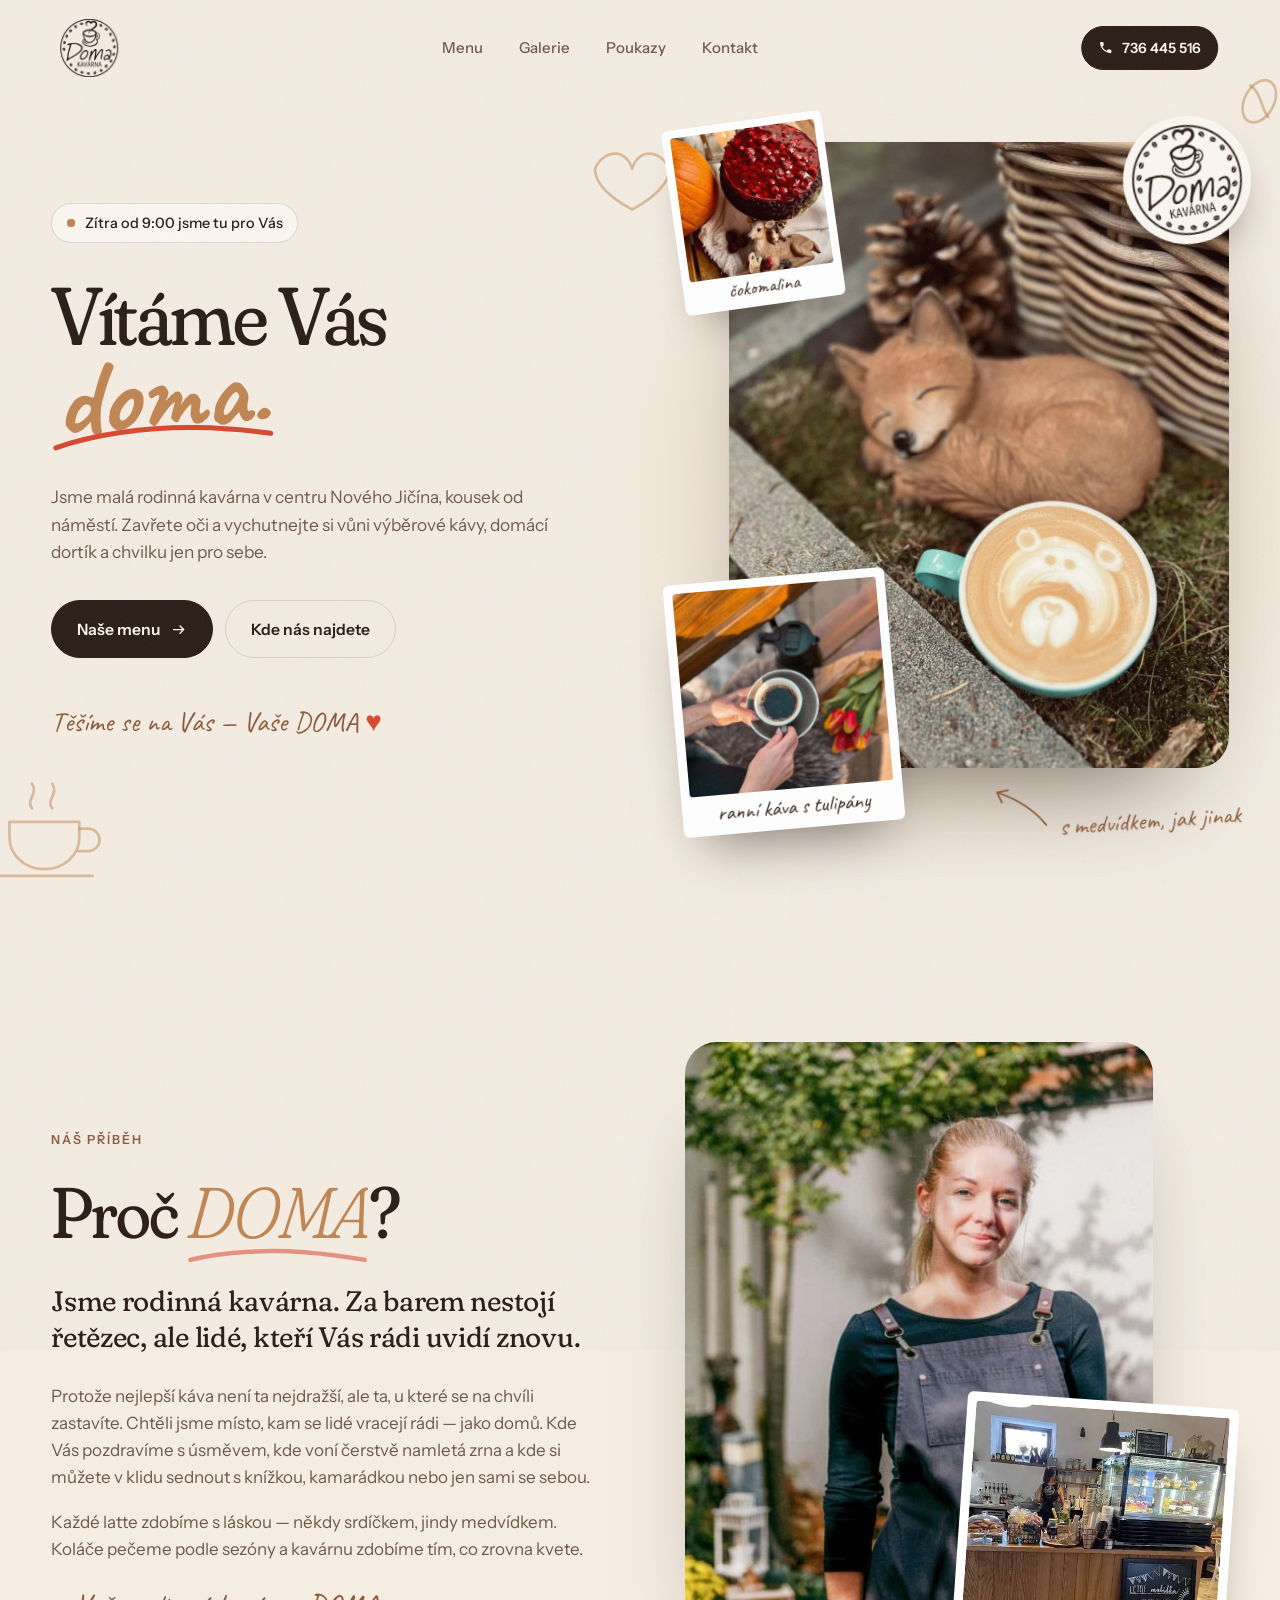
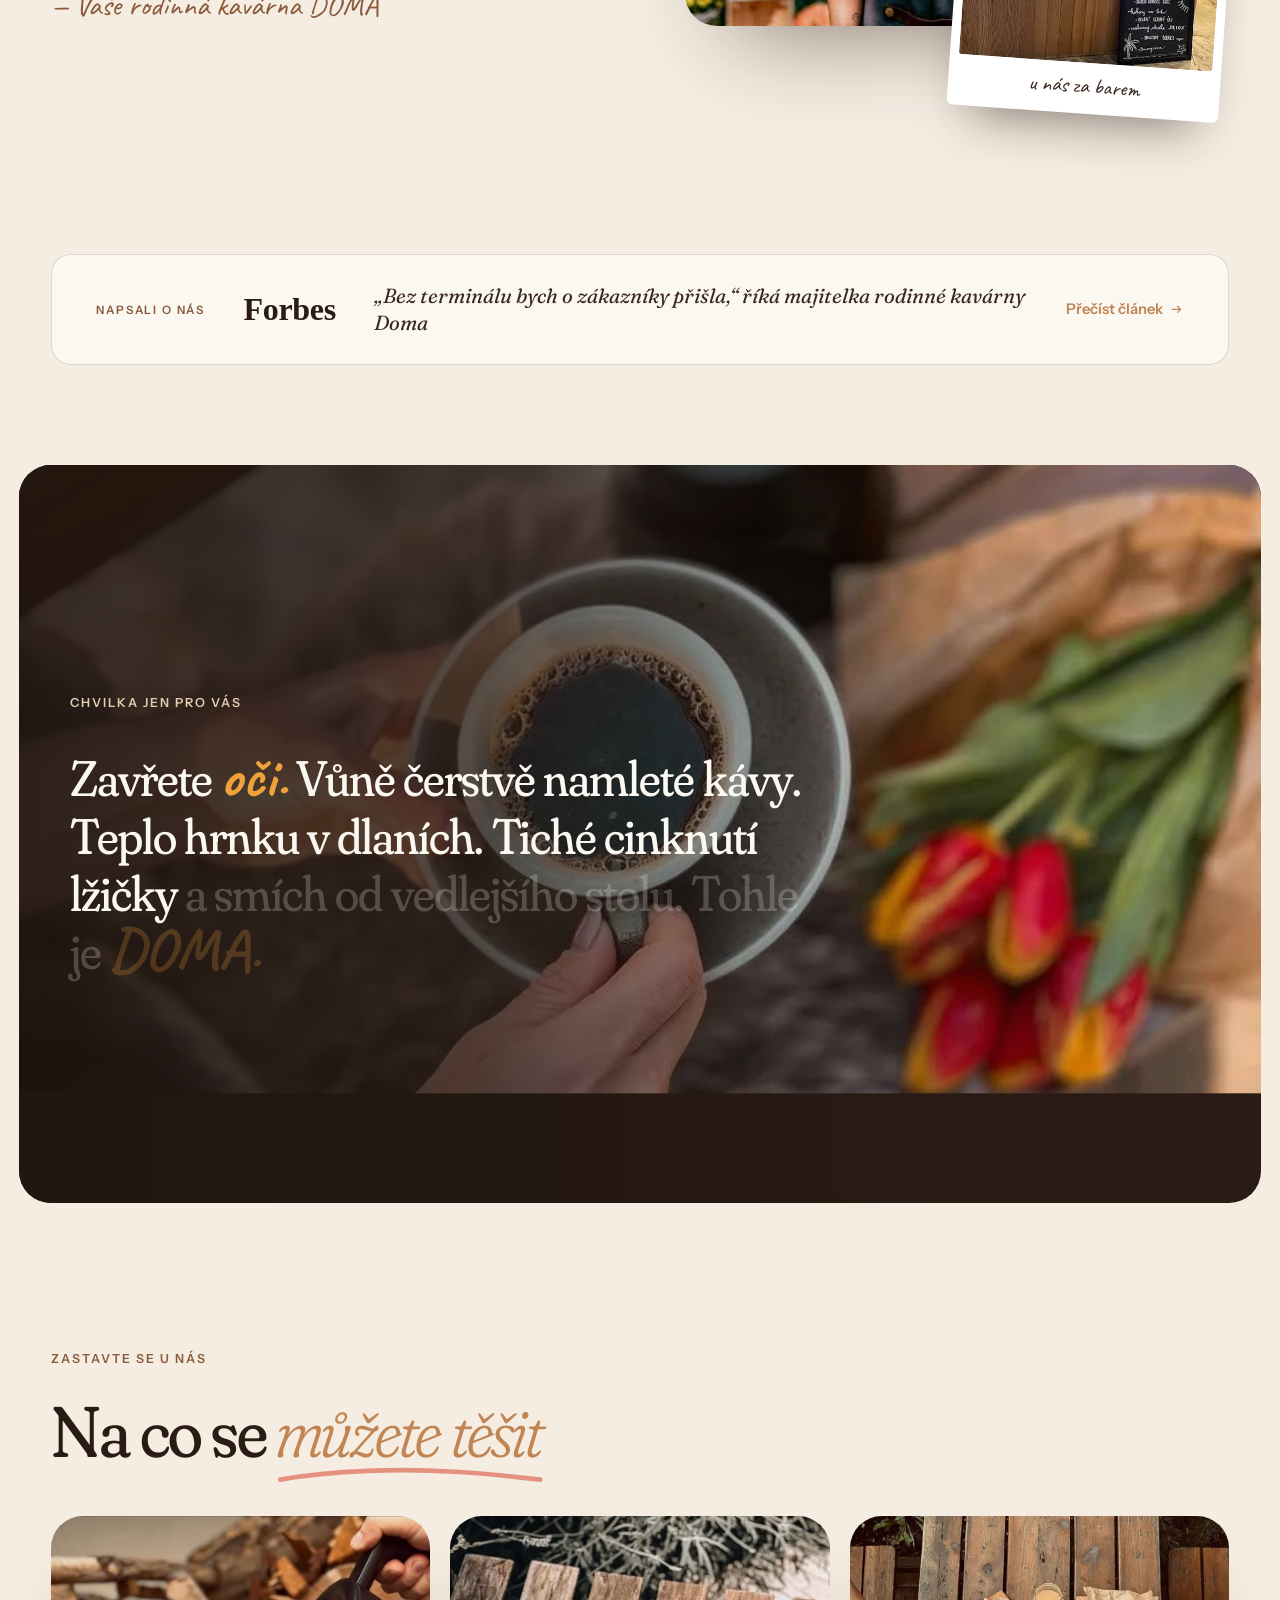
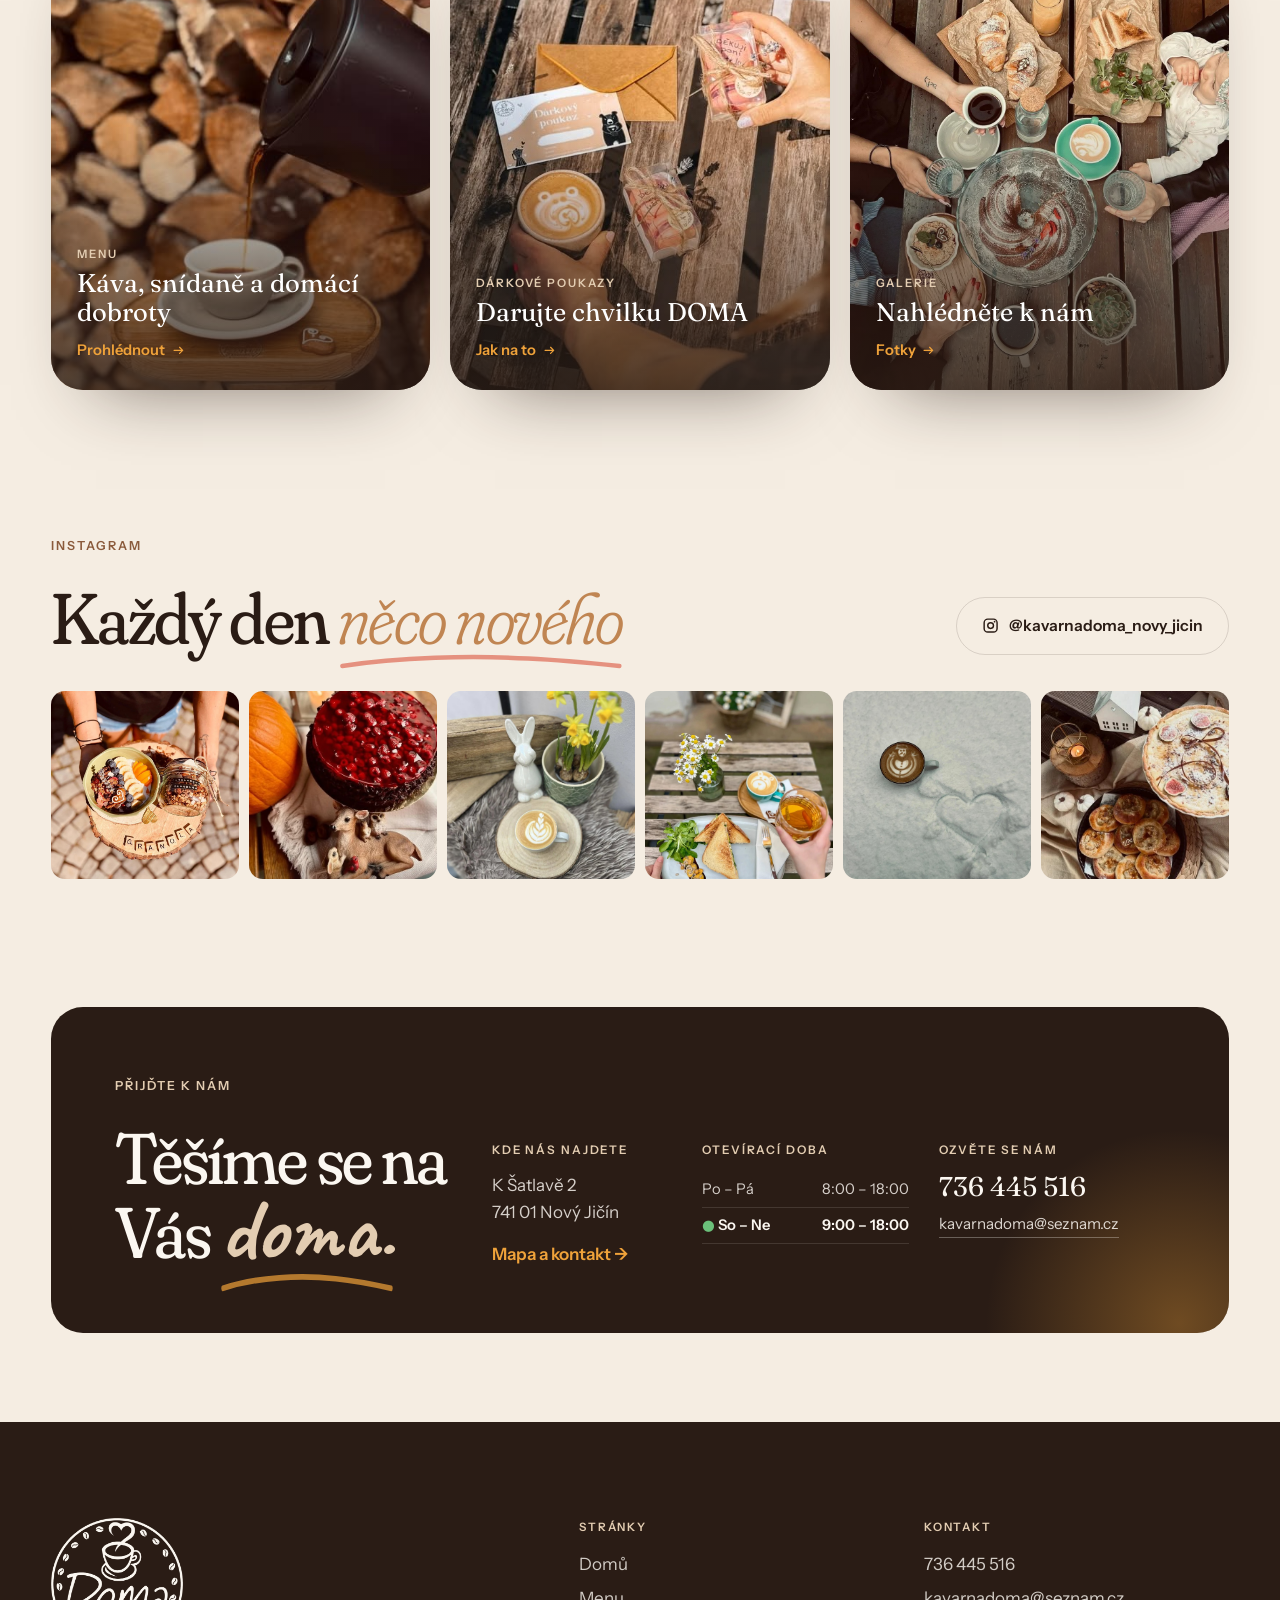
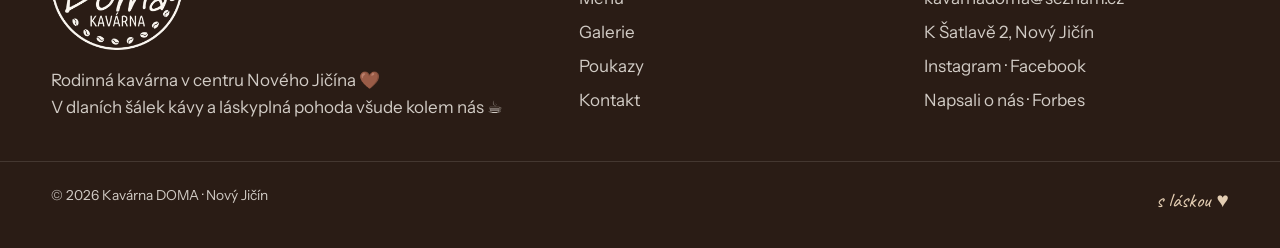
==== index.html @ aceb42da "Revize: výraznější sekce Zavřete oči, ručně psané doma v kontaktu, náhled odkazu a strukturovaná dat" ====
<!doctype html>
<html lang="cs">
<head>
  <meta charset="utf-8">
  <meta name="viewport" content="width=device-width, initial-scale=1">
  <title>Kavárna DOMA · Nový Jičín</title>
  <meta name="description" content="Kavárna DOMA – výběrová káva v centru Nového Jičína. Zavřete oči a vychutnejte si vůni výběrové kávy.">
  <meta name="theme-color" content="#F5EDE2">
  <meta property="og:type" content="website">
  <meta property="og:locale" content="cs_CZ">
  <meta property="og:site_name" content="Kavárna DOMA">
  <meta property="og:title" content="Kavárna DOMA · Nový Jičín">
  <meta property="og:description" content="Kavárna DOMA – výběrová káva v centru Nového Jičína. Zavřete oči a vychutnejte si vůni výběrové kávy.">
  <meta property="og:image" content="https://michalek333s.github.io/Kavarna-DOMA/assets/img/og.jpg">
  <meta property="og:image:width" content="1200">
  <meta property="og:image:height" content="630">
  <meta name="twitter:card" content="summary_large_image">
  <link rel="icon" type="image/png" href="assets/img/logo-fav.png">
  <link rel="apple-touch-icon" href="assets/img/logo-fav.png">
  <link rel="preconnect" href="https://fonts.googleapis.com">
  <link rel="preconnect" href="https://fonts.gstatic.com" crossorigin>
  <link href="https://fonts.googleapis.com/css2?family=Fraunces:ital,opsz,wght,SOFT@0,9..144,300..700,100;1,9..144,300..700,100&family=Instrument+Sans:wght@400;500;600&family=Caveat:wght@500;700&display=swap" rel="stylesheet">
  <link rel="stylesheet" href="assets/styles.css">
</head>
<body>
<div class="grain" aria-hidden="true"></div>

<header class="nav" id="nav">
  <a href="index.html" class="brand" aria-label="Kavárna DOMA – domů">
    <img class="brand__logo" src="assets/img/logo.png" alt="Kavárna Doma" width="480" height="480">
  </a>
  <nav class="nav__links" aria-label="Hlavní menu">
    <a href="menu.html">Menu</a>
    <a href="galerie.html">Galerie</a>
    <a href="poukazy.html">Poukazy</a>
    <a href="kontakt.html">Kontakt</a>
  </nav>
  <a class="btn btn--small btn--dark nav__cta" href="tel:+420736445516"><svg viewBox="0 0 24 24" aria-hidden="true"><path d="M6.6 10.8a15.1 15.1 0 0 0 6.6 6.6l2.2-2.2a1 1 0 0 1 1-.25 11.4 11.4 0 0 0 3.6.57 1 1 0 0 1 1 1V20a1 1 0 0 1-1 1A17 17 0 0 1 3 4a1 1 0 0 1 1-1h3.5a1 1 0 0 1 1 1c0 1.25.2 2.45.57 3.57a1 1 0 0 1-.25 1z" fill="currentColor"/></svg> 736 445 516</a>
  <button class="nav__burger" aria-label="Otevřít menu" aria-expanded="false"><span></span><span></span></button>
</header>

<div class="drawer" id="drawer" aria-hidden="true">
  <a href="index.html" aria-current="page">Domů</a>
  <a href="menu.html">Menu</a>
  <a href="galerie.html">Galerie</a>
  <a href="poukazy.html">Poukazy</a>
  <a href="kontakt.html">Kontakt</a>
  <a class="btn btn--dark" href="tel:+420736445516">Zavolat · 736 445 516</a>
  <div class="drawer__info">
    <p><b>K Šatlavě 2</b>, Nový Jičín</p>
    <p>Po – Pá 8–18 · So – Ne 9–18</p>
    <p><a href="mailto:kavarnadoma@seznam.cz">kavarnadoma@seznam.cz</a> · <a href="https://www.instagram.com/kavarnadoma_novy_jicin/" target="_blank" rel="noopener">Instagram</a></p>
  </div>
</div>

<main>

<section class="hero">
  <svg class="hero__doodles" viewBox="0 0 1200 800" aria-hidden="true" preserveAspectRatio="xMidYMid slice">
    <g class="doodle" style="--d:1.4s"><path d="M560 150c8-18 28-18 33 0 5-18 25-18 33 0 0 20-33 36-33 36s-33-16-33-36z"/></g>
    <g class="doodle" style="--d:1.6s"><ellipse cx="1150" cy="90" rx="13" ry="20" transform="rotate(28 1150 90)"/><path d="M1142 76c10 6 10 22 16 28"/></g>
    <g class="doodle" style="--d:1.8s"><path d="M40 730h62v14a31 28 0 0 1-62 0z"/><path d="M102 736h8a10 10 0 0 1 0 20h-9"/><path d="M28 778h86"/><path d="M60 718c-6-8 6-12 0-22m18 22c-6-8 6-12 0-22"/></g>
  </svg>

  <div class="hero__text">
    <p class="open-badge hero-in" style="--d:.05s"><span class="pulse"></span><span data-open-state>Dnes pro Vás otevřeno</span></p>
    <h1 class="hero__title hero-in" style="--d:.12s">Vítáme Vás <span class="hero__doma">doma.<svg viewBox="0 0 300 40" preserveAspectRatio="none" aria-hidden="true"><path d="M6 26c50-14 120-20 186-16 34 2 66 6 100 12"/></svg></span></h1>
    <p class="hero__lead hero-in" style="--d:.2s">Jsme malá rodinná kavárna v&nbsp;centru Nového Jičína, kousek od náměstí. Zavřete oči a&nbsp;vychutnejte si vůni výběrové kávy, domácí dortík a&nbsp;chvilku jen pro sebe.</p>
    <div class="hero__actions hero-in" style="--d:.28s">
      <a href="menu.html" class="btn btn--dark">Naše menu <svg viewBox="0 0 24 24" aria-hidden="true"><path d="M5 12h14m-5-5 5 5-5 5" fill="none" stroke="currentColor" stroke-width="2" stroke-linecap="round" stroke-linejoin="round"/></svg></a>
      <a href="kontakt.html" class="btn btn--ghost">Kde nás najdete</a>
    </div>
    <p class="hero__sign hero-in" style="--d:.36s">Těšíme se na Vás&nbsp;— Vaše DOMA&nbsp;<span class="beat">♥</span></p>
  </div>

  <div class="hero__photos" id="heroPhotos">
    <figure class="hero__back hero-photo" style="--d:.5s" data-depth="18">
      <img src="assets/img/dort-cokomalina.jpg" alt="Čokomalina – čokoládový dort s malinami" width="504" height="553">
      <figcaption>čokomalina</figcaption>
    </figure>
    <figure class="hero__main hero-photo" data-depth="8">
      <img src="assets/img/liska.jpg" alt="Latte s medvídkem v pěně vedle spící lištičky u proutěného koše" width="1050" height="1400" fetchpriority="high">
      <span class="hearts" id="hearts" aria-hidden="true"></span>
    </figure>
    <figure class="hero__pol hero-photo" style="--d:.35s" data-depth="-14">
      <img src="assets/img/kava-tulipany.jpg" alt="Černá káva v dlaních a kytice tulipánů" width="909" height="960">
      <figcaption>ranní káva s&nbsp;tulipány</figcaption>
    </figure>
    <span class="hero__stamp hero-photo" style="--d:.55s" data-depth="22" aria-hidden="true"><img src="assets/img/logo.png" alt="" width="480" height="480"></span>
    <p class="hero__note hero-in" style="--d:1.1s" aria-hidden="true">
      <svg viewBox="0 0 90 70"><path class="draw" d="M80 64C66 44 46 26 12 12m0 0 16-2M12 12l6 15"/></svg>
      <span>s&nbsp;medvídkem, jak jinak</span>
    </p>
  </div>
</section>

<section class="story" id="pribeh">
  <div class="story__text">
    <p class="eyebrow reveal">Náš příběh</p>
    <h2 class="h2 reveal">Proč <em>DOMA</em>?</h2>
    <p class="big reveal">Jsme rodinná kavárna. Za barem nestojí řetězec, ale lidé, kteří Vás rádi uvidí znovu.</p>
    <p class="reveal">Protože nejlepší káva není ta nejdražší, ale ta, u&nbsp;které se na chvíli zastavíte. Chtěli jsme místo, kam se lidé vracejí rádi&nbsp;— jako domů. Kde Vás pozdravíme s&nbsp;úsměvem, kde voní čerstvě namletá zrna a&nbsp;kde si můžete v&nbsp;klidu sednout s&nbsp;knížkou, kamarádkou nebo jen sami se sebou.</p>
    <p class="reveal">Každé latte zdobíme s&nbsp;láskou&nbsp;— někdy srdíčkem, jindy medvídkem. Koláče pečeme podle sezóny a&nbsp;kavárnu zdobíme tím, co zrovna kvete.</p>
    <p class="sign reveal">— Vaše rodinná kavárna DOMA</p>
  </div>
  <div class="collage reveal" style="--d:.1s">
    <figure class="collage__main collage__main--owner"><img src="assets/img/majitelka.jpg" alt="Majitelka Kavárny DOMA v zástěře s šálkem kávy" loading="lazy"></figure>
    <figure class="collage__side"><img src="assets/img/interier.jpg" alt="Bar Kavárny DOMA s vitrínou dortů a tabulí s letní nabídkou" loading="lazy"><figcaption>u nás za barem</figcaption></figure>
  </div>
</section>

<section class="press reveal" aria-label="Napsali o nás">
  <a class="press__card" href="https://forbes.cz/bez-terminalu-bych-o-zakazniky-prisla-rika-majitelka-rodinne-kavarny-doma/" target="_blank" rel="noopener">
    <span class="press__label">Napsali o nás</span>
    <span class="press__logo">Forbes</span>
    <span class="press__quote">„Bez terminálu bych o&nbsp;zákazníky přišla,“ říká majitelka rodinné kavárny Doma</span>
    <span class="press__go">Přečíst článek <svg viewBox="0 0 24 24" aria-hidden="true"><path d="M5 12h14m-5-5 5 5-5 5" fill="none" stroke="currentColor" stroke-width="2" stroke-linecap="round" stroke-linejoin="round"/></svg></span>
  </a>
</section>

<section class="senses" aria-label="Zavřete oči">
  <div class="senses__bg" data-parallax="-0.08" style="background-image:url(assets/img/kava-tulipany.jpg)"></div>
  <div class="senses__inner">
    <p class="eyebrow eyebrow--light reveal">Chvilka jen pro Vás</p>
    <p class="senses__text" id="sensesText">Zavřete oči. Vůně čerstvě namleté kávy. Teplo hrnku v dlaních. Tiché cinknutí lžičky a smích od vedlejšího stolu. Tohle je DOMA.</p>
  </div>
</section>

<section class="explore">
  <div class="explore__head">
    <p class="eyebrow reveal">Zastavte se u nás</p>
    <h2 class="h2 reveal">Na co se <em>můžete těšit</em></h2>
  </div>
  <div class="explore__grid">
    <a class="ecard reveal" href="menu.html">
      <img src="assets/img/prelevani.jpg" alt="" loading="lazy">
      <span class="ecard__body"><span class="ecard__kicker">Menu</span><span class="ecard__title">Káva, snídaně a&nbsp;domácí dobroty</span><span class="ecard__go">Prohlédnout <svg viewBox="0 0 24 24" aria-hidden="true"><path d="M5 12h14m-5-5 5 5-5 5" fill="none" stroke="currentColor" stroke-width="2" stroke-linecap="round" stroke-linejoin="round"/></svg></span></span>
    </a>
    <a class="ecard reveal" style="--d:.1s" href="poukazy.html">
      <img src="assets/img/poukaz.jpg" alt="" loading="lazy">
      <span class="ecard__body"><span class="ecard__kicker">Dárkové poukazy</span><span class="ecard__title">Darujte chvilku DOMA</span><span class="ecard__go">Jak na to <svg viewBox="0 0 24 24" aria-hidden="true"><path d="M5 12h14m-5-5 5 5-5 5" fill="none" stroke="currentColor" stroke-width="2" stroke-linecap="round" stroke-linejoin="round"/></svg></span></span>
    </a>
    <a class="ecard reveal" style="--d:.2s" href="galerie.html">
      <img src="assets/img/stul-rodina.jpg" alt="" loading="lazy">
      <span class="ecard__body"><span class="ecard__kicker">Galerie</span><span class="ecard__title">Nahlédněte k&nbsp;nám</span><span class="ecard__go">Fotky <svg viewBox="0 0 24 24" aria-hidden="true"><path d="M5 12h14m-5-5 5 5-5 5" fill="none" stroke="currentColor" stroke-width="2" stroke-linecap="round" stroke-linejoin="round"/></svg></span></span>
    </a>
  </div>
</section>

<section class="ig">
  <div class="ig__head">
    <div>
      <p class="eyebrow reveal">Instagram</p>
      <h2 class="h2 reveal">Každý den <em>něco nového</em></h2>
    </div>
    <a class="btn btn--ghost reveal" href="https://www.instagram.com/kavarnadoma_novy_jicin/" target="_blank" rel="noopener"><svg viewBox="0 0 24 24" aria-hidden="true"><rect x="3" y="3" width="18" height="18" rx="5" fill="none" stroke="currentColor" stroke-width="2"/><circle cx="12" cy="12" r="4" fill="none" stroke="currentColor" stroke-width="2"/><circle cx="17.5" cy="6.5" r="1.2" fill="currentColor"/></svg> @kavarnadoma_novy_jicin</a>
  </div>
  <div class="ig__grid">
    <a class="ig__tile reveal" style="--d:0.00s" href="https://www.instagram.com/kavarnadoma_novy_jicin/" target="_blank" rel="noopener" tabindex="-1" aria-hidden="true"><img src="assets/img/granola.jpg" alt="" loading="lazy"></a>
    <a class="ig__tile reveal" style="--d:0.06s" href="https://www.instagram.com/kavarnadoma_novy_jicin/" target="_blank" rel="noopener" tabindex="-1" aria-hidden="true"><img src="assets/img/dort-cokomalina.jpg" alt="" loading="lazy"></a>
    <a class="ig__tile reveal" style="--d:0.12s" href="https://www.instagram.com/kavarnadoma_novy_jicin/" target="_blank" rel="noopener" tabindex="-1" aria-hidden="true"><img src="assets/img/zajic.jpg" alt="" loading="lazy"></a>
    <a class="ig__tile reveal" style="--d:0.18s" href="https://www.instagram.com/kavarnadoma_novy_jicin/" target="_blank" rel="noopener" tabindex="-1" aria-hidden="true"><img src="assets/img/toast.jpg" alt="" loading="lazy"></a>
    <a class="ig__tile reveal" style="--d:0.24s" href="https://www.instagram.com/kavarnadoma_novy_jicin/" target="_blank" rel="noopener" tabindex="-1" aria-hidden="true"><img src="assets/img/snehulak.jpg" alt="" loading="lazy"></a>
    <a class="ig__tile reveal" style="--d:0.30s" href="https://www.instagram.com/kavarnadoma_novy_jicin/" target="_blank" rel="noopener" tabindex="-1" aria-hidden="true"><img src="assets/img/kolace.jpg" alt="" loading="lazy"></a>
  </div>
</section>

<section class="band">
  <div class="visit__card band__card reveal">
    <div class="band__intro">
      <p class="eyebrow eyebrow--light">Přijďte k nám</p>
      <h2 class="h2 h2--light">Těšíme se na Vás <em>doma.</em></h2>
    </div>
    <div class="visit__grid">
      <div>
        <h4>Kde nás najdete</h4>
        <p>K Šatlavě 2<br>741 01 Nový Jičín</p>
        <a class="link" href="kontakt.html">Mapa a kontakt →</a>
      </div>
      <div>
        <h4>Otevírací doba</h4>
        <ul class="hours" id="hours">
          <li data-day="wk"><span>Po – Pá</span><span>8:00 – 18:00</span></li>
          <li data-day="we"><span>So – Ne</span><span>9:00 – 18:00</span></li>
        </ul>
      </div>
      <div>
        <h4>Ozvěte se nám</h4>
        <a class="phone" href="tel:+420736445516">736 445 516</a>
        <a class="mail" href="mailto:kavarnadoma@seznam.cz">kavarnadoma@seznam.cz</a>
      </div>
    </div>
  </div>
</section>

</main>

<footer class="footer">
  <div class="footer__grid">
    <div class="footer__brand">
      <img class="footer__logo" src="assets/img/logo-light.png" alt="Kavárna Doma" width="480" height="480" loading="lazy">
      <p class="footer__bio">Rodinná kavárna v centru Nového Jičína&nbsp;🤎<br>V dlaních šálek kávy a láskyplná pohoda všude kolem nás&nbsp;☕</p>
    </div>
    <div>
      <h4>Stránky</h4>
      <ul>
        <li><a href="index.html">Domů</a></li>
        <li><a href="menu.html">Menu</a></li>
        <li><a href="galerie.html">Galerie</a></li>
        <li><a href="poukazy.html">Poukazy</a></li>
        <li><a href="kontakt.html">Kontakt</a></li>
      </ul>
    </div>
    <div>
      <h4>Kontakt</h4>
      <ul>
        <li><a href="tel:+420736445516">736 445 516</a></li>
        <li><a href="mailto:kavarnadoma@seznam.cz">kavarnadoma@seznam.cz</a></li>
        <li>K Šatlavě 2, Nový Jičín</li>
        <li><a href="https://www.instagram.com/kavarnadoma_novy_jicin/" target="_blank" rel="noopener">Instagram</a> · <a href="https://www.facebook.com/kavarnadoma/" target="_blank" rel="noopener">Facebook</a></li>
        <li><a href="https://forbes.cz/bez-terminalu-bych-o-zakazniky-prisla-rika-majitelka-rodinne-kavarny-doma/" target="_blank" rel="noopener">Napsali o nás · Forbes</a></li>
      </ul>
    </div>
  </div>
  <div class="footer__row">
    <span>© <span id="year">2026</span> Kavárna DOMA · Nový Jičín</span>
    <span class="footer__hand">s láskou ♥</span>
  </div>
</footer>

<script type="application/ld+json">
{"@context":"https://schema.org","@type":"CafeOrCoffeeShop","name":"Kavárna DOMA","image":"https://michalek333s.github.io/Kavarna-DOMA/assets/img/og.jpg","telephone":"+420736445516","email":"kavarnadoma@seznam.cz","servesCuisine":["Káva","Dorty","Snídaně"],"address":{"@type":"PostalAddress","streetAddress":"K Šatlavě 2","postalCode":"741 01","addressLocality":"Nový Jičín","addressCountry":"CZ"},"openingHoursSpecification":[{"@type":"OpeningHoursSpecification","dayOfWeek":["Monday","Tuesday","Wednesday","Thursday","Friday"],"opens":"08:00","closes":"18:00"},{"@type":"OpeningHoursSpecification","dayOfWeek":["Saturday","Sunday"],"opens":"09:00","closes":"18:00"}],"sameAs":["https://www.facebook.com/kavarnadoma/","https://www.instagram.com/kavarnadoma_novy_jicin/"]}
</script>
<script src="assets/main.js" defer></script>
</body>
</html>
---- assets/styles.css ----
/* ==========================================================
   Kavárna DOMA — design návrh
   Paleta vychází z FB brandu: dřevo, latte, krémová, tulipány
   ========================================================== */
:root{
  --paper:#F5EDE2;
  --paper-2:#EDE1D1;
  --cream:#FBF7F1;
  --latte:#E3CDB2;
  --caramel:#C08552;
  --wood:#8A5A3B;
  --espresso:#2A1C15;
  --espresso-2:#3A281F;
  --ink:#2A1C15;
  --muted:#6E5A4C;
  --tulip:#D9472F;
  --tulip-2:#EFA23A;
  --sage:#7E9470;
  --line:rgba(42,28,21,.14);

  --serif:"Fraunces", Georgia, serif;
  --sans:"Instrument Sans", system-ui, -apple-system, Segoe UI, sans-serif;
  --hand:"Caveat", cursive;

  --r-lg:32px;
  --r-md:20px;
  --ease:cubic-bezier(.22,1,.36,1);
  --gutter:clamp(16px,4vw,56px);
  --max:1280px;
}

*,*::before,*::after{box-sizing:border-box}
html{scroll-behavior:smooth;-webkit-text-size-adjust:100%;overflow-x:clip}
body{
  margin:0;background:var(--paper);color:var(--ink);
  font-family:var(--sans);font-size:17px;line-height:1.6;
  -webkit-font-smoothing:antialiased;overflow-x:hidden;
}
img{max-width:100%;display:block}
a{color:inherit;text-decoration:none}
h1,h2,h3,h4{margin:0;font-weight:400}
p{margin:0}
ul{margin:0;padding:0;list-style:none}
em{font-style:italic}
::selection{background:var(--caramel);color:var(--cream)}

/* grain overlay – adds analog warmth */
.grain{
  position:fixed;inset:-50%;z-index:100;pointer-events:none;opacity:.07;
  background-image:url("data:image/svg+xml,%3Csvg xmlns='http://www.w3.org/2000/svg' width='200' height='200'%3E%3Cfilter id='n'%3E%3CfeTurbulence type='fractalNoise' baseFrequency='.85' numOctaves='3' stitchTiles='stitch'/%3E%3C/filter%3E%3Crect width='100%25' height='100%25' filter='url(%23n)'/%3E%3C/svg%3E");
  animation:grain 1.2s steps(6) infinite;
}
@keyframes grain{
  0%{transform:translate(0,0)}20%{transform:translate(-3%,2%)}40%{transform:translate(2%,-3%)}
  60%{transform:translate(-2%,-1%)}80%{transform:translate(3%,3%)}100%{transform:translate(0,0)}
}

/* ---------- type ---------- */
.eyebrow{
  display:inline-flex;align-items:center;gap:.6em;
  font-size:.78rem;font-weight:600;letter-spacing:.16em;text-transform:uppercase;color:var(--wood);
}
.eyebrow--light{color:var(--latte)}
.eyebrow .dot{width:8px;height:8px;border-radius:50%;background:var(--tulip)}
.h2{
  font-family:var(--serif);font-variation-settings:"SOFT" 100,"opsz" 144;
  font-size:clamp(2.4rem,5.6vw,4.6rem);line-height:1;letter-spacing:-.025em;margin-top:.35em;
}
.h2 em,.hero__title em,.footer__big em{color:var(--caramel);font-weight:300}
.h2--light{color:var(--cream)}
.h2--light em{color:var(--latte)}

/* ---------- buttons ---------- */
.btn{
  --bg:var(--espresso);--fg:var(--cream);
  position:relative;display:inline-flex;align-items:center;gap:.6em;
  padding:1em 1.6em;border-radius:999px;font-weight:600;font-size:.98rem;
  background:var(--bg);color:var(--fg);border:1.5px solid var(--bg);
  transition:transform .5s var(--ease),background .3s,color .3s,box-shadow .5s var(--ease);
  overflow:hidden;isolation:isolate;
}
.btn svg{width:1.1em;height:1.1em;transition:transform .5s var(--ease)}
.btn::before{
  content:"";position:absolute;inset:0;z-index:-1;border-radius:inherit;
  background:var(--caramel);transform:translateY(101%);transition:transform .55s var(--ease);
}
.btn:hover{box-shadow:0 14px 30px -12px rgba(42,28,21,.45)}
.btn:hover::before{transform:translateY(0)}
.btn:hover svg{transform:translateX(3px)}
.btn--ghost{--bg:transparent;--fg:var(--ink);border-color:var(--line)}
.btn--ghost::before{background:var(--espresso)}
.btn--ghost:hover{color:var(--cream)}
.btn--small{padding:.7em 1.15em;font-size:.88rem}

/* ---------- nav ---------- */
.nav{
  position:fixed;top:12px;left:50%;transform:translateX(-50%);z-index:50;
  width:min(calc(100% - 2*var(--gutter)),var(--max));
  display:flex;align-items:center;justify-content:space-between;gap:24px;
  padding:6px 10px 6px 8px;border-radius:999px;
  background:rgba(251,247,241,.0);border:1px solid transparent;
  transition:background .4s,border-color .4s,box-shadow .4s,top .4s var(--ease);
}
.nav.is-scrolled{
  background:rgba(251,247,241,.78);backdrop-filter:blur(16px) saturate(1.4);-webkit-backdrop-filter:blur(16px) saturate(1.4);
  border-color:rgba(42,28,21,.08);box-shadow:0 10px 40px -20px rgba(42,28,21,.35);
}
.brand{display:flex;align-items:center;gap:10px}
.brand__logo{width:58px;height:58px;transition:transform .8s var(--ease)}
.brand:hover .brand__logo{transform:rotate(-8deg)}
.brand__mark{
  width:40px;height:40px;border-radius:50%;display:grid;place-items:center;
  background:var(--espresso);color:var(--latte);transition:transform .6s var(--ease);
}
.brand:hover .brand__mark{transform:rotate(-12deg) scale(1.05)}
.brand__mark svg{width:24px;height:24px}
.brand__name{display:flex;flex-direction:column;line-height:1}
.brand__script{font-family:var(--hand);font-weight:700;font-size:1.85rem;line-height:.8;color:var(--espresso)}
.brand__sub{font-size:.58rem;font-weight:600;letter-spacing:.32em;text-transform:uppercase;color:var(--wood);margin-top:3px;padding-left:2px}
.nav__links{display:flex;gap:6px}
.nav__links a{
  position:relative;padding:.5em 1em;border-radius:999px;font-size:.94rem;font-weight:500;color:var(--muted);
  transition:color .3s,background .3s;
}
.nav__links a:hover{color:var(--ink);background:rgba(42,28,21,.06)}
.nav__links a[aria-current="page"]{color:var(--ink);background:rgba(42,28,21,.08)}
.drawer a[aria-current="page"]{color:var(--caramel)}
.nav__cta svg{width:15px;height:15px}
.nav__burger{display:none}

.drawer{display:none}

/* ---------- hero ---------- */
.hero{
  position:relative;max-width:var(--max);margin:0 auto;min-height:min(100svh,960px);
  display:grid;grid-template-columns:1fr 1.02fr;align-items:center;gap:clamp(36px,6vw,96px);
  padding:120px var(--gutter) 72px;
}
.hero::before{ /* warm latte glow behind the collage */
  content:"";position:absolute;z-index:-1;right:-6%;top:12%;width:min(62vw,820px);aspect-ratio:1;border-radius:50%;
  background:radial-gradient(circle at 50% 50%,rgba(227,205,178,.75),rgba(227,205,178,0) 66%);pointer-events:none;
}
.hero__doodles{position:absolute;inset:0;width:100%;height:100%;z-index:-1;pointer-events:none;overflow:visible}
.doodle path,.doodle ellipse{fill:none;stroke:var(--caramel);stroke-width:2.4;stroke-linecap:round;stroke-linejoin:round;opacity:.5;
  stroke-dasharray:400;stroke-dashoffset:400;transition:stroke-dashoffset 2.2s var(--ease) var(--d,1.4s)}
.is-loaded .doodle path,.is-loaded .doodle ellipse{stroke-dashoffset:0}

.h1,.hero__title{
  font-family:var(--serif);font-variation-settings:"SOFT" 100,"opsz" 144;font-weight:400;
  font-size:clamp(2.9rem,6.4vw,5.6rem);line-height:.98;letter-spacing:-.03em;margin:.4em 0 .45em;
}
.h1 em{color:var(--caramel);font-weight:300}
.hero__doma{position:relative;display:inline-block;font-family:var(--hand);font-weight:700;font-size:1.32em;line-height:.8;letter-spacing:0;color:var(--caramel);padding:0 .06em;transform:rotate(-3deg);transform-origin:left bottom}
.hero__doma svg{position:absolute;left:0;right:0;bottom:-.16em;width:100%;height:.3em;overflow:visible}
.hero__doma path{fill:none;stroke:var(--tulip);stroke-width:5;stroke-linecap:round;stroke-dasharray:320;stroke-dashoffset:320;transition:stroke-dashoffset 1.1s var(--ease) .95s;vector-effect:non-scaling-stroke}
.is-loaded .hero__doma path{stroke-dashoffset:0}
.hero__lead{font-size:clamp(1.05rem,1.35vw,1.2rem);color:var(--muted);max-width:29em}
.hero__actions{display:flex;flex-wrap:wrap;gap:12px;margin-top:2em}
.hero__sign{font-family:var(--hand);font-size:1.75rem;color:var(--wood);margin-top:1.5em}
.beat{display:inline-block;color:var(--tulip);animation:beat 2.6s var(--ease) infinite 2s}
@keyframes beat{0%,55%,100%{transform:scale(1)}15%{transform:scale(1.25)}30%{transform:scale(.95)}}
.open-badge{display:inline-flex;align-items:center;gap:10px;padding:.5em 1em;border-radius:999px;background:var(--cream);border:1px solid var(--line);font-size:.9rem}
.open-badge span:last-child{color:var(--ink);font-weight:500}
.pulse{position:relative;width:8px;height:8px;border-radius:50%;background:#4E9A5B}
.pulse::after{content:"";position:absolute;inset:0;border-radius:50%;background:inherit;animation:pulse 2.4s infinite}
.open-badge.is-closed .pulse{background:var(--caramel)}
@keyframes pulse{to{transform:scale(2.8);opacity:0}}
@keyframes spin{to{transform:rotate(360deg)}}
@keyframes sway{0%,100%{rotate:-4deg}50%{rotate:4deg}}

/* collage */
.hero__photos{position:relative;padding:4% 0 11% 10%;--px:0;--py:0}
.hero__photos [data-depth]{translate:calc(var(--px) * var(--dp) * 1px) calc(var(--py) * var(--dp) * 1px);transition:translate 1.2s var(--ease),opacity 1.3s var(--ease) var(--d,.1s),transform 1.6s var(--ease) var(--d,.1s)}
.hero__main{position:relative;z-index:2;margin:0;aspect-ratio:4/5;border-radius:var(--r-lg);overflow:hidden;box-shadow:0 60px 100px -60px rgba(42,28,21,.7)}
.hero__main img{width:100%;height:100%;object-fit:cover;object-position:center 62%;transition:transform 8s ease-out}
.is-loaded .hero__main img{transform:scale(1.04)}
.hero__back{position:absolute;z-index:3;left:0;top:0;width:29%;margin:0;padding:8px 8px 0;background:#fff;border-radius:6px;box-shadow:0 24px 40px -22px rgba(42,28,21,.5)}
.hero__back img{aspect-ratio:1;width:100%;height:auto;object-fit:cover;object-position:72% 28%;border-radius:3px}
.hero__back figcaption{font-family:var(--hand);font-size:1.2rem;text-align:center;padding:4px 0 8px;color:var(--espresso-2);line-height:1.1}
.hero__pol{
  position:absolute;z-index:3;left:0;bottom:0;width:40%;margin:0;padding:9px 9px 0;background:#fff;border-radius:6px;
  box-shadow:0 30px 50px -24px rgba(42,28,21,.55);
}
.hero__pol img{aspect-ratio:1;width:100%;height:auto;object-fit:cover;border-radius:3px}
.hero__pol figcaption{font-family:var(--hand);font-size:1.35rem;text-align:center;padding:6px 0 10px;color:var(--espresso-2);line-height:1.1}
.hero__stamp{position:absolute;z-index:4;right:-22px;top:-4px;width:clamp(96px,10vw,132px);aspect-ratio:1;border-radius:50%;background:var(--cream);padding:9px;box-shadow:0 20px 40px -18px rgba(42,28,21,.5)}
.hero__stamp img{width:100%;height:100%}
.hero__note{position:absolute;z-index:4;right:-2%;bottom:-1%;display:flex;align-items:flex-end;gap:6px;font-family:var(--hand);font-size:1.55rem;line-height:1;color:var(--wood);transform:rotate(-4deg)}
.hero__note svg{width:62px;order:-1;margin-bottom:12px;overflow:visible}
.hero__note .draw{fill:none;stroke:currentColor;stroke-width:2.6;stroke-linecap:round;stroke-linejoin:round;stroke-dasharray:140;stroke-dashoffset:140;transition:stroke-dashoffset 1s var(--ease) 1.5s}
.is-loaded .hero__note .draw{stroke-dashoffset:0}

/* little hearts rising from the latte */
.hearts{position:absolute;left:66%;top:66%;width:0;height:0;pointer-events:none}
.heartlet{position:absolute;left:0;top:0;width:18px;height:16px;color:#fff;opacity:0;animation:rise 3.4s ease-out forwards;filter:drop-shadow(0 2px 6px rgba(42,28,21,.25))}
@keyframes rise{
  0%{opacity:0;transform:translate(0,0) scale(.5) rotate(0)}
  15%{opacity:.95}
  100%{opacity:0;transform:translate(var(--dx,10px),-150px) scale(1.15) rotate(var(--rot,10deg))}
}

/* intro states */
.hero-in{opacity:0;transform:translateY(18px);transition:opacity 1s var(--ease) var(--d,0s),transform 1s var(--ease) var(--d,0s)}
.hero__note.hero-in{transform:rotate(-4deg) translateY(10px)}
.hero-photo{opacity:0}
.hero__main.hero-photo{transform:scale(1.03)}
.hero__pol.hero-photo{transform:rotate(-12deg) translateY(30px)}
.hero__back.hero-photo{transform:rotate(-2deg) translate(20px,20px)}
.hero__stamp.hero-photo{transform:rotate(-60deg) scale(.6)}
.is-loaded .hero-in{opacity:1;transform:none}
.is-loaded .hero__note.hero-in{transform:rotate(-4deg)}
.is-loaded .hero-photo{opacity:1}
.is-loaded .hero__main.hero-photo{transform:none}
.is-loaded .hero__pol.hero-photo{transform:rotate(-5deg)}
.is-loaded .hero__back.hero-photo{transform:rotate(-8deg)}
.is-loaded .hero__stamp.hero-photo{transform:rotate(-10deg)}
.hero__pol:hover{transform:rotate(-2deg) translateY(-6px)!important}
.hero__back:hover{transform:rotate(-4deg) translateY(-6px)!important}

/* hand-drawn underline under accent words in section headings */
.h2 em,.h1 em{background:url("data:image/svg+xml,%3Csvg xmlns='http://www.w3.org/2000/svg' viewBox='0 0 200 12' preserveAspectRatio='none'%3E%3Cpath d='M3 8c40-6 90-7 130-5 22 1 44 3 64 5' fill='none' stroke='%23D9472F' stroke-width='3' stroke-linecap='round' opacity='.55'/%3E%3C/svg%3E") no-repeat 0 100%/0% .26em;transition:background-size 1.1s var(--ease) .45s;padding-bottom:.14em}
.h2.in em,.h1.in em,.reveal.in .h2 em,.reveal.in .h1 em{background-size:100% .26em}
.visit__card em{font-family:var(--hand);font-style:normal;font-weight:700;font-size:1.22em;line-height:.8;color:var(--latte);letter-spacing:0}
.h2--light em{background-image:url("data:image/svg+xml,%3Csvg xmlns='http://www.w3.org/2000/svg' viewBox='0 0 200 12' preserveAspectRatio='none'%3E%3Cpath d='M3 8c40-6 90-7 130-5 22 1 44 3 64 5' fill='none' stroke='%23EFA23A' stroke-width='3' stroke-linecap='round' opacity='.7'/%3E%3C/svg%3E")}

/* ---------- story ---------- */
section{position:relative}
.story,.menu,.services-wrap,.visit,.explore,.gallery,.steps,.band{max-width:var(--max);margin:0 auto;padding:clamp(80px,11vw,150px) var(--gutter)}
.page-first{padding-top:clamp(120px,14vw,170px)!important}
.story{display:grid;grid-template-columns:1fr 1fr;gap:clamp(40px,7vw,110px);align-items:center}
.story__text .big{
  font-family:var(--serif);font-variation-settings:"SOFT" 100;font-size:clamp(1.45rem,2.2vw,1.9rem);
  line-height:1.28;letter-spacing:-.01em;margin:1.2em 0 1em;
}
.story__text p:not(.big):not(.sign):not(.eyebrow){color:var(--muted);margin-bottom:1em;max-width:34em}
.sign{font-family:var(--hand);font-size:1.9rem;color:var(--wood)!important;margin-top:.6em}
.collage{position:relative;padding:0 14% 16% 0}
.collage figure{margin:0}
.collage__main{aspect-ratio:4/5;border-radius:var(--r-lg);overflow:hidden;box-shadow:0 50px 90px -50px rgba(42,28,21,.6)}
.collage__main img{width:100%;height:100%;object-fit:cover}
.collage__main--owner img{object-position:63% 30%}

/* press */
.press{max-width:var(--max);margin:0 auto;padding:0 var(--gutter) clamp(60px,8vw,100px)}
.press__card{display:grid;grid-template-columns:auto auto 1fr auto;align-items:center;gap:clamp(16px,3vw,40px);padding:28px clamp(22px,3.5vw,44px);border-radius:var(--r-md);background:var(--cream);border:1px solid var(--line);transition:transform .6s var(--ease),box-shadow .6s var(--ease)}
.press__card:hover{transform:translateY(-3px);box-shadow:0 30px 60px -36px rgba(42,28,21,.45)}
.press__label{font-size:.72rem;font-weight:600;letter-spacing:.16em;text-transform:uppercase;color:var(--wood)}
.press__logo{font-family:Georgia,"Times New Roman",serif;font-weight:700;font-size:2rem;letter-spacing:-.01em;color:var(--espresso)}
.press__quote{font-family:var(--serif);font-style:italic;font-size:clamp(1.1rem,1.6vw,1.35rem);line-height:1.3;color:var(--espresso-2)}
.press__go{display:inline-flex;align-items:center;gap:.4em;font-weight:600;font-size:.92rem;color:var(--caramel);white-space:nowrap}
.press__go svg{width:1em;height:1em;transition:transform .5s var(--ease)}
.press__card:hover .press__go svg{transform:translateX(4px)}
@media (max-width:860px){
  .press__card{grid-template-columns:1fr;gap:8px;padding:24px}
  .press__go{margin-top:6px}
}
.collage__side{position:absolute;right:0;bottom:0;width:50%;padding:9px 9px 0;background:#fff;border-radius:6px;transform:rotate(4deg);box-shadow:0 30px 50px -24px rgba(42,28,21,.55)}
.collage__side img{aspect-ratio:1;width:100%;object-fit:cover;border-radius:3px}
.collage__side figcaption{font-family:var(--hand);font-size:1.35rem;text-align:center;padding:6px 0 10px;color:var(--espresso-2)}

/* ---------- senses ---------- */
.senses{min-height:min(82vh,760px);display:flex;align-items:center;overflow:hidden;background:var(--espresso);color:var(--cream);margin:0 clamp(0px,1.5vw,20px);border-radius:clamp(0px,3vw,var(--r-lg))}
.senses__bg{position:absolute;inset:-8% 0;background-size:cover;background-position:62% 50%;filter:saturate(1.02) brightness(.92)}
.senses::after{content:"";position:absolute;inset:0;background:linear-gradient(90deg,rgba(32,21,15,.9) 0%,rgba(32,21,15,.72) 38%,rgba(32,21,15,.15) 70%,rgba(32,21,15,0) 100%)}
.senses__inner{position:relative;z-index:1;width:100%;max-width:var(--max);margin:0 auto;padding:110px var(--gutter)}
.senses__text{
  font-family:var(--serif);font-variation-settings:"SOFT" 100,"opsz" 144;max-width:15em;
  font-size:clamp(1.9rem,3.9vw,3.4rem);line-height:1.16;letter-spacing:-.02em;margin-top:.7em;
}
.senses__text .w{opacity:.22;transition:opacity .6s}
.senses__text .w.on{opacity:1}
.senses__text .w.accent{font-family:var(--hand);font-weight:700;font-size:1.2em;line-height:.8;color:var(--tulip-2);letter-spacing:0}

/* ---------- menu ---------- */
.menu__head{display:flex;justify-content:space-between;align-items:flex-end;gap:30px;flex-wrap:wrap}
.tabs{position:relative;display:inline-flex;padding:6px;border-radius:999px;background:var(--cream);border:1px solid var(--line)}
.tabs button{
  position:relative;z-index:1;border:0;background:none;cursor:pointer;
  padding:.75em 1.4em;border-radius:999px;font:600 .94rem var(--sans);color:var(--muted);transition:color .4s;
}
.tabs button[aria-selected="true"]{color:var(--cream)}
.tabs__pill{position:absolute;top:6px;bottom:6px;left:0;border-radius:999px;background:var(--espresso);transition:transform .6s var(--ease),width .6s var(--ease)}
.menu__body{display:grid;grid-template-columns:1.5fr 1fr;gap:clamp(30px,5vw,80px);margin-top:56px;align-items:start}
.menu__panel{grid-column:1;grid-row:1;animation:fadeUp .7s var(--ease)}
@keyframes fadeUp{from{opacity:0;transform:translateY(18px)}to{opacity:1;transform:none}}
.items li{padding:20px 0;border-bottom:1px solid var(--line);transition:padding .5s var(--ease)}
.items li:hover{padding-left:12px}
.items h4{font-family:var(--serif);font-size:1.45rem;font-weight:500;line-height:1.2;display:flex;align-items:center;gap:10px;flex-wrap:wrap}
.items p{color:var(--muted);font-size:.95rem;margin-top:2px}
.items .lead{flex:1;border-bottom:1.5px dotted rgba(42,28,21,.25);transform:translateY(-6px);min-width:20px}
.items b{font-family:var(--serif);font-weight:500;font-size:1.25rem;white-space:nowrap}
.tag{font-family:var(--sans);font-size:.68rem;font-weight:600;letter-spacing:.1em;text-transform:uppercase;padding:.3em .7em;border-radius:999px;background:var(--tulip);color:#fff}
.menu__card{
  grid-column:2;grid-row:1;position:sticky;top:110px;
  border-radius:var(--r-lg);background:var(--latte);overflow:hidden;
  box-shadow:0 40px 80px -45px rgba(42,28,21,.55);
}
.menu__card-photo{position:relative;aspect-ratio:5/4;overflow:hidden}
.menu__card-photo img{width:100%;height:100%;object-fit:cover;transition:opacity .45s,transform 1.4s var(--ease)}
.menu__card:hover .menu__card-photo img{transform:scale(1.05)}
.menu__card-photo img.swap{opacity:0;transform:scale(1.08)}
.menu__card-label{position:absolute;left:18px;top:18px;padding:.5em 1em;border-radius:999px;background:rgba(251,247,241,.9);backdrop-filter:blur(6px);font-size:.7rem;font-weight:600;letter-spacing:.16em;text-transform:uppercase;color:var(--wood)}
.menu__card-body{padding:28px 30px 32px;transition:opacity .4s}
.menu__card-body.swap{opacity:0}
.menu__card h3{font-family:var(--serif);font-size:1.7rem;line-height:1.1;font-weight:500;margin-bottom:.45em}
.menu__card p{color:var(--espresso-2)}
.menu__card .hand{font-family:var(--hand);font-size:1.6rem;color:var(--wood);margin-top:.5em}
.menu__note{margin-top:28px;font-size:.84rem;color:var(--muted)}

/* ---------- explore cards ---------- */
.explore__head{margin-bottom:48px}
.explore__grid{display:grid;grid-template-columns:repeat(3,1fr);gap:20px}
.ecard{position:relative;display:block;aspect-ratio:4/5;border-radius:var(--r-lg);overflow:hidden;color:#fff;isolation:isolate;box-shadow:0 40px 70px -45px rgba(42,28,21,.6)}
.ecard img{position:absolute;inset:0;width:100%;height:100%;object-fit:cover;z-index:-2;transition:transform 1.4s var(--ease)}
.ecard::after{content:"";position:absolute;inset:0;z-index:-1;background:linear-gradient(180deg,rgba(42,28,21,0) 40%,rgba(42,28,21,.82))}
.ecard:hover img{transform:scale(1.06)}
.ecard__body{position:absolute;left:0;right:0;bottom:0;padding:26px 26px 28px;display:flex;flex-direction:column;gap:6px}
.ecard__kicker{font-size:.72rem;font-weight:600;letter-spacing:.16em;text-transform:uppercase;color:var(--latte)}
.ecard__title{font-family:var(--serif);font-size:clamp(1.4rem,2vw,1.75rem);line-height:1.12}
.ecard__go{display:inline-flex;align-items:center;gap:.4em;font-weight:600;font-size:.92rem;margin-top:6px;color:var(--tulip-2)}
.ecard__go svg{width:1em;height:1em;transition:transform .5s var(--ease)}
.ecard:hover .ecard__go svg{transform:translateX(4px)}

/* ---------- instagram ---------- */
.ig{max-width:var(--max);margin:0 auto;padding:0 var(--gutter) clamp(80px,10vw,130px)}
.ig__head{display:flex;justify-content:space-between;align-items:flex-end;gap:24px;flex-wrap:wrap;margin-bottom:36px}
.ig__grid{display:grid;grid-template-columns:repeat(6,1fr);gap:10px}
.ig__tile{display:block;aspect-ratio:1;border-radius:14px;overflow:hidden;background:var(--paper-2)}
.ig__tile img{width:100%;height:100%;object-fit:cover;transition:transform 1.2s var(--ease),filter .5s}
.ig__tile:hover img{transform:scale(1.07);filter:brightness(.92)}
@media (max-width:860px){.ig__grid{grid-template-columns:repeat(3,1fr)}}
@media (max-width:640px){.ig{padding-bottom:72px}.ig__head{margin-bottom:22px}.ig__grid{gap:6px}.ig__tile{border-radius:10px}.ig__head .btn{width:100%;justify-content:center}}

/* ---------- home contact band ---------- */
.band{padding-top:0;padding-bottom:clamp(60px,7vw,90px)}
.band__card .visit__grid{grid-template-columns:1fr 1.15fr 1.25fr}
.band__card{display:grid;grid-template-columns:.8fr 1.6fr;gap:40px;align-items:end}
.band__card .visit__grid{margin-top:0}

/* ---------- page head ---------- */
.page-head{max-width:var(--max);margin:0 auto;padding:clamp(120px,14vw,170px) var(--gutter) 0}
.page-head .h1{margin-bottom:.3em}
.page-head__lead{color:var(--muted);font-size:1.1rem;max-width:36em}

/* ---------- gallery ---------- */
.gallery{padding-top:56px}
.masonry{columns:3;column-gap:18px}
.gfig{break-inside:avoid;margin:0 0 18px;position:relative}
.gfig__btn{display:block;width:100%;padding:0;border:0;background:var(--paper-2);border-radius:18px;overflow:hidden;cursor:zoom-in}
.gfig__btn img{width:100%;height:auto;transition:transform 1.2s var(--ease),filter .6s}
.gfig__btn:hover img{transform:scale(1.04)}
.gfig figcaption{position:absolute;left:14px;bottom:12px;padding:.15em .7em;border-radius:8px;background:rgba(251,247,241,.92);font-family:var(--hand);font-size:1.3rem;color:var(--espresso-2);pointer-events:none;opacity:0;transform:translateY(6px);transition:opacity .4s,transform .5s var(--ease)}
.gfig:hover figcaption,.gfig:focus-within figcaption{opacity:1;transform:none}
.gallery__cta{display:flex;justify-content:center;flex-wrap:wrap;gap:12px;margin-top:40px}
.lightbox{border:0;padding:0;background:transparent;max-width:100vw;max-height:100vh;width:100vw;height:100vh;color:#fff}
.lightbox[open]{display:grid;grid-template-columns:auto 1fr auto;align-items:center}
.lightbox::backdrop{background:rgba(26,17,12,.92)}
.lightbox figure{margin:0;display:flex;flex-direction:column;align-items:center;gap:10px;min-width:0}
.lightbox img{max-width:min(92vw,1000px);max-height:82vh;border-radius:12px;object-fit:contain}
.lightbox figcaption{font-family:var(--hand);font-size:1.6rem}
.lightbox__nav,.lightbox__close{border:0;background:rgba(251,247,241,.12);color:#fff;width:52px;height:52px;border-radius:50%;font-size:1.9rem;line-height:1;cursor:pointer;margin:0 16px;transition:background .3s}
.lightbox__nav:hover,.lightbox__close:hover{background:rgba(251,247,241,.25)}
.lightbox__close{position:fixed;top:16px;right:0}

/* ---------- steps ---------- */
.steps{padding-top:0}
.steps__list{list-style:none;margin:40px 0 0;padding:0;display:grid;grid-template-columns:repeat(3,1fr);gap:20px}
.steps__list li{padding:30px;border-radius:var(--r-md);background:var(--cream);border:1px solid rgba(42,28,21,.06)}
.steps__n{display:grid;place-items:center;width:44px;height:44px;border-radius:50%;background:var(--espresso);color:var(--latte);font-family:var(--serif);font-size:1.3rem}
.steps h3{font-family:var(--serif);font-size:1.45rem;font-weight:500;margin:.8em 0 .3em}
.steps p{color:var(--muted)}
.steps a,.u{text-decoration:underline;text-underline-offset:3px}

/* ---------- cakes ---------- */
.cakes{max-width:var(--max);margin:0 auto;padding:0 var(--gutter) clamp(70px,9vw,120px)}
.cakes__head{display:flex;justify-content:space-between;align-items:flex-end;gap:30px;flex-wrap:wrap}
.cakes__lead{color:var(--muted);max-width:30em}
.cakes__row{display:grid;grid-template-columns:repeat(5,1fr);gap:16px;margin-top:40px}
.cake{margin:0}
.cake__img{aspect-ratio:4/5;border-radius:var(--r-md);overflow:hidden;box-shadow:0 30px 50px -34px rgba(42,28,21,.6)}
.cake__img img{width:100%;height:100%;object-fit:cover;transition:transform 1.2s var(--ease)}
.cake:hover .cake__img img{transform:scale(1.06)}
.cake figcaption{display:flex;align-items:center;flex-wrap:wrap;gap:8px;margin-top:12px;font-family:var(--serif);font-size:1.2rem;font-weight:500}
.tag--vegan{background:var(--sage)}
.tag--season{background:var(--tulip-2);color:var(--espresso)}
.cakes__order{margin-top:28px;color:var(--muted)}
@media (max-width:1060px){.cakes__row{grid-template-columns:repeat(3,1fr)}}
@media (max-width:640px){
  .cakes__row{display:flex;overflow-x:auto;scroll-snap-type:x mandatory;scroll-padding-inline:var(--gutter);gap:12px;margin:24px calc(-1 * var(--gutter)) 0;padding:0 var(--gutter) 8px;scrollbar-width:none}
  .cakes__row::-webkit-scrollbar{display:none}
  .cake{flex:0 0 62%;scroll-snap-align:start}
  .cake.reveal{opacity:1;transform:none}
}

/* ---------- cta band ---------- */
.cta-band{max-width:var(--max);margin:0 auto;padding:0 var(--gutter) clamp(60px,9vw,120px);text-align:center}
.cta-band__hand{font-family:var(--hand);font-size:clamp(1.5rem,3vw,2rem);line-height:1.2;color:var(--wood);max-width:22em;margin:0 auto}
.cta-band .h2{margin-top:.1em}
.cta-band .hero__actions{justify-content:center}

/* gift voucher */.gift{max-width:var(--max);margin:0 auto;padding:clamp(60px,9vw,120px) var(--gutter);display:grid;grid-template-columns:.9fr 1.1fr;gap:clamp(40px,7vw,100px);align-items:center}
.gift__photo{position:relative;max-width:480px;justify-self:center;width:100%}
.gift__photo::before{content:"";position:absolute;inset:0;border-radius:var(--r-lg);background:var(--latte);transform:rotate(-5deg) translate(-4%,3%)}
.gift__img{position:relative;aspect-ratio:3/4;border-radius:var(--r-lg);overflow:hidden;box-shadow:0 50px 90px -50px rgba(42,28,21,.65)}
.gift__img img{width:100%;height:100%;object-fit:cover;transition:transform 1.4s var(--ease)}
.gift__photo:hover .gift__img img{transform:scale(1.05)}
.gift__tag{position:absolute;right:-18px;top:30px;padding:.35em .9em;background:var(--cream);border-radius:8px;font-family:var(--hand);font-size:1.7rem;color:var(--tulip);transform:rotate(8deg);box-shadow:0 14px 30px -14px rgba(42,28,21,.5)}
.gift__lead{color:var(--muted);font-size:1.08rem;margin-top:1.4em;max-width:34em}
.gift__list{margin-top:1.6em;display:grid;gap:12px}
.gift__list li{display:flex;align-items:center;gap:14px;font-weight:500}
.gift__list span{width:38px;height:38px;flex:none;border-radius:50%;display:grid;place-items:center;background:var(--cream);border:1px solid var(--line);color:var(--wood)}

/* ---------- services ---------- */
.services-wrap{padding-top:0}
.services{display:grid;grid-template-columns:repeat(4,1fr);gap:0;margin-top:40px}
.service{padding:36px 30px 40px;border-top:1px solid var(--ink);transition:background .5s}
.service+.service{border-left:1px solid var(--line)}
.service:hover{background:var(--cream)}
.service__num{font-family:var(--serif);font-style:italic;color:var(--caramel);font-size:1.1rem}
.service h3{font-family:var(--serif);font-size:1.5rem;font-weight:500;margin:.9em 0 .4em;line-height:1.15}
.service p{color:var(--muted);font-size:.95rem}

/* ---------- visit ---------- */
.visit{display:grid;grid-template-columns:1.5fr 1fr;gap:20px;padding-top:0}
.visit__card{
  position:relative;overflow:hidden;
  background:var(--espresso);color:var(--cream);border-radius:var(--r-lg);padding:clamp(32px,5vw,64px);
}
.visit__card::after{
  content:"";position:absolute;width:420px;height:420px;border-radius:50%;right:-160px;bottom:-200px;
  background:radial-gradient(circle,rgba(239,162,58,.35),transparent 65%);
}
.visit__grid{position:relative;z-index:1;display:grid;grid-template-columns:1fr 1.15fr 1.1fr;gap:30px;margin-top:48px}
.visit__grid p{white-space:nowrap}
.visit h4,.band h4{font-size:.74rem;font-weight:600;letter-spacing:.16em;text-transform:uppercase;color:var(--latte);margin-bottom:1em}
.visit__grid p{color:rgba(251,247,241,.82)}
.link{display:inline-block;margin-top:.9em;font-weight:600;color:var(--tulip-2);transition:transform .4s var(--ease)}
.link:hover{transform:translateX(4px)}
.mail{display:inline-block;margin-top:.7em;color:rgba(251,247,241,.85);border-bottom:1px solid rgba(251,247,241,.3);transition:color .3s,border-color .3s;white-space:nowrap;font-size:.95rem}
.mail:hover{color:var(--tulip-2);border-color:var(--tulip-2)}
.phone{display:block;font-family:var(--serif);font-size:1.7rem;line-height:1.1;white-space:nowrap}
.hours li{white-space:nowrap;display:flex;justify-content:space-between;gap:12px;padding:.4em 0;border-bottom:1px solid rgba(251,247,241,.12);font-size:.92rem;color:rgba(251,247,241,.82)}
.hours li.today{color:var(--cream);font-weight:600}
.hours li.today span:first-child::before{content:"● ";color:#6BC07A}
.visit__side{display:grid;grid-template-rows:1.1fr 1fr;gap:20px}
.visit__photo{position:relative;margin:0;border-radius:var(--r-lg);overflow:hidden;min-height:260px}
.visit__photo img{position:absolute;inset:0;width:100%;height:100%;object-fit:cover;object-position:center 60%;transition:transform 1.4s var(--ease)}
.visit__photo:hover img{transform:scale(1.05)}
.visit__photo figcaption{position:absolute;right:16px;bottom:14px;font-family:var(--hand);font-size:1.6rem;color:#fff;text-shadow:0 2px 12px rgba(0,0,0,.45)}
.visit__map{position:relative;border-radius:var(--r-lg);overflow:hidden;min-height:260px;background:var(--paper-2)}
.visit__map iframe{position:absolute;inset:0;width:100%;height:100%;border:0;filter:sepia(.35) saturate(.85) contrast(.95)}
.map-pin{position:absolute;left:16px;bottom:16px;padding:.6em 1.1em;border-radius:999px;background:var(--cream);font-family:var(--serif);font-weight:600;letter-spacing:.06em;box-shadow:0 10px 30px -10px rgba(42,28,21,.4)}
.map-pin span::before{content:"";display:inline-block;width:8px;height:8px;border-radius:50%;background:var(--tulip);margin-right:8px;vertical-align:middle}

/* ---------- footer ---------- */
.footer{background:var(--espresso);color:rgba(251,247,241,.8)}
.footer__grid{max-width:var(--max);margin:0 auto;padding:clamp(56px,8vw,96px) var(--gutter) 40px;display:grid;grid-template-columns:1.6fr 1fr 1fr;gap:40px}
.footer__logo{width:132px;height:132px}
.footer__bio{margin-top:1em;max-width:28em}
.footer h4{font-size:.72rem;font-weight:600;letter-spacing:.16em;text-transform:uppercase;color:var(--latte);margin-bottom:1em}
.footer ul li{padding:.2em 0}
.footer a:hover{color:var(--cream)}
.footer__row{max-width:var(--max);margin:0 auto;padding:22px var(--gutter) 30px;border-top:1px solid rgba(251,247,241,.12);display:flex;justify-content:space-between;gap:14px;flex-wrap:wrap;font-size:.86rem}
.footer__hand{font-family:var(--hand);font-size:1.3rem;color:var(--latte)}

/* ---------- reveal animations ---------- */
.reveal{opacity:0;transform:translateY(28px);transition:opacity 1s var(--ease) var(--d,0s),transform 1s var(--ease) var(--d,0s)}
.reveal.in{opacity:1;transform:none}

/* ---------- responsive ---------- */
@media (max-width:1060px){
  .nav__links{display:none}
  .nav__burger{
    display:grid;place-content:center;gap:6px;width:44px;height:44px;border-radius:50%;border:0;cursor:pointer;
    background:var(--espresso);
  }
  .nav__burger span{display:block;width:18px;height:2px;border-radius:2px;background:var(--cream);transition:transform .4s var(--ease)}
  .nav__burger[aria-expanded="true"] span:first-child{transform:translateY(4px) rotate(45deg)}
  .nav__burger[aria-expanded="true"] span:last-child{transform:translateY(-4px) rotate(-45deg)}
  .drawer{
    display:flex;flex-direction:column;align-items:flex-start;gap:6px;
    position:fixed;inset:0;z-index:40;padding:110px var(--gutter) 40px;background:var(--paper);
    clip-path:circle(0 at calc(100% - 40px) 40px);transition:clip-path .8s var(--ease);
  }
  .drawer.open{clip-path:circle(150% at calc(100% - 40px) 40px)}
  .drawer a:not(.btn){font-family:var(--serif);font-size:2.6rem;line-height:1.25}
  .drawer .btn{margin-top:24px}
  .drawer__info{margin-top:auto;padding-top:24px;border-top:1px solid var(--line);width:100%;color:var(--muted);font-size:.95rem;display:grid;gap:4px}
  .drawer__info b{color:var(--ink);font-weight:600}
  .drawer__info a{font-family:var(--sans)!important;font-size:inherit!important;line-height:inherit!important;color:var(--wood)}

  .hero{grid-template-columns:1fr;min-height:auto;padding-top:110px;gap:48px}
  .hero__photos{max-width:560px;width:100%;justify-self:center}
  .story,.menu__body,.visit,.gift,.band__card{grid-template-columns:1fr}
  .collage{max-width:560px;width:100%;justify-self:center}
  .menu__card{grid-column:1;grid-row:auto;position:relative;top:0}
  .services{grid-template-columns:1fr 1fr}
  .service:nth-child(3){border-left:0}
  .visit__grid{grid-template-columns:1fr 1fr}
  .explore__grid{grid-template-columns:1fr 1fr}
  .explore__grid .ecard:last-child{grid-column:span 2;aspect-ratio:16/9}
  .masonry{columns:2}
  .steps__list{grid-template-columns:1fr}
  .footer__grid{grid-template-columns:1fr 1fr}
  .footer__brand{grid-column:span 2}
}
@media (max-width:640px){
  body{font-size:16px}
  .nav{padding:8px 8px 8px 14px;top:10px}
  .nav__cta{display:none}
  .brand__logo{width:50px;height:50px}
  .hero__stamp{right:-6px;top:0;width:84px;padding:6px}
  .hero{padding-top:96px}
  .hero__photos{padding:6% 0 16% 6%}
  .hero__pol{width:44%}
  .hero__back{width:30%;padding:5px 5px 0}
  .hero__note{font-size:1.2rem;right:0;bottom:1%}
  .hero__doodles{display:none}
  .hero__back figcaption{font-size:.95rem;padding:2px 0 5px}
  .hero__note svg{width:42px}
  .hero::before{width:120vw;right:-40%;top:40%}
  .hero__pol figcaption,.collage__side figcaption{font-size:1.05rem}
  .tabs{width:100%}
  .tabs button{flex:1;padding:.75em .3em;font-size:.84rem}
  .items h4{font-size:1.25rem}
  .services{grid-template-columns:1fr}
  .service+.service{border-left:0}
  .visit__grid{grid-template-columns:1fr}
  .visit__map{min-height:320px}
  .explore__grid{grid-template-columns:1fr}
  .explore__grid .ecard{aspect-ratio:4/3}
  .explore__grid .ecard:last-child{grid-column:auto;aspect-ratio:4/3}
  .masonry{column-gap:10px}
  .gfig{margin-bottom:10px}
  .gfig figcaption{display:none}
  .lightbox[open]{grid-template-columns:1fr}
  .lightbox__nav{position:fixed;bottom:20px}
  .lightbox__prev{left:20px}.lightbox__next{right:20px}
  .gift__tag{right:-6px;font-size:1.4rem}
  .footer__grid{grid-template-columns:1fr}
  .footer__brand{grid-column:auto}
}


/* ---------- mobile polish ---------- */
@media (max-width:640px){
  .story,.menu,.services-wrap,.visit,.explore,.gallery,.steps,.band{padding-top:72px;padding-bottom:72px}
  .page-first{padding-top:104px!important}
  .page-head{padding-top:104px}
  .band,.steps,.services-wrap{padding-top:0}
  .h2{font-size:clamp(2.1rem,9vw,2.6rem)}
  .h1,.hero__title{font-size:clamp(2.5rem,11vw,3rem);margin:.45em 0 .4em}

  .hero{gap:32px;padding-bottom:24px}
  .hero__lead{font-size:1rem}
  .hero__actions{display:grid;grid-template-columns:1fr 1fr;gap:10px;margin-top:1.5em}
  .hero__actions .btn{justify-content:center;padding:.95em .8em;font-size:.92rem}
  .hero__sign{display:none}
  .hero__main{aspect-ratio:1/1.05}

  .story{gap:36px}
  .collage{padding:0 10% 18% 0}

  .senses{min-height:620px;align-items:flex-end;margin:0 10px;border-radius:24px}
  .senses__bg{background-position:58% 30%}
  .senses::after{background:linear-gradient(0deg,rgba(32,21,15,.94) 0%,rgba(32,21,15,.75) 45%,rgba(32,21,15,.1) 80%)}
  .senses__inner{padding:200px 22px 44px}
  .senses__text{font-size:1.75rem}

  .explore__head{margin-bottom:24px}
  .explore__grid{display:flex;overflow-x:auto;scroll-snap-type:x mandatory;scroll-padding-inline:var(--gutter);gap:12px;margin:0 calc(-1 * var(--gutter));padding:4px var(--gutter) 34px;scrollbar-width:none}
  .explore__grid::-webkit-scrollbar{display:none}
  .explore__grid .ecard,.explore__grid .ecard:last-child{flex:0 0 78%;aspect-ratio:4/5;scroll-snap-align:center}
  .explore__grid .ecard.reveal{opacity:1;transform:none}
  .explore__grid .ecard{box-shadow:0 18px 26px -18px rgba(42,28,21,.55)}

  .band__card{gap:28px;padding:30px 24px}
  .visit__card{padding:30px 24px}
  .visit__grid{gap:26px}

  .menu__body{margin-top:28px}
  .services{margin-top:24px}
  .service{padding:22px 4px 24px}
  .service h3{margin:.4em 0 .25em;font-size:1.35rem}

  .steps__list{margin-top:24px;gap:12px}
  .steps__list li{padding:22px}

  .footer__grid{grid-template-columns:.8fr 1.2fr;gap:28px 16px;padding-top:48px}
  .footer__brand{grid-column:span 2}
  .footer__logo{width:112px;height:112px}
  .footer__row{justify-content:space-between}
}

@media (prefers-reduced-motion:reduce){
  *,*::before,*::after{animation:none!important;transition:none!important}
  .reveal,.hero-in,.hero-photo{opacity:1!important}
  .reveal,.hero-in:not(.hero__note){transform:none!important}
  .doodle path,.doodle ellipse,.hero__doma path,.hero__note .draw{stroke-dashoffset:0!important}
  .h2 em,.h1 em{background-size:100% .26em!important}
  .hero__pol{transform:rotate(-5deg)!important}
  .senses__text .w{opacity:1}
}
.steps,.services-wrap{padding-bottom:clamp(60px,8vw,110px)}
@media (max-width:1060px){.band__card .visit__grid{grid-template-columns:1fr 1fr}}
@media (max-width:640px){.band__card .visit__grid{grid-template-columns:1fr}}
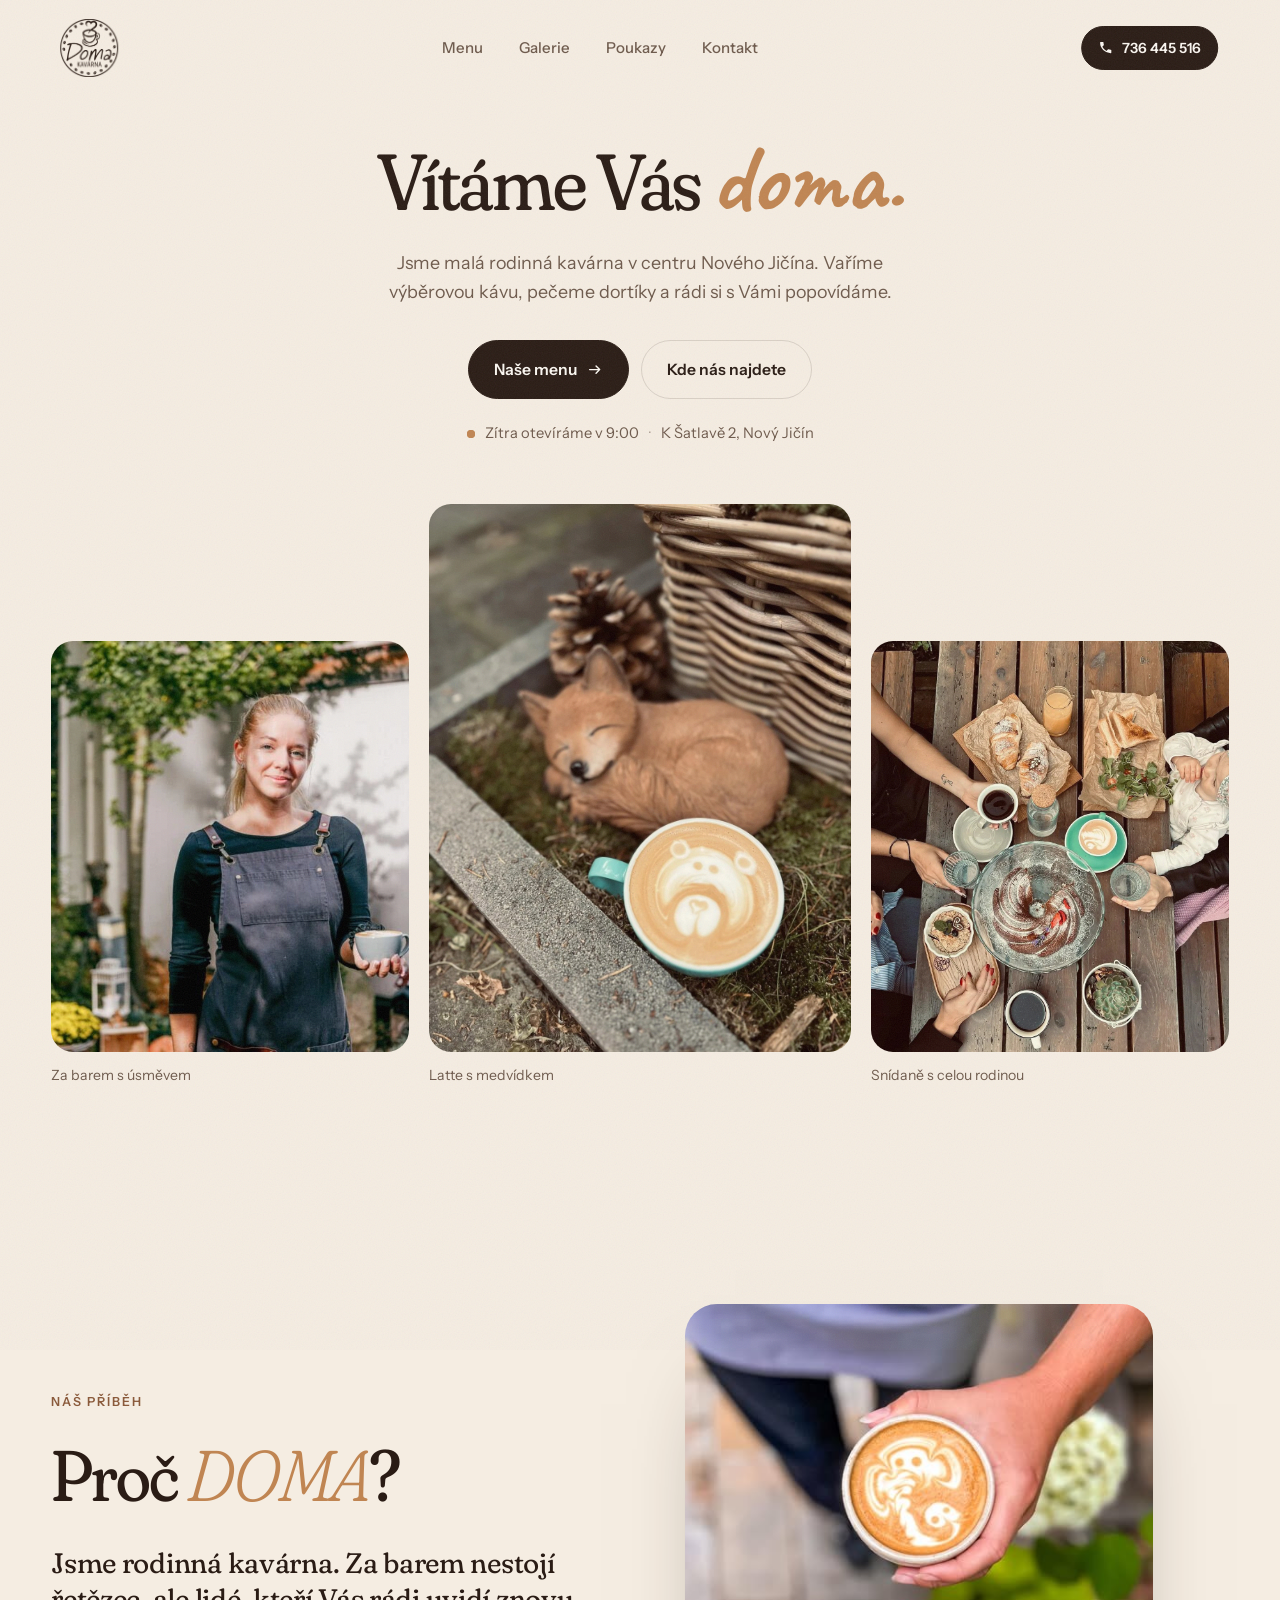
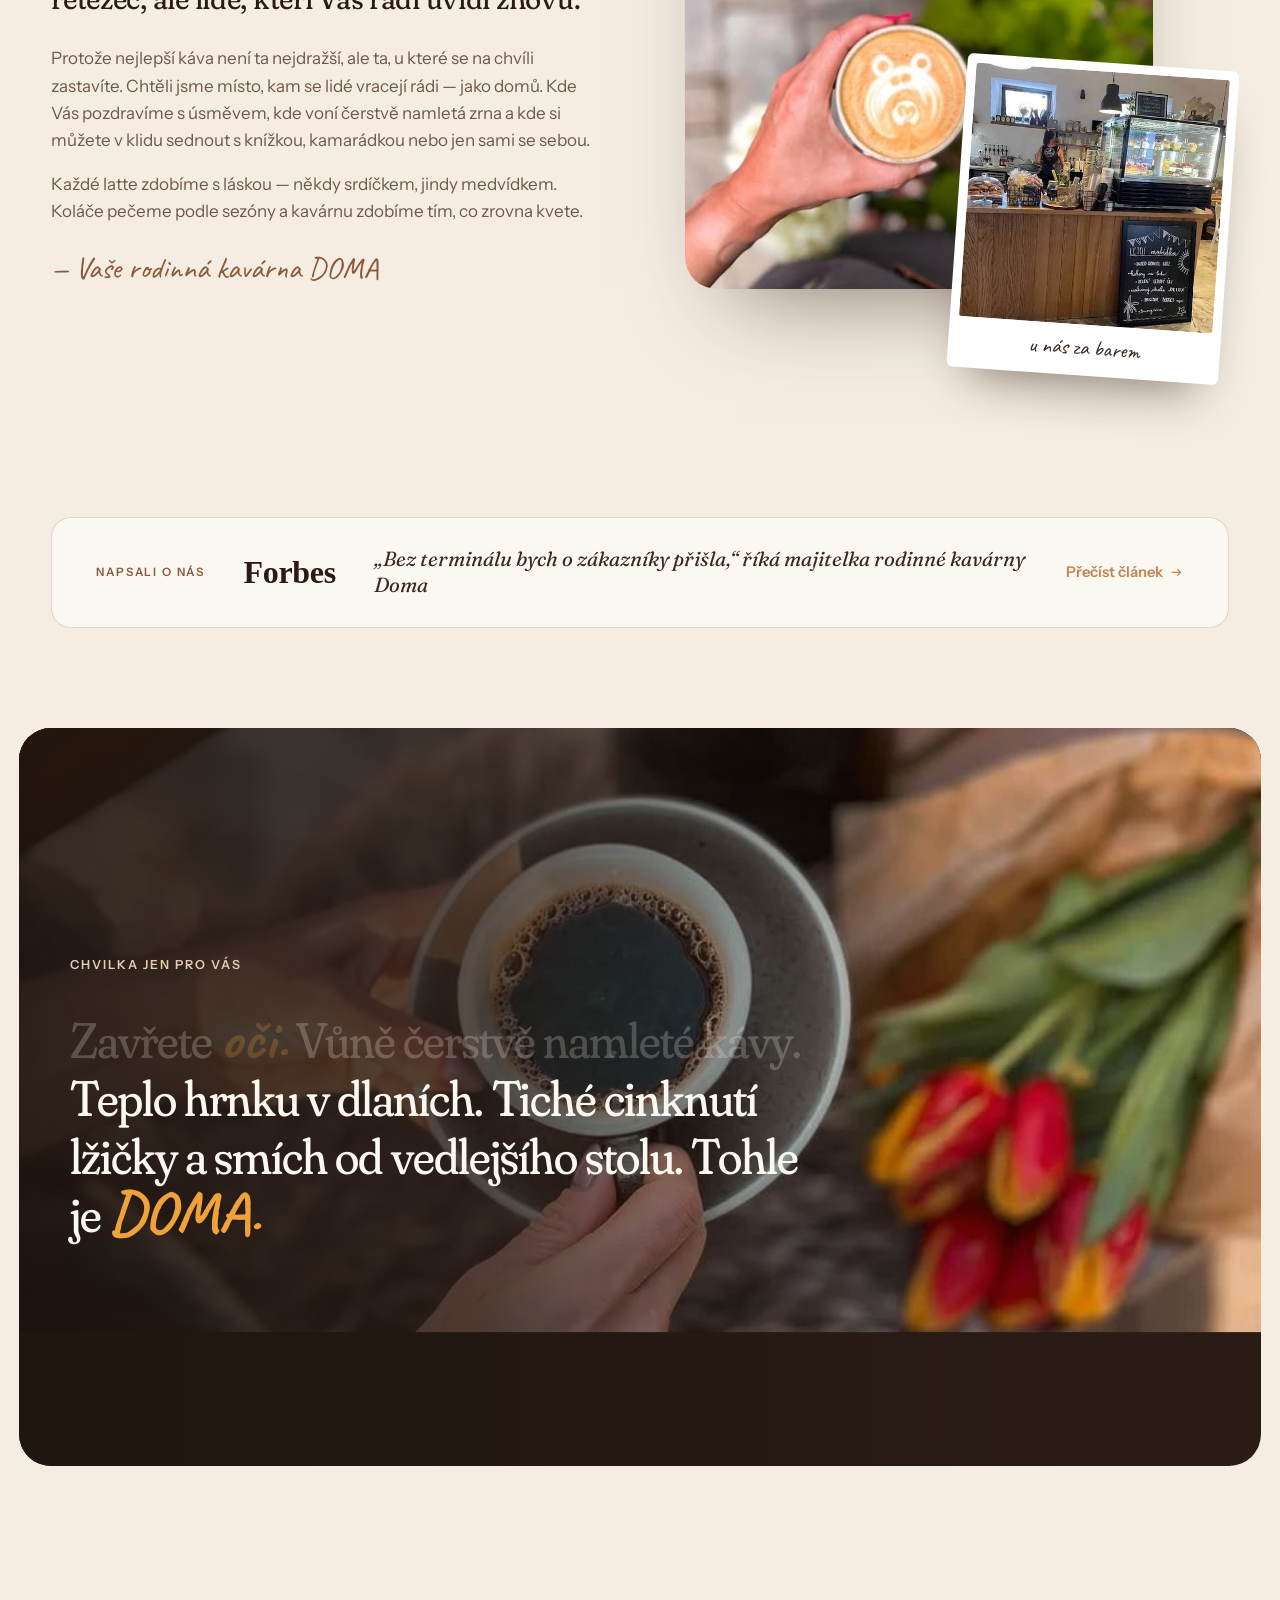
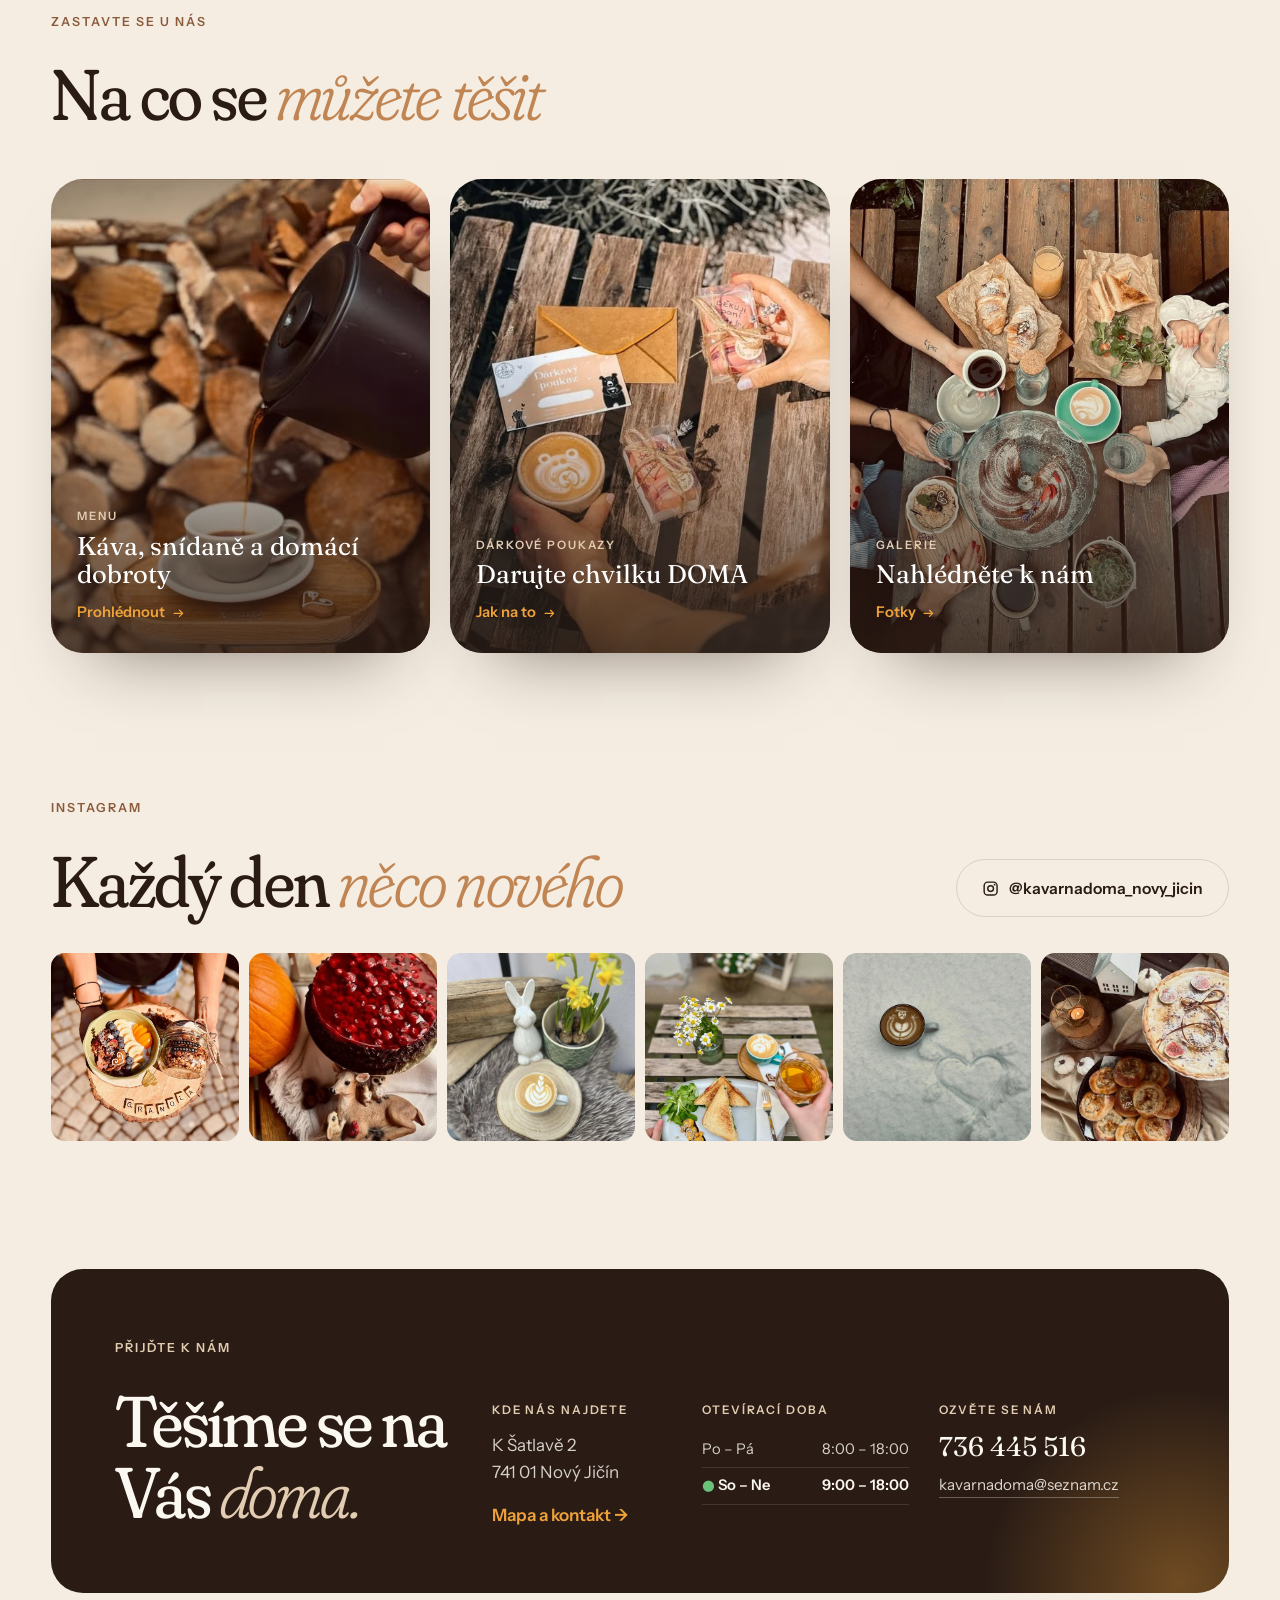
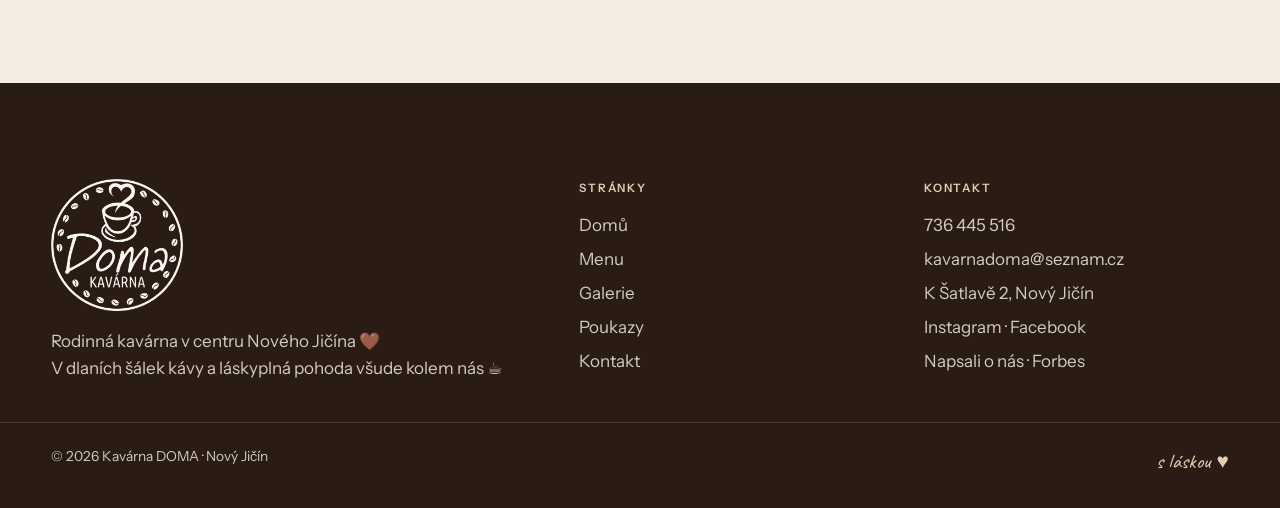
==== commit e29a03e1: "Lidštější úvod: skutečné fotky místo dekorací, klidná typografie Co-Authored-By: Claude Opus 5.5 <no" ====
--- a/index.html
+++ b/index.html
@@ -56,41 +56,28 @@
 <main>
 
 <section class="hero">
-  <svg class="hero__doodles" viewBox="0 0 1200 800" aria-hidden="true" preserveAspectRatio="xMidYMid slice">
-    <g class="doodle" style="--d:1.4s"><path d="M560 150c8-18 28-18 33 0 5-18 25-18 33 0 0 20-33 36-33 36s-33-16-33-36z"/></g>
-    <g class="doodle" style="--d:1.6s"><ellipse cx="1150" cy="90" rx="13" ry="20" transform="rotate(28 1150 90)"/><path d="M1142 76c10 6 10 22 16 28"/></g>
-    <g class="doodle" style="--d:1.8s"><path d="M40 730h62v14a31 28 0 0 1-62 0z"/><path d="M102 736h8a10 10 0 0 1 0 20h-9"/><path d="M28 778h86"/><path d="M60 718c-6-8 6-12 0-22m18 22c-6-8 6-12 0-22"/></g>
-  </svg>
-
   <div class="hero__text">
-    <p class="open-badge hero-in" style="--d:.05s"><span class="pulse"></span><span data-open-state>Dnes pro Vás otevřeno</span></p>
-    <h1 class="hero__title hero-in" style="--d:.12s">Vítáme Vás <span class="hero__doma">doma.<svg viewBox="0 0 300 40" preserveAspectRatio="none" aria-hidden="true"><path d="M6 26c50-14 120-20 186-16 34 2 66 6 100 12"/></svg></span></h1>
-    <p class="hero__lead hero-in" style="--d:.2s">Jsme malá rodinná kavárna v&nbsp;centru Nového Jičína, kousek od náměstí. Zavřete oči a&nbsp;vychutnejte si vůni výběrové kávy, domácí dortík a&nbsp;chvilku jen pro sebe.</p>
-    <div class="hero__actions hero-in" style="--d:.28s">
+    <h1 class="hero__title hero-in">Vítáme Vás <span class="hero__doma">doma.</span></h1>
+    <p class="hero__lead hero-in" style="--d:.08s">Jsme malá rodinná kavárna v&nbsp;centru Nového Jičína. Vaříme výběrovou kávu, pečeme dortíky a&nbsp;rádi si s&nbsp;Vámi popovídáme.</p>
+    <div class="hero__actions hero-in" style="--d:.16s">
       <a href="menu.html" class="btn btn--dark">Naše menu <svg viewBox="0 0 24 24" aria-hidden="true"><path d="M5 12h14m-5-5 5 5-5 5" fill="none" stroke="currentColor" stroke-width="2" stroke-linecap="round" stroke-linejoin="round"/></svg></a>
       <a href="kontakt.html" class="btn btn--ghost">Kde nás najdete</a>
     </div>
-    <p class="hero__sign hero-in" style="--d:.36s">Těšíme se na Vás&nbsp;— Vaše DOMA&nbsp;<span class="beat">♥</span></p>
-  </div>
-
-  <div class="hero__photos" id="heroPhotos">
-    <figure class="hero__back hero-photo" style="--d:.5s" data-depth="18">
-      <img src="assets/img/dort-cokomalina.jpg" alt="Čokomalina – čokoládový dort s malinami" width="504" height="553">
-      <figcaption>čokomalina</figcaption>
+    <p class="hero__info hero-in" style="--d:.24s"><span class="pulse"></span><span data-open-state>Dnes pro Vás otevřeno</span><span class="hero__dot">·</span><span>K&nbsp;Šatlavě&nbsp;2, Nový Jičín</span></p>
+  </div>
+  <div class="hero__row">
+    <figure class="hero__ph hero-photo" style="--d:.2s">
+      <img src="assets/img/majitelka.jpg" alt="Majitelka kavárny v zástěře s šálkem kávy" width="768" height="576" fetchpriority="high">
+      <figcaption>Za barem s&nbsp;úsměvem</figcaption>
     </figure>
-    <figure class="hero__main hero-photo" data-depth="8">
-      <img src="assets/img/liska.jpg" alt="Latte s medvídkem v pěně vedle spící lištičky u proutěného koše" width="1050" height="1400" fetchpriority="high">
-      <span class="hearts" id="hearts" aria-hidden="true"></span>
+    <figure class="hero__ph hero__ph--main hero-photo" style="--d:.3s">
+      <img src="assets/img/liska.jpg" alt="Latte s medvídkem v pěně vedle spící keramické lištičky" width="1050" height="1400">
+      <figcaption>Latte s&nbsp;medvídkem</figcaption>
     </figure>
-    <figure class="hero__pol hero-photo" style="--d:.35s" data-depth="-14">
-      <img src="assets/img/kava-tulipany.jpg" alt="Černá káva v dlaních a kytice tulipánů" width="909" height="960">
-      <figcaption>ranní káva s&nbsp;tulipány</figcaption>
+    <figure class="hero__ph hero-photo" style="--d:.4s">
+      <img src="assets/img/stul-rodina.jpg" alt="Rodinná snídaně u dřevěného stolu s bábovkou, croissanty a kávou" width="1120" height="1400">
+      <figcaption>Snídaně s&nbsp;celou rodinou</figcaption>
     </figure>
-    <span class="hero__stamp hero-photo" style="--d:.55s" data-depth="22" aria-hidden="true"><img src="assets/img/logo.png" alt="" width="480" height="480"></span>
-    <p class="hero__note hero-in" style="--d:1.1s" aria-hidden="true">
-      <svg viewBox="0 0 90 70"><path class="draw" d="M80 64C66 44 46 26 12 12m0 0 16-2M12 12l6 15"/></svg>
-      <span>s&nbsp;medvídkem, jak jinak</span>
-    </p>
   </div>
 </section>
 
@@ -104,7 +91,7 @@
     <p class="sign reveal">— Vaše rodinná kavárna DOMA</p>
   </div>
   <div class="collage reveal" style="--d:.1s">
-    <figure class="collage__main collage__main--owner"><img src="assets/img/majitelka.jpg" alt="Majitelka Kavárny DOMA v zástěře s šálkem kávy" loading="lazy"></figure>
+    <figure class="collage__main"><img src="assets/img/dve-latte.jpg" alt="Dvě latte s medvídkem a opičkou v dlaních nad kvetoucí hortenzií" loading="lazy"></figure>
     <figure class="collage__side"><img src="assets/img/interier.jpg" alt="Bar Kavárny DOMA s vitrínou dortů a tabulí s letní nabídkou" loading="lazy"><figcaption>u nás za barem</figcaption></figure>
   </div>
 </section>
--- a/assets/styles.css
+++ b/assets/styles.css
@@ -131,97 +131,36 @@
 .drawer{display:none}
 
 /* ---------- hero ---------- */
-.hero{
-  position:relative;max-width:var(--max);margin:0 auto;min-height:min(100svh,960px);
-  display:grid;grid-template-columns:1fr 1.02fr;align-items:center;gap:clamp(36px,6vw,96px);
-  padding:120px var(--gutter) 72px;
-}
-.hero::before{ /* warm latte glow behind the collage */
-  content:"";position:absolute;z-index:-1;right:-6%;top:12%;width:min(62vw,820px);aspect-ratio:1;border-radius:50%;
-  background:radial-gradient(circle at 50% 50%,rgba(227,205,178,.75),rgba(227,205,178,0) 66%);pointer-events:none;
-}
-.hero__doodles{position:absolute;inset:0;width:100%;height:100%;z-index:-1;pointer-events:none;overflow:visible}
-.doodle path,.doodle ellipse{fill:none;stroke:var(--caramel);stroke-width:2.4;stroke-linecap:round;stroke-linejoin:round;opacity:.5;
-  stroke-dasharray:400;stroke-dashoffset:400;transition:stroke-dashoffset 2.2s var(--ease) var(--d,1.4s)}
-.is-loaded .doodle path,.is-loaded .doodle ellipse{stroke-dashoffset:0}
-
+.hero{max-width:var(--max);margin:0 auto;padding:clamp(120px,11vw,140px) var(--gutter) clamp(40px,6vw,80px)}
+.hero__text{max-width:760px;margin:0 auto;text-align:center}
 .h1,.hero__title{
   font-family:var(--serif);font-variation-settings:"SOFT" 100,"opsz" 144;font-weight:400;
-  font-size:clamp(2.9rem,6.4vw,5.6rem);line-height:.98;letter-spacing:-.03em;margin:.4em 0 .45em;
+  font-size:clamp(2.8rem,6.2vw,5.4rem);line-height:1;letter-spacing:-.03em;margin:0 0 .35em;
 }
 .h1 em{color:var(--caramel);font-weight:300}
-.hero__doma{position:relative;display:inline-block;font-family:var(--hand);font-weight:700;font-size:1.32em;line-height:.8;letter-spacing:0;color:var(--caramel);padding:0 .06em;transform:rotate(-3deg);transform-origin:left bottom}
-.hero__doma svg{position:absolute;left:0;right:0;bottom:-.16em;width:100%;height:.3em;overflow:visible}
-.hero__doma path{fill:none;stroke:var(--tulip);stroke-width:5;stroke-linecap:round;stroke-dasharray:320;stroke-dashoffset:320;transition:stroke-dashoffset 1.1s var(--ease) .95s;vector-effect:non-scaling-stroke}
-.is-loaded .hero__doma path{stroke-dashoffset:0}
-.hero__lead{font-size:clamp(1.05rem,1.35vw,1.2rem);color:var(--muted);max-width:29em}
+.hero__doma{font-family:var(--hand);font-weight:700;font-size:1.22em;line-height:.8;letter-spacing:0;color:var(--caramel)}
+.hero__lead{font-size:clamp(1.05rem,1.4vw,1.22rem);color:var(--muted);max-width:32em;margin:0 auto}
 .hero__actions{display:flex;flex-wrap:wrap;gap:12px;margin-top:2em}
-.hero__sign{font-family:var(--hand);font-size:1.75rem;color:var(--wood);margin-top:1.5em}
-.beat{display:inline-block;color:var(--tulip);animation:beat 2.6s var(--ease) infinite 2s}
-@keyframes beat{0%,55%,100%{transform:scale(1)}15%{transform:scale(1.25)}30%{transform:scale(.95)}}
-.open-badge{display:inline-flex;align-items:center;gap:10px;padding:.5em 1em;border-radius:999px;background:var(--cream);border:1px solid var(--line);font-size:.9rem}
-.open-badge span:last-child{color:var(--ink);font-weight:500}
+.hero__text .hero__actions{justify-content:center}
+.hero__info{display:flex;justify-content:center;align-items:center;flex-wrap:wrap;gap:6px 10px;margin-top:1.6em;font-size:.92rem;color:var(--muted)}
+.hero__dot{opacity:.5}
 .pulse{position:relative;width:8px;height:8px;border-radius:50%;background:#4E9A5B}
 .pulse::after{content:"";position:absolute;inset:0;border-radius:50%;background:inherit;animation:pulse 2.4s infinite}
-.open-badge.is-closed .pulse{background:var(--caramel)}
+.is-closed .pulse{background:var(--caramel)}
+.is-closed .pulse::after{animation:none}
 @keyframes pulse{to{transform:scale(2.8);opacity:0}}
 @keyframes spin{to{transform:rotate(360deg)}}
-@keyframes sway{0%,100%{rotate:-4deg}50%{rotate:4deg}}
-
-/* collage */
-.hero__photos{position:relative;padding:4% 0 11% 10%;--px:0;--py:0}
-.hero__photos [data-depth]{translate:calc(var(--px) * var(--dp) * 1px) calc(var(--py) * var(--dp) * 1px);transition:translate 1.2s var(--ease),opacity 1.3s var(--ease) var(--d,.1s),transform 1.6s var(--ease) var(--d,.1s)}
-.hero__main{position:relative;z-index:2;margin:0;aspect-ratio:4/5;border-radius:var(--r-lg);overflow:hidden;box-shadow:0 60px 100px -60px rgba(42,28,21,.7)}
-.hero__main img{width:100%;height:100%;object-fit:cover;object-position:center 62%;transition:transform 8s ease-out}
-.is-loaded .hero__main img{transform:scale(1.04)}
-.hero__back{position:absolute;z-index:3;left:0;top:0;width:29%;margin:0;padding:8px 8px 0;background:#fff;border-radius:6px;box-shadow:0 24px 40px -22px rgba(42,28,21,.5)}
-.hero__back img{aspect-ratio:1;width:100%;height:auto;object-fit:cover;object-position:72% 28%;border-radius:3px}
-.hero__back figcaption{font-family:var(--hand);font-size:1.2rem;text-align:center;padding:4px 0 8px;color:var(--espresso-2);line-height:1.1}
-.hero__pol{
-  position:absolute;z-index:3;left:0;bottom:0;width:40%;margin:0;padding:9px 9px 0;background:#fff;border-radius:6px;
-  box-shadow:0 30px 50px -24px rgba(42,28,21,.55);
-}
-.hero__pol img{aspect-ratio:1;width:100%;height:auto;object-fit:cover;border-radius:3px}
-.hero__pol figcaption{font-family:var(--hand);font-size:1.35rem;text-align:center;padding:6px 0 10px;color:var(--espresso-2);line-height:1.1}
-.hero__stamp{position:absolute;z-index:4;right:-22px;top:-4px;width:clamp(96px,10vw,132px);aspect-ratio:1;border-radius:50%;background:var(--cream);padding:9px;box-shadow:0 20px 40px -18px rgba(42,28,21,.5)}
-.hero__stamp img{width:100%;height:100%}
-.hero__note{position:absolute;z-index:4;right:-2%;bottom:-1%;display:flex;align-items:flex-end;gap:6px;font-family:var(--hand);font-size:1.55rem;line-height:1;color:var(--wood);transform:rotate(-4deg)}
-.hero__note svg{width:62px;order:-1;margin-bottom:12px;overflow:visible}
-.hero__note .draw{fill:none;stroke:currentColor;stroke-width:2.6;stroke-linecap:round;stroke-linejoin:round;stroke-dasharray:140;stroke-dashoffset:140;transition:stroke-dashoffset 1s var(--ease) 1.5s}
-.is-loaded .hero__note .draw{stroke-dashoffset:0}
-
-/* little hearts rising from the latte */
-.hearts{position:absolute;left:66%;top:66%;width:0;height:0;pointer-events:none}
-.heartlet{position:absolute;left:0;top:0;width:18px;height:16px;color:#fff;opacity:0;animation:rise 3.4s ease-out forwards;filter:drop-shadow(0 2px 6px rgba(42,28,21,.25))}
-@keyframes rise{
-  0%{opacity:0;transform:translate(0,0) scale(.5) rotate(0)}
-  15%{opacity:.95}
-  100%{opacity:0;transform:translate(var(--dx,10px),-150px) scale(1.15) rotate(var(--rot,10deg))}
-}
-
-/* intro states */
-.hero-in{opacity:0;transform:translateY(18px);transition:opacity 1s var(--ease) var(--d,0s),transform 1s var(--ease) var(--d,0s)}
-.hero__note.hero-in{transform:rotate(-4deg) translateY(10px)}
-.hero-photo{opacity:0}
-.hero__main.hero-photo{transform:scale(1.03)}
-.hero__pol.hero-photo{transform:rotate(-12deg) translateY(30px)}
-.hero__back.hero-photo{transform:rotate(-2deg) translate(20px,20px)}
-.hero__stamp.hero-photo{transform:rotate(-60deg) scale(.6)}
-.is-loaded .hero-in{opacity:1;transform:none}
-.is-loaded .hero__note.hero-in{transform:rotate(-4deg)}
-.is-loaded .hero-photo{opacity:1}
-.is-loaded .hero__main.hero-photo{transform:none}
-.is-loaded .hero__pol.hero-photo{transform:rotate(-5deg)}
-.is-loaded .hero__back.hero-photo{transform:rotate(-8deg)}
-.is-loaded .hero__stamp.hero-photo{transform:rotate(-10deg)}
-.hero__pol:hover{transform:rotate(-2deg) translateY(-6px)!important}
-.hero__back:hover{transform:rotate(-4deg) translateY(-6px)!important}
-
-/* hand-drawn underline under accent words in section headings */
-.h2 em,.h1 em{background:url("data:image/svg+xml,%3Csvg xmlns='http://www.w3.org/2000/svg' viewBox='0 0 200 12' preserveAspectRatio='none'%3E%3Cpath d='M3 8c40-6 90-7 130-5 22 1 44 3 64 5' fill='none' stroke='%23D9472F' stroke-width='3' stroke-linecap='round' opacity='.55'/%3E%3C/svg%3E") no-repeat 0 100%/0% .26em;transition:background-size 1.1s var(--ease) .45s;padding-bottom:.14em}
-.h2.in em,.h1.in em,.reveal.in .h2 em,.reveal.in .h1 em{background-size:100% .26em}
-.visit__card em{font-family:var(--hand);font-style:normal;font-weight:700;font-size:1.22em;line-height:.8;color:var(--latte);letter-spacing:0}
-.h2--light em{background-image:url("data:image/svg+xml,%3Csvg xmlns='http://www.w3.org/2000/svg' viewBox='0 0 200 12' preserveAspectRatio='none'%3E%3Cpath d='M3 8c40-6 90-7 130-5 22 1 44 3 64 5' fill='none' stroke='%23EFA23A' stroke-width='3' stroke-linecap='round' opacity='.7'/%3E%3C/svg%3E")}
+
+.hero__row{display:grid;grid-template-columns:1fr 1.18fr 1fr;align-items:end;gap:clamp(12px,1.6vw,22px);margin-top:clamp(40px,4.5vw,60px)}
+.hero__ph{margin:0}
+.hero__ph img{width:100%;aspect-ratio:4/4.6;height:auto;object-fit:cover;border-radius:22px;display:block}
+.hero__ph:first-child img{object-position:62% 30%}
+.hero__ph--main img{aspect-ratio:4/5.2;object-position:center 62%}
+.hero__ph figcaption{margin-top:12px;font-size:.88rem;color:var(--muted)}
+
+.hero-in{opacity:0;transform:translateY(14px);transition:opacity .9s var(--ease) var(--d,0s),transform .9s var(--ease) var(--d,0s)}
+.hero-photo{opacity:0;transform:translateY(24px);transition:opacity 1.1s var(--ease) var(--d,.1s),transform 1.1s var(--ease) var(--d,.1s)}
+.is-loaded .hero-in,.is-loaded .hero-photo{opacity:1;transform:none}
 
 /* ---------- story ---------- */
 section{position:relative}
@@ -283,8 +222,6 @@
 .menu__body{display:grid;grid-template-columns:1.5fr 1fr;gap:clamp(30px,5vw,80px);margin-top:56px;align-items:start}
 .menu__panel{grid-column:1;grid-row:1;animation:fadeUp .7s var(--ease)}
 @keyframes fadeUp{from{opacity:0;transform:translateY(18px)}to{opacity:1;transform:none}}
-.items li{padding:20px 0;border-bottom:1px solid var(--line);transition:padding .5s var(--ease)}
-.items li:hover{padding-left:12px}
 .items h4{font-family:var(--serif);font-size:1.45rem;font-weight:500;line-height:1.2;display:flex;align-items:center;gap:10px;flex-wrap:wrap}
 .items p{color:var(--muted);font-size:.95rem;margin-top:2px}
 .items .lead{flex:1;border-bottom:1.5px dotted rgba(42,28,21,.25);transform:translateY(-6px);min-width:20px}
@@ -298,9 +235,9 @@
 .menu__card-photo{position:relative;aspect-ratio:5/4;overflow:hidden}
 .menu__card-photo img{width:100%;height:100%;object-fit:cover;transition:opacity .45s,transform 1.4s var(--ease)}
 .menu__card:hover .menu__card-photo img{transform:scale(1.05)}
-.menu__card-photo img.swap{opacity:0;transform:scale(1.08)}
+.menu__card-photo img.swap{opacity:0;transform:scale(1.04)}
 .menu__card-label{position:absolute;left:18px;top:18px;padding:.5em 1em;border-radius:999px;background:rgba(251,247,241,.9);backdrop-filter:blur(6px);font-size:.7rem;font-weight:600;letter-spacing:.16em;text-transform:uppercase;color:var(--wood)}
-.menu__card-body{padding:28px 30px 32px;transition:opacity .4s}
+.menu__card-body{padding:28px 30px 32px;transition:opacity .3s}
 .menu__card-body.swap{opacity:0}
 .menu__card h3{font-family:var(--serif);font-size:1.7rem;line-height:1.1;font-weight:500;margin-bottom:.45em}
 .menu__card p{color:var(--espresso-2)}
@@ -342,16 +279,83 @@
 .page-head .h1{margin-bottom:.3em}
 .page-head__lead{color:var(--muted);font-size:1.1rem;max-width:36em}
 
+
+/* ---------- menu items with photos ---------- */
+.items{counter-reset:none}
+.item{border-bottom:1px solid var(--line)}
+.item__btn{all:unset;box-sizing:border-box;display:grid;grid-template-columns:64px 1fr 28px;align-items:center;gap:18px;width:100%;padding:14px 12px 14px 0;cursor:pointer;border-radius:16px;transition:background .4s,padding .5s var(--ease)}
+.item--nophoto .item__btn{cursor:default;grid-template-columns:64px 1fr}
+.item__btn:focus-visible{outline:2px solid var(--caramel);outline-offset:2px}
+.item__thumb{width:64px;height:64px;border-radius:50%;overflow:hidden;background:var(--paper-2);box-shadow:0 8px 18px -10px rgba(42,28,21,.5);transition:transform .6s var(--ease),box-shadow .6s var(--ease)}
+.item__thumb img{width:100%;height:100%;object-fit:cover}
+.item__thumb--icon{display:grid;place-items:center;color:var(--wood);box-shadow:none;border:1px dashed rgba(138,90,59,.35);background:transparent}
+.item__thumb--icon svg{width:28px;height:28px}
+.item__txt{display:flex;flex-direction:column;gap:3px;min-width:0}
+.item__name{font-family:var(--serif);font-size:1.4rem;font-weight:500;line-height:1.2;display:flex;align-items:center;gap:10px;flex-wrap:wrap;color:var(--ink)}
+.item__desc{color:var(--muted);font-size:.95rem;line-height:1.45}
+.item__plus{position:relative;width:28px;height:28px;border-radius:50%;border:1px solid var(--line);transition:background .4s,border-color .4s,transform .6s var(--ease)}
+.item__plus::before,.item__plus::after{content:"";position:absolute;left:50%;top:50%;width:10px;height:1.5px;background:var(--wood);transform:translate(-50%,-50%)}
+.item__plus::after{transform:translate(-50%,-50%) rotate(90deg);transition:transform .5s var(--ease)}
+@media (hover:hover){
+  .item:not(.item--nophoto) .item__btn:hover{background:rgba(251,247,241,.85);padding-left:12px}
+  .item__btn:hover .item__thumb{transform:scale(1.12) rotate(-4deg);box-shadow:0 14px 24px -12px rgba(42,28,21,.6)}
+}
+.item.is-active .item__btn{background:var(--cream);padding-left:12px}
+.item.is-active .item__thumb{transform:scale(1.12) rotate(-4deg);box-shadow:0 0 0 3px var(--cream),0 0 0 5px var(--caramel)}
+.item.is-active .item__plus{background:var(--espresso);border-color:var(--espresso);transform:rotate(180deg)}
+.item.is-active .item__plus::before,.item.is-active .item__plus::after{background:var(--cream)}
+.item__photo{display:none}
+.menu__card-photo img{transition:opacity .35s,transform 1.4s var(--ease)}
+
+/* ---------- gallery bento ---------- */
+.chips{display:flex;flex-wrap:wrap;gap:8px;margin-bottom:28px}
+.chip{display:inline-flex;align-items:center;gap:8px;padding:.6em 1.1em;border-radius:999px;border:1px solid var(--line);background:var(--cream);font:600 .9rem var(--sans);color:var(--muted);cursor:pointer;transition:background .4s,color .4s,border-color .4s,transform .4s var(--ease)}
+.chip:hover{transform:translateY(-2px);color:var(--ink)}
+.chip.is-on{background:var(--espresso);border-color:var(--espresso);color:var(--cream)}
+.chip__n{font-size:.72rem;font-weight:600;padding:.1em .55em;border-radius:999px;background:rgba(42,28,21,.08)}
+.chip.is-on .chip__n{background:rgba(251,247,241,.18)}
+.bento{display:grid;grid-template-columns:repeat(4,1fr);grid-auto-rows:clamp(150px,19vw,250px);grid-auto-flow:dense;gap:14px}
+.gfig{position:relative;margin:0;border-radius:20px;overflow:hidden;background:var(--paper-2);animation:gfIn .7s var(--ease) both;animation-delay:var(--gd,0s)}
+@keyframes gfIn{from{opacity:0;transform:translateY(18px) scale(.98)}to{opacity:1;transform:none}}
+.gfig--xl{grid-column:span 2;grid-row:span 2}
+.gfig--tall{grid-row:span 2}
+.gfig--wide{grid-column:span 2}
+.gfig[hidden]{display:none}
+.gfig__btn{all:unset;display:block;width:100%;height:100%;cursor:zoom-in}
+.gfig__btn img{width:100%;height:100%;object-fit:cover;transition:transform 1.4s var(--ease),filter .6s}
+.gfig::after{content:"";position:absolute;inset:0;pointer-events:none;background:linear-gradient(180deg,transparent 55%,rgba(32,21,15,.6));opacity:0;transition:opacity .5s}
+.gfig figcaption{position:absolute;left:18px;right:18px;bottom:14px;z-index:1;font-family:var(--hand);font-size:1.5rem;line-height:1.1;color:#fff;pointer-events:none;opacity:0;transform:translateY(8px);transition:opacity .45s,transform .6s var(--ease)}
+.gfig:hover .gfig__btn img,.gfig:focus-within .gfig__btn img{transform:scale(1.05)}
+.gfig:hover::after,.gfig:focus-within::after,.gfig:hover figcaption,.gfig:focus-within figcaption{opacity:1}
+.gfig:hover figcaption,.gfig:focus-within figcaption{transform:none}
+.gfig--wide .gfig__btn img{object-position:60% 30%}
+.gallery__cta{display:flex;flex-direction:column;align-items:center;gap:18px;margin-top:56px;text-align:center}
+.gallery__hand{font-family:var(--hand);font-size:clamp(1.4rem,2.6vw,1.9rem);color:var(--wood);max-width:24em;line-height:1.2}
+.gallery__btns{display:flex;flex-wrap:wrap;justify-content:center;gap:12px}
+
+@media (max-width:1060px){.bento{grid-template-columns:repeat(3,1fr)}}
+@media (max-width:640px){
+  .item__btn{grid-template-columns:52px 1fr 26px;gap:14px;padding:12px 6px 12px 0}
+  .item--nophoto .item__btn{grid-template-columns:52px 1fr}
+  .item__thumb{width:52px;height:52px}
+  .item__name{font-size:1.2rem}
+  .item__desc{font-size:.9rem}
+  .item.is-active .item__btn{padding-left:6px}
+  .item__photo{display:block;overflow:hidden;max-height:0;transition:max-height .6s var(--ease)}
+  .item__photo img{width:100%;aspect-ratio:4/3;object-fit:cover;border-radius:18px;margin:4px 0 16px}
+  .item.is-open .item__photo{max-height:420px}
+  .menu__card{display:none}
+  .chips{flex-wrap:nowrap;overflow-x:auto;margin:0 calc(-1 * var(--gutter)) 20px;padding:0 var(--gutter);scrollbar-width:none}
+  .chips::-webkit-scrollbar{display:none}
+  .chip{flex:none}
+  .bento{grid-template-columns:repeat(2,1fr);grid-auto-rows:150px;gap:8px}
+  .gfig{border-radius:14px}
+  .gfig figcaption{opacity:1;transform:none;font-size:1.1rem;left:10px;bottom:8px}
+  .gfig::after{opacity:1}
+}
+
 /* ---------- gallery ---------- */
 .gallery{padding-top:56px}
-.masonry{columns:3;column-gap:18px}
-.gfig{break-inside:avoid;margin:0 0 18px;position:relative}
-.gfig__btn{display:block;width:100%;padding:0;border:0;background:var(--paper-2);border-radius:18px;overflow:hidden;cursor:zoom-in}
-.gfig__btn img{width:100%;height:auto;transition:transform 1.2s var(--ease),filter .6s}
-.gfig__btn:hover img{transform:scale(1.04)}
-.gfig figcaption{position:absolute;left:14px;bottom:12px;padding:.15em .7em;border-radius:8px;background:rgba(251,247,241,.92);font-family:var(--hand);font-size:1.3rem;color:var(--espresso-2);pointer-events:none;opacity:0;transform:translateY(6px);transition:opacity .4s,transform .5s var(--ease)}
-.gfig:hover figcaption,.gfig:focus-within figcaption{opacity:1;transform:none}
-.gallery__cta{display:flex;justify-content:center;flex-wrap:wrap;gap:12px;margin-top:40px}
 .lightbox{border:0;padding:0;background:transparent;max-width:100vw;max-height:100vh;width:100vw;height:100vh;color:#fff}
 .lightbox[open]{display:grid;grid-template-columns:auto 1fr auto;align-items:center}
 .lightbox::backdrop{background:rgba(26,17,12,.92)}
@@ -490,7 +494,6 @@
   .drawer__info a{font-family:var(--sans)!important;font-size:inherit!important;line-height:inherit!important;color:var(--wood)}
 
   .hero{grid-template-columns:1fr;min-height:auto;padding-top:110px;gap:48px}
-  .hero__photos{max-width:560px;width:100%;justify-self:center}
   .story,.menu__body,.visit,.gift,.band__card{grid-template-columns:1fr}
   .collage{max-width:560px;width:100%;justify-self:center}
   .menu__card{grid-column:1;grid-row:auto;position:relative;top:0}
@@ -499,7 +502,6 @@
   .visit__grid{grid-template-columns:1fr 1fr}
   .explore__grid{grid-template-columns:1fr 1fr}
   .explore__grid .ecard:last-child{grid-column:span 2;aspect-ratio:16/9}
-  .masonry{columns:2}
   .steps__list{grid-template-columns:1fr}
   .footer__grid{grid-template-columns:1fr 1fr}
   .footer__brand{grid-column:span 2}
@@ -509,17 +511,7 @@
   .nav{padding:8px 8px 8px 14px;top:10px}
   .nav__cta{display:none}
   .brand__logo{width:50px;height:50px}
-  .hero__stamp{right:-6px;top:0;width:84px;padding:6px}
   .hero{padding-top:96px}
-  .hero__photos{padding:6% 0 16% 6%}
-  .hero__pol{width:44%}
-  .hero__back{width:30%;padding:5px 5px 0}
-  .hero__note{font-size:1.2rem;right:0;bottom:1%}
-  .hero__doodles{display:none}
-  .hero__back figcaption{font-size:.95rem;padding:2px 0 5px}
-  .hero__note svg{width:42px}
-  .hero::before{width:120vw;right:-40%;top:40%}
-  .hero__pol figcaption,.collage__side figcaption{font-size:1.05rem}
   .tabs{width:100%}
   .tabs button{flex:1;padding:.75em .3em;font-size:.84rem}
   .items h4{font-size:1.25rem}
@@ -530,9 +522,6 @@
   .explore__grid{grid-template-columns:1fr}
   .explore__grid .ecard{aspect-ratio:4/3}
   .explore__grid .ecard:last-child{grid-column:auto;aspect-ratio:4/3}
-  .masonry{column-gap:10px}
-  .gfig{margin-bottom:10px}
-  .gfig figcaption{display:none}
   .lightbox[open]{grid-template-columns:1fr}
   .lightbox__nav{position:fixed;bottom:20px}
   .lightbox__prev{left:20px}.lightbox__next{right:20px}
@@ -551,11 +540,17 @@
   .h2{font-size:clamp(2.1rem,9vw,2.6rem)}
   .h1,.hero__title{font-size:clamp(2.5rem,11vw,3rem);margin:.45em 0 .4em}
 
-  .hero{gap:32px;padding-bottom:24px}
+  .hero{padding-bottom:24px}
+  .hero__text{text-align:left}
+  .hero__text .hero__actions,.hero__info{justify-content:flex-start}
+  .hero__row{grid-template-columns:1fr 1fr;margin-top:36px;gap:10px}
+  .hero__ph--main{grid-column:span 2;order:-1}
+  .hero__ph--main img{aspect-ratio:4/4.4}
+  .hero__ph img{border-radius:16px}
+  .hero__ph figcaption{font-size:.8rem;margin-top:8px}
   .hero__lead{font-size:1rem}
   .hero__actions{display:grid;grid-template-columns:1fr 1fr;gap:10px;margin-top:1.5em}
   .hero__actions .btn{justify-content:center;padding:.95em .8em;font-size:.92rem}
-  .hero__sign{display:none}
   .hero__main{aspect-ratio:1/1.05}
 
   .story{gap:36px}
@@ -595,12 +590,10 @@
 @media (prefers-reduced-motion:reduce){
   *,*::before,*::after{animation:none!important;transition:none!important}
   .reveal,.hero-in,.hero-photo{opacity:1!important}
-  .reveal,.hero-in:not(.hero__note){transform:none!important}
-  .doodle path,.doodle ellipse,.hero__doma path,.hero__note .draw{stroke-dashoffset:0!important}
-  .h2 em,.h1 em{background-size:100% .26em!important}
-  .hero__pol{transform:rotate(-5deg)!important}
+  .reveal,.hero-in,.hero-photo{transform:none!important}
   .senses__text .w{opacity:1}
 }
 .steps,.services-wrap{padding-bottom:clamp(60px,8vw,110px)}
 @media (max-width:1060px){.band__card .visit__grid{grid-template-columns:1fr 1fr}}
 @media (max-width:640px){.band__card .visit__grid{grid-template-columns:1fr}}
+.item.is-active .item__plus::after{transform:translate(-50%,-50%) rotate(0)}
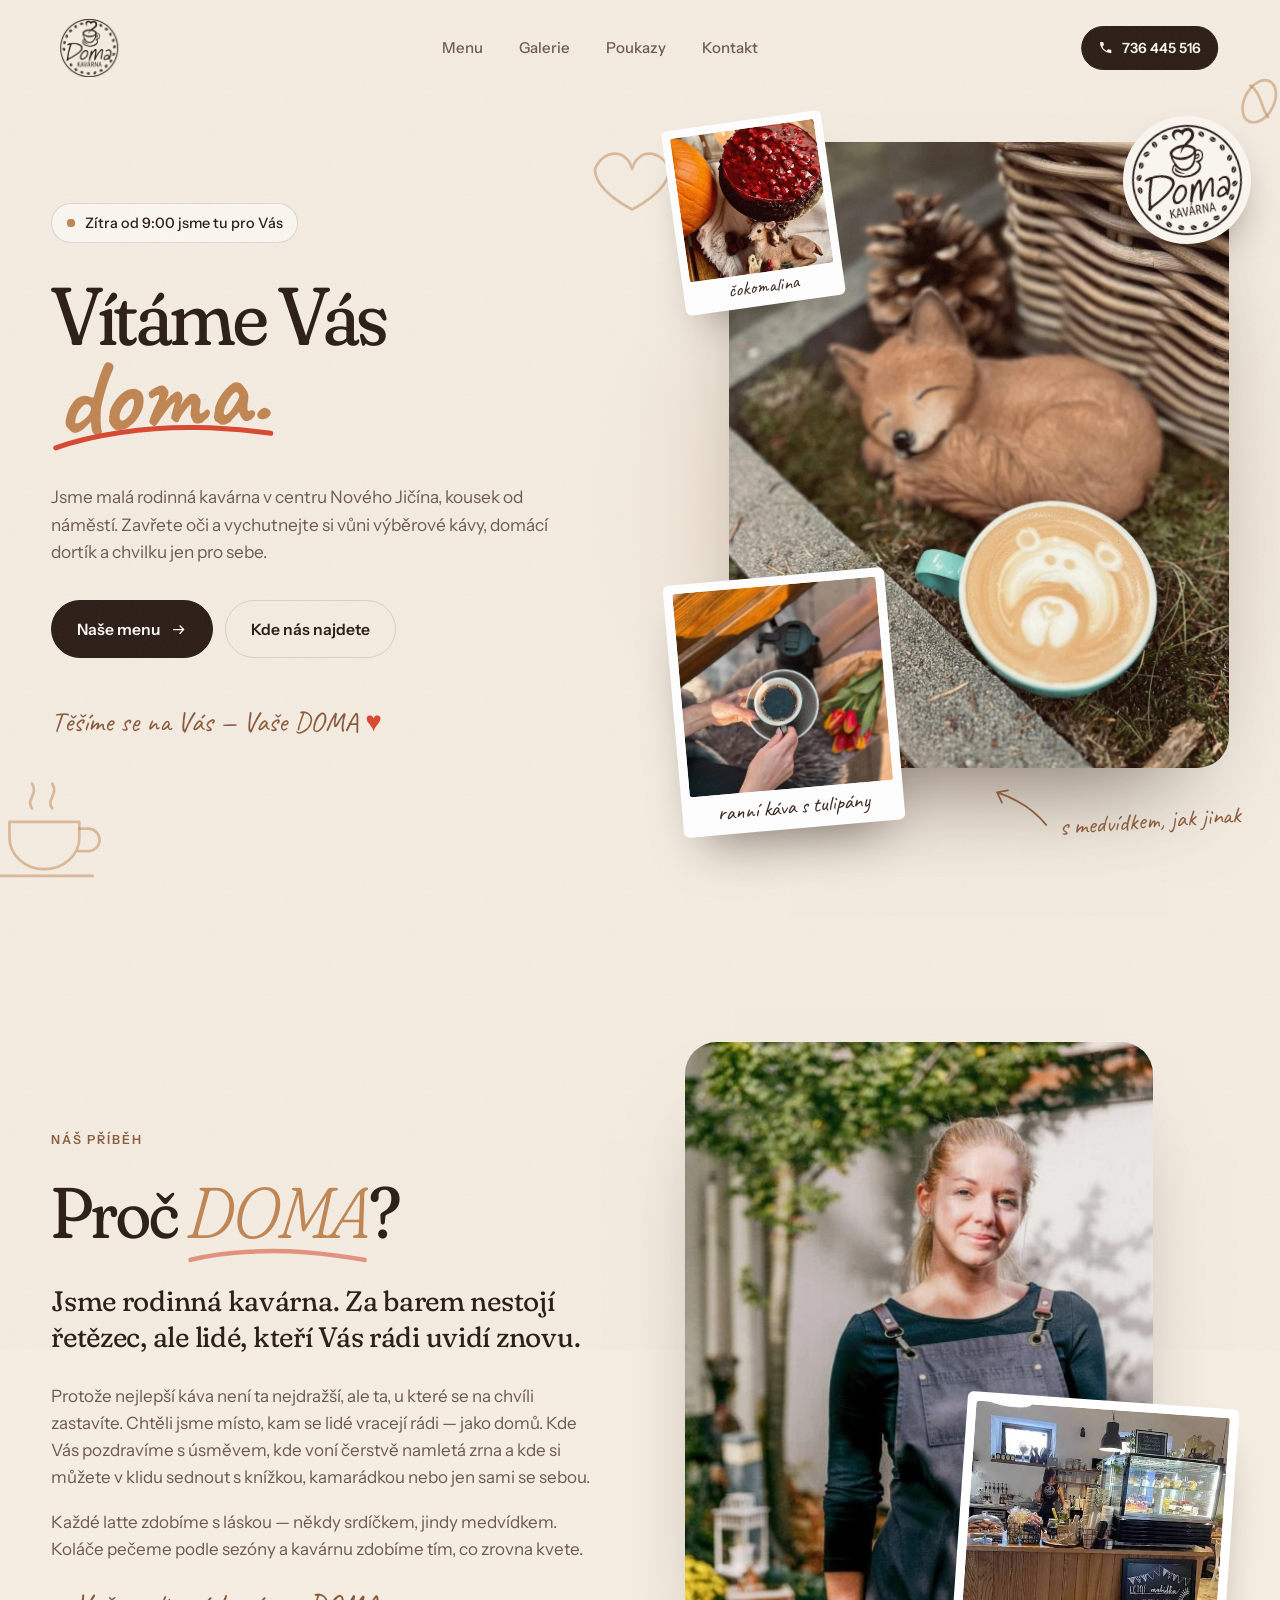
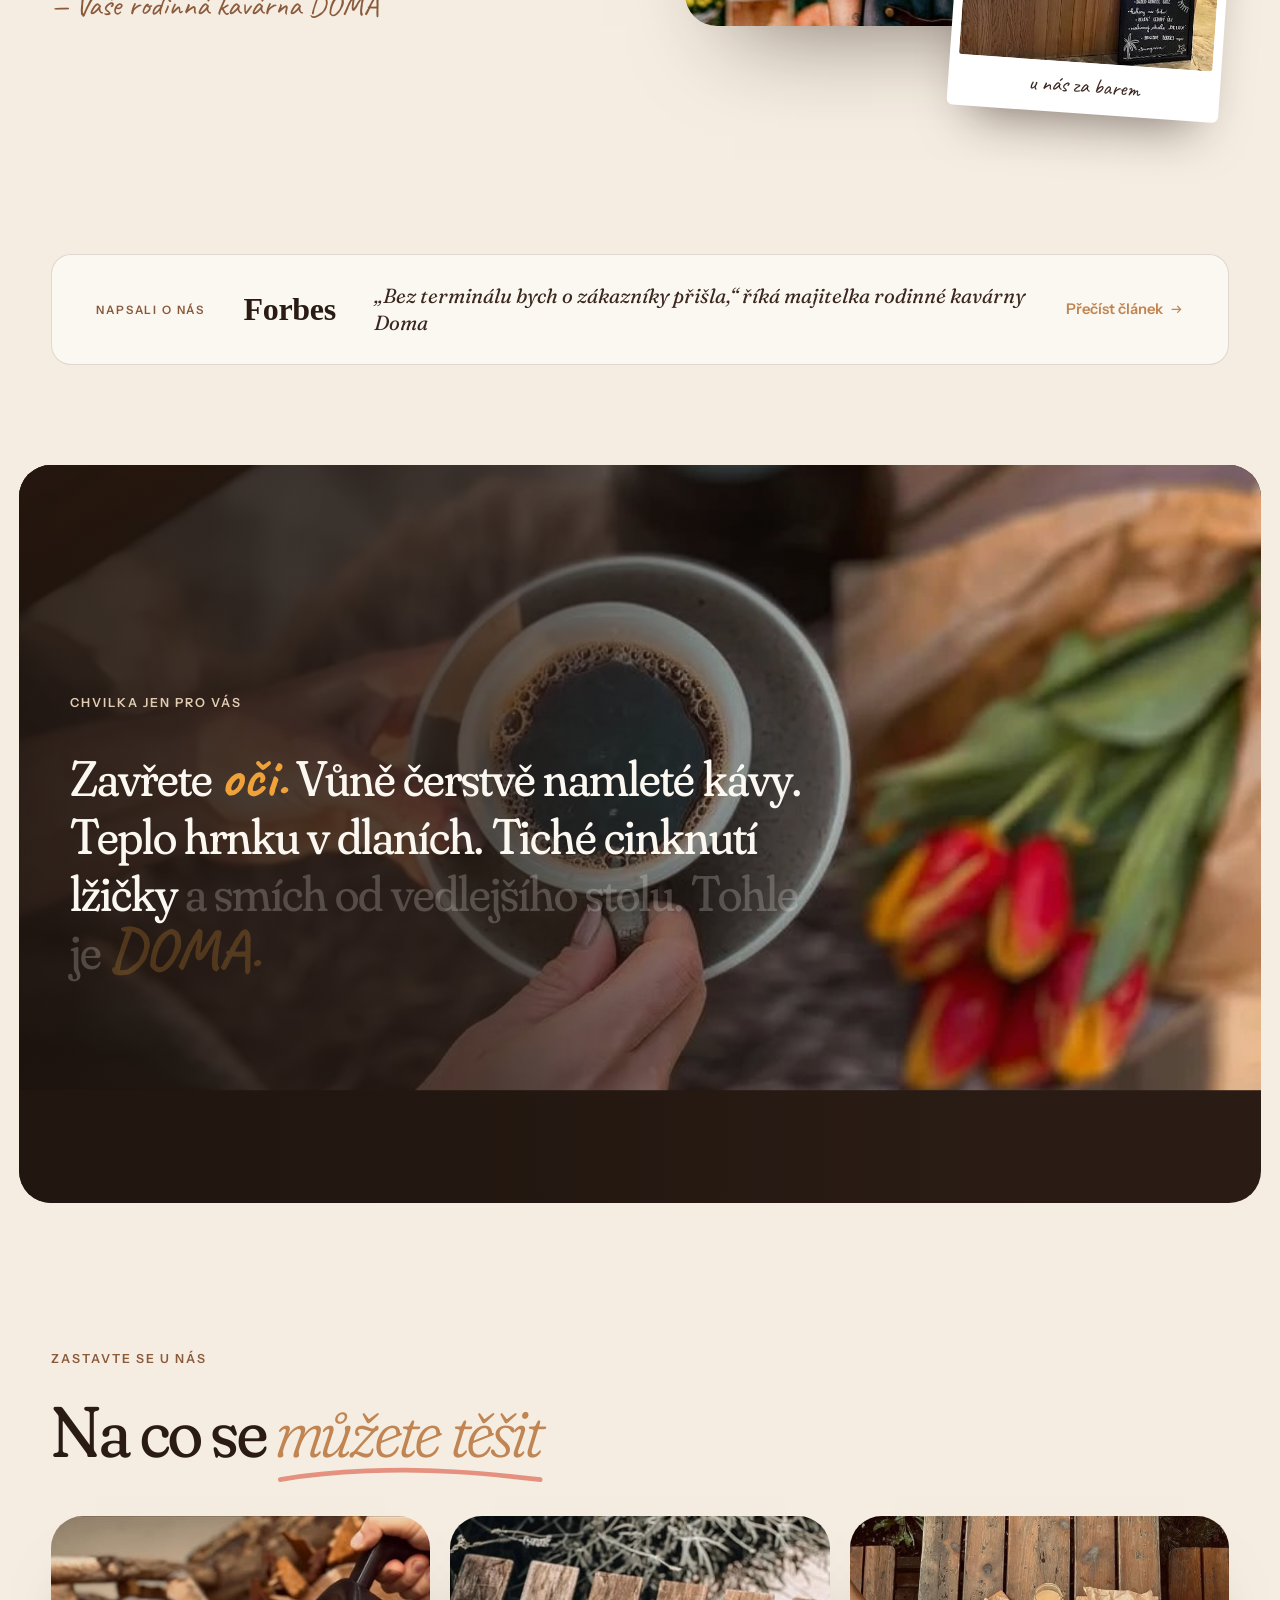
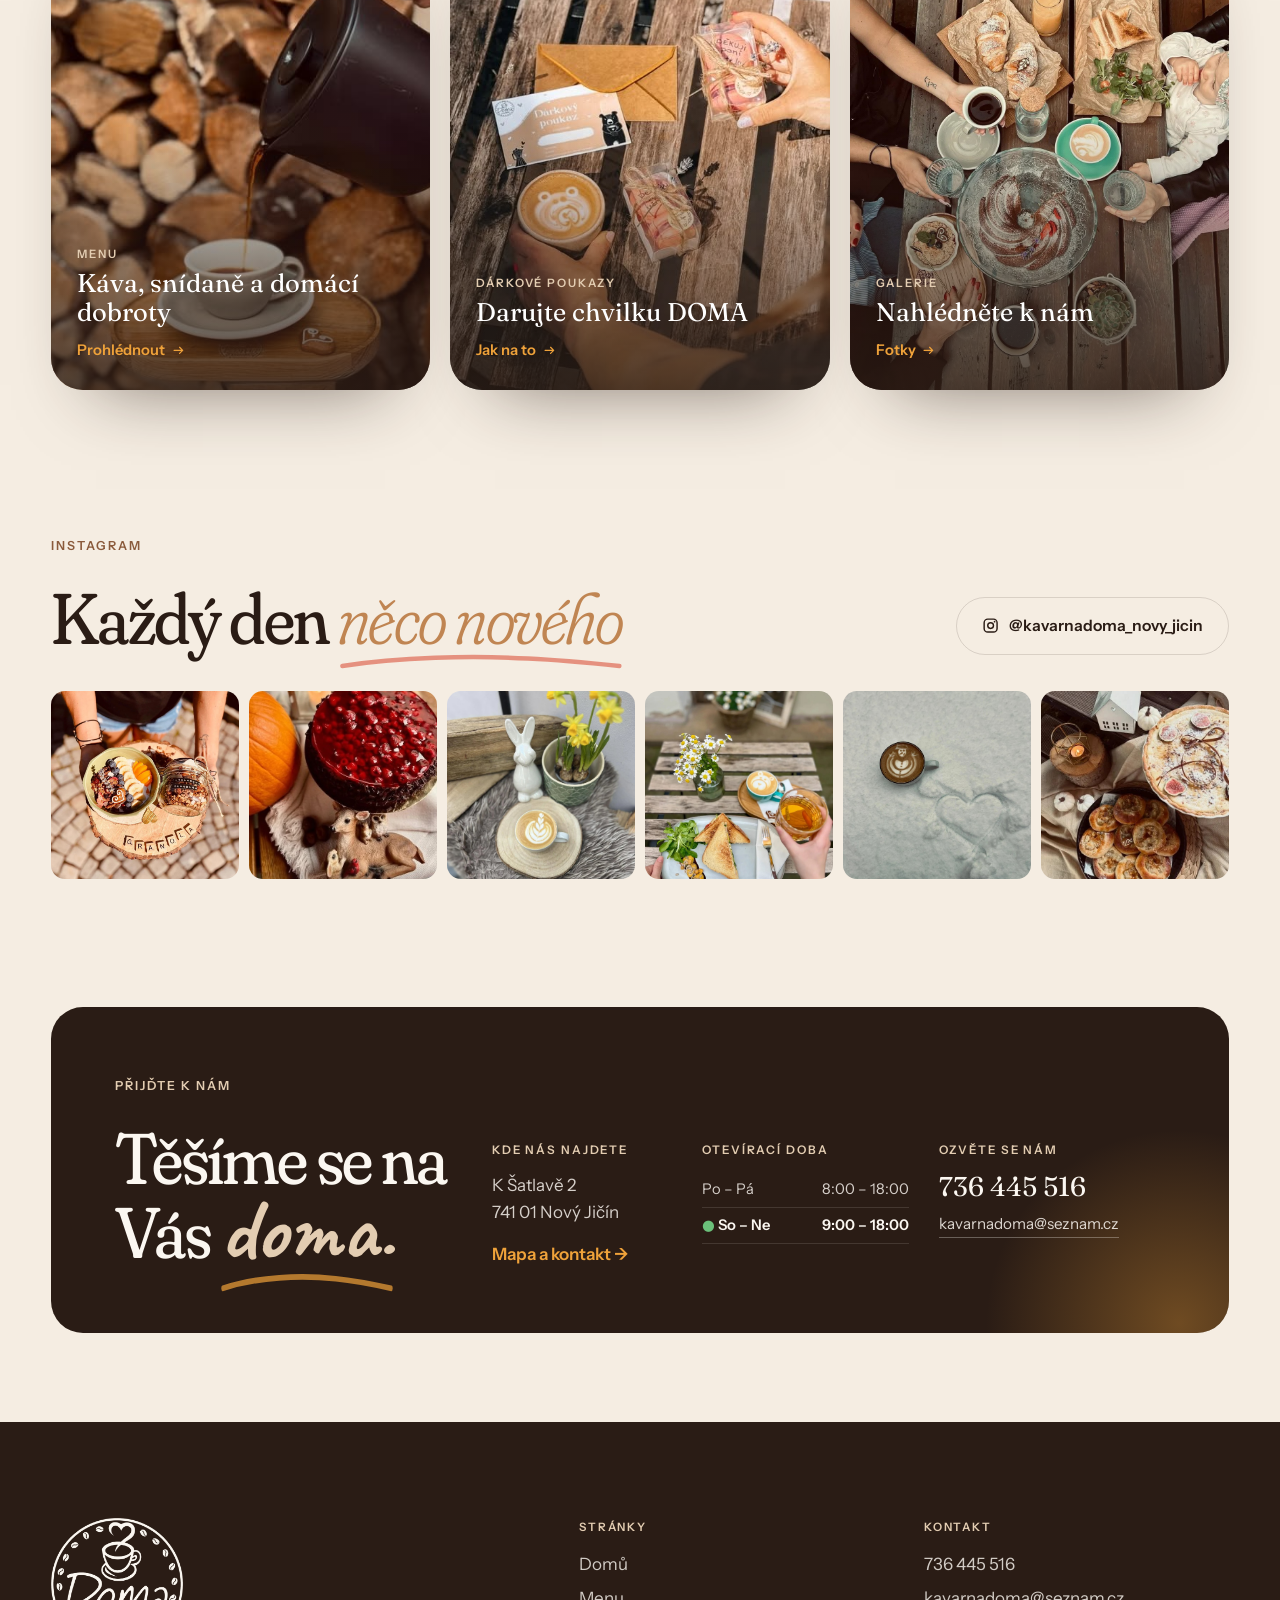
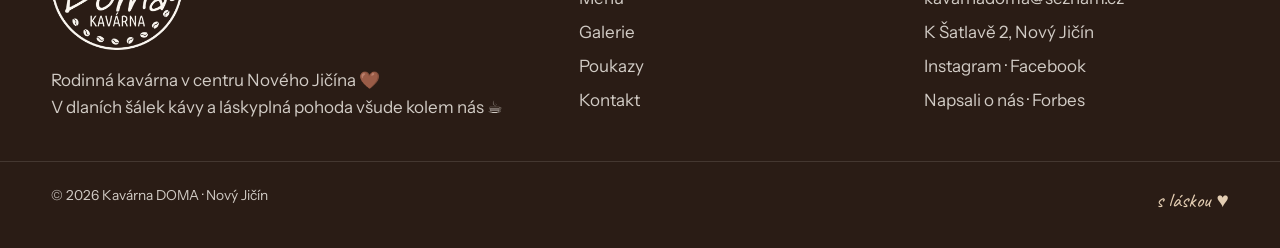
==== commit 9a767512: "Vrácení úvodu do předchozí verze (koláž s detaily) Co-Authored-By: Claude Opus 5.5 <noreply@anthropi" ====
--- a/index.html
+++ b/index.html
@@ -56,28 +56,41 @@
 <main>
 
 <section class="hero">
+  <svg class="hero__doodles" viewBox="0 0 1200 800" aria-hidden="true" preserveAspectRatio="xMidYMid slice">
+    <g class="doodle" style="--d:1.4s"><path d="M560 150c8-18 28-18 33 0 5-18 25-18 33 0 0 20-33 36-33 36s-33-16-33-36z"/></g>
+    <g class="doodle" style="--d:1.6s"><ellipse cx="1150" cy="90" rx="13" ry="20" transform="rotate(28 1150 90)"/><path d="M1142 76c10 6 10 22 16 28"/></g>
+    <g class="doodle" style="--d:1.8s"><path d="M40 730h62v14a31 28 0 0 1-62 0z"/><path d="M102 736h8a10 10 0 0 1 0 20h-9"/><path d="M28 778h86"/><path d="M60 718c-6-8 6-12 0-22m18 22c-6-8 6-12 0-22"/></g>
+  </svg>
+
   <div class="hero__text">
-    <h1 class="hero__title hero-in">Vítáme Vás <span class="hero__doma">doma.</span></h1>
-    <p class="hero__lead hero-in" style="--d:.08s">Jsme malá rodinná kavárna v&nbsp;centru Nového Jičína. Vaříme výběrovou kávu, pečeme dortíky a&nbsp;rádi si s&nbsp;Vámi popovídáme.</p>
-    <div class="hero__actions hero-in" style="--d:.16s">
+    <p class="open-badge hero-in" style="--d:.05s"><span class="pulse"></span><span data-open-state>Dnes pro Vás otevřeno</span></p>
+    <h1 class="hero__title hero-in" style="--d:.12s">Vítáme Vás <span class="hero__doma">doma.<svg viewBox="0 0 300 40" preserveAspectRatio="none" aria-hidden="true"><path d="M6 26c50-14 120-20 186-16 34 2 66 6 100 12"/></svg></span></h1>
+    <p class="hero__lead hero-in" style="--d:.2s">Jsme malá rodinná kavárna v&nbsp;centru Nového Jičína, kousek od náměstí. Zavřete oči a&nbsp;vychutnejte si vůni výběrové kávy, domácí dortík a&nbsp;chvilku jen pro sebe.</p>
+    <div class="hero__actions hero-in" style="--d:.28s">
       <a href="menu.html" class="btn btn--dark">Naše menu <svg viewBox="0 0 24 24" aria-hidden="true"><path d="M5 12h14m-5-5 5 5-5 5" fill="none" stroke="currentColor" stroke-width="2" stroke-linecap="round" stroke-linejoin="round"/></svg></a>
       <a href="kontakt.html" class="btn btn--ghost">Kde nás najdete</a>
     </div>
-    <p class="hero__info hero-in" style="--d:.24s"><span class="pulse"></span><span data-open-state>Dnes pro Vás otevřeno</span><span class="hero__dot">·</span><span>K&nbsp;Šatlavě&nbsp;2, Nový Jičín</span></p>
-  </div>
-  <div class="hero__row">
-    <figure class="hero__ph hero-photo" style="--d:.2s">
-      <img src="assets/img/majitelka.jpg" alt="Majitelka kavárny v zástěře s šálkem kávy" width="768" height="576" fetchpriority="high">
-      <figcaption>Za barem s&nbsp;úsměvem</figcaption>
+    <p class="hero__sign hero-in" style="--d:.36s">Těšíme se na Vás&nbsp;— Vaše DOMA&nbsp;<span class="beat">♥</span></p>
+  </div>
+
+  <div class="hero__photos" id="heroPhotos">
+    <figure class="hero__back hero-photo" style="--d:.5s" data-depth="18">
+      <img src="assets/img/dort-cokomalina.jpg" alt="Čokomalina – čokoládový dort s malinami" width="504" height="553">
+      <figcaption>čokomalina</figcaption>
     </figure>
-    <figure class="hero__ph hero__ph--main hero-photo" style="--d:.3s">
-      <img src="assets/img/liska.jpg" alt="Latte s medvídkem v pěně vedle spící keramické lištičky" width="1050" height="1400">
-      <figcaption>Latte s&nbsp;medvídkem</figcaption>
+    <figure class="hero__main hero-photo" data-depth="8">
+      <img src="assets/img/liska.jpg" alt="Latte s medvídkem v pěně vedle spící lištičky u proutěného koše" width="1050" height="1400" fetchpriority="high">
+      <span class="hearts" id="hearts" aria-hidden="true"></span>
     </figure>
-    <figure class="hero__ph hero-photo" style="--d:.4s">
-      <img src="assets/img/stul-rodina.jpg" alt="Rodinná snídaně u dřevěného stolu s bábovkou, croissanty a kávou" width="1120" height="1400">
-      <figcaption>Snídaně s&nbsp;celou rodinou</figcaption>
+    <figure class="hero__pol hero-photo" style="--d:.35s" data-depth="-14">
+      <img src="assets/img/kava-tulipany.jpg" alt="Černá káva v dlaních a kytice tulipánů" width="909" height="960">
+      <figcaption>ranní káva s&nbsp;tulipány</figcaption>
     </figure>
+    <span class="hero__stamp hero-photo" style="--d:.55s" data-depth="22" aria-hidden="true"><img src="assets/img/logo.png" alt="" width="480" height="480"></span>
+    <p class="hero__note hero-in" style="--d:1.1s" aria-hidden="true">
+      <svg viewBox="0 0 90 70"><path class="draw" d="M80 64C66 44 46 26 12 12m0 0 16-2M12 12l6 15"/></svg>
+      <span>s&nbsp;medvídkem, jak jinak</span>
+    </p>
   </div>
 </section>
 
@@ -91,7 +104,7 @@
     <p class="sign reveal">— Vaše rodinná kavárna DOMA</p>
   </div>
   <div class="collage reveal" style="--d:.1s">
-    <figure class="collage__main"><img src="assets/img/dve-latte.jpg" alt="Dvě latte s medvídkem a opičkou v dlaních nad kvetoucí hortenzií" loading="lazy"></figure>
+    <figure class="collage__main collage__main--owner"><img src="assets/img/majitelka.jpg" alt="Majitelka Kavárny DOMA v zástěře s šálkem kávy" loading="lazy"></figure>
     <figure class="collage__side"><img src="assets/img/interier.jpg" alt="Bar Kavárny DOMA s vitrínou dortů a tabulí s letní nabídkou" loading="lazy"><figcaption>u nás za barem</figcaption></figure>
   </div>
 </section>
--- a/assets/styles.css
+++ b/assets/styles.css
@@ -131,36 +131,97 @@
 .drawer{display:none}
 
 /* ---------- hero ---------- */
-.hero{max-width:var(--max);margin:0 auto;padding:clamp(120px,11vw,140px) var(--gutter) clamp(40px,6vw,80px)}
-.hero__text{max-width:760px;margin:0 auto;text-align:center}
+.hero{
+  position:relative;max-width:var(--max);margin:0 auto;min-height:min(100svh,960px);
+  display:grid;grid-template-columns:1fr 1.02fr;align-items:center;gap:clamp(36px,6vw,96px);
+  padding:120px var(--gutter) 72px;
+}
+.hero::before{ /* warm latte glow behind the collage */
+  content:"";position:absolute;z-index:-1;right:-6%;top:12%;width:min(62vw,820px);aspect-ratio:1;border-radius:50%;
+  background:radial-gradient(circle at 50% 50%,rgba(227,205,178,.75),rgba(227,205,178,0) 66%);pointer-events:none;
+}
+.hero__doodles{position:absolute;inset:0;width:100%;height:100%;z-index:-1;pointer-events:none;overflow:visible}
+.doodle path,.doodle ellipse{fill:none;stroke:var(--caramel);stroke-width:2.4;stroke-linecap:round;stroke-linejoin:round;opacity:.5;
+  stroke-dasharray:400;stroke-dashoffset:400;transition:stroke-dashoffset 2.2s var(--ease) var(--d,1.4s)}
+.is-loaded .doodle path,.is-loaded .doodle ellipse{stroke-dashoffset:0}
+
 .h1,.hero__title{
   font-family:var(--serif);font-variation-settings:"SOFT" 100,"opsz" 144;font-weight:400;
-  font-size:clamp(2.8rem,6.2vw,5.4rem);line-height:1;letter-spacing:-.03em;margin:0 0 .35em;
+  font-size:clamp(2.9rem,6.4vw,5.6rem);line-height:.98;letter-spacing:-.03em;margin:.4em 0 .45em;
 }
 .h1 em{color:var(--caramel);font-weight:300}
-.hero__doma{font-family:var(--hand);font-weight:700;font-size:1.22em;line-height:.8;letter-spacing:0;color:var(--caramel)}
-.hero__lead{font-size:clamp(1.05rem,1.4vw,1.22rem);color:var(--muted);max-width:32em;margin:0 auto}
+.hero__doma{position:relative;display:inline-block;font-family:var(--hand);font-weight:700;font-size:1.32em;line-height:.8;letter-spacing:0;color:var(--caramel);padding:0 .06em;transform:rotate(-3deg);transform-origin:left bottom}
+.hero__doma svg{position:absolute;left:0;right:0;bottom:-.16em;width:100%;height:.3em;overflow:visible}
+.hero__doma path{fill:none;stroke:var(--tulip);stroke-width:5;stroke-linecap:round;stroke-dasharray:320;stroke-dashoffset:320;transition:stroke-dashoffset 1.1s var(--ease) .95s;vector-effect:non-scaling-stroke}
+.is-loaded .hero__doma path{stroke-dashoffset:0}
+.hero__lead{font-size:clamp(1.05rem,1.35vw,1.2rem);color:var(--muted);max-width:29em}
 .hero__actions{display:flex;flex-wrap:wrap;gap:12px;margin-top:2em}
-.hero__text .hero__actions{justify-content:center}
-.hero__info{display:flex;justify-content:center;align-items:center;flex-wrap:wrap;gap:6px 10px;margin-top:1.6em;font-size:.92rem;color:var(--muted)}
-.hero__dot{opacity:.5}
+.hero__sign{font-family:var(--hand);font-size:1.75rem;color:var(--wood);margin-top:1.5em}
+.beat{display:inline-block;color:var(--tulip);animation:beat 2.6s var(--ease) infinite 2s}
+@keyframes beat{0%,55%,100%{transform:scale(1)}15%{transform:scale(1.25)}30%{transform:scale(.95)}}
+.open-badge{display:inline-flex;align-items:center;gap:10px;padding:.5em 1em;border-radius:999px;background:var(--cream);border:1px solid var(--line);font-size:.9rem}
+.open-badge span:last-child{color:var(--ink);font-weight:500}
 .pulse{position:relative;width:8px;height:8px;border-radius:50%;background:#4E9A5B}
 .pulse::after{content:"";position:absolute;inset:0;border-radius:50%;background:inherit;animation:pulse 2.4s infinite}
-.is-closed .pulse{background:var(--caramel)}
-.is-closed .pulse::after{animation:none}
+.open-badge.is-closed .pulse{background:var(--caramel)}
 @keyframes pulse{to{transform:scale(2.8);opacity:0}}
 @keyframes spin{to{transform:rotate(360deg)}}
-
-.hero__row{display:grid;grid-template-columns:1fr 1.18fr 1fr;align-items:end;gap:clamp(12px,1.6vw,22px);margin-top:clamp(40px,4.5vw,60px)}
-.hero__ph{margin:0}
-.hero__ph img{width:100%;aspect-ratio:4/4.6;height:auto;object-fit:cover;border-radius:22px;display:block}
-.hero__ph:first-child img{object-position:62% 30%}
-.hero__ph--main img{aspect-ratio:4/5.2;object-position:center 62%}
-.hero__ph figcaption{margin-top:12px;font-size:.88rem;color:var(--muted)}
-
-.hero-in{opacity:0;transform:translateY(14px);transition:opacity .9s var(--ease) var(--d,0s),transform .9s var(--ease) var(--d,0s)}
-.hero-photo{opacity:0;transform:translateY(24px);transition:opacity 1.1s var(--ease) var(--d,.1s),transform 1.1s var(--ease) var(--d,.1s)}
-.is-loaded .hero-in,.is-loaded .hero-photo{opacity:1;transform:none}
+@keyframes sway{0%,100%{rotate:-4deg}50%{rotate:4deg}}
+
+/* collage */
+.hero__photos{position:relative;padding:4% 0 11% 10%;--px:0;--py:0}
+.hero__photos [data-depth]{translate:calc(var(--px) * var(--dp) * 1px) calc(var(--py) * var(--dp) * 1px);transition:translate 1.2s var(--ease),opacity 1.3s var(--ease) var(--d,.1s),transform 1.6s var(--ease) var(--d,.1s)}
+.hero__main{position:relative;z-index:2;margin:0;aspect-ratio:4/5;border-radius:var(--r-lg);overflow:hidden;box-shadow:0 60px 100px -60px rgba(42,28,21,.7)}
+.hero__main img{width:100%;height:100%;object-fit:cover;object-position:center 62%;transition:transform 8s ease-out}
+.is-loaded .hero__main img{transform:scale(1.04)}
+.hero__back{position:absolute;z-index:3;left:0;top:0;width:29%;margin:0;padding:8px 8px 0;background:#fff;border-radius:6px;box-shadow:0 24px 40px -22px rgba(42,28,21,.5)}
+.hero__back img{aspect-ratio:1;width:100%;height:auto;object-fit:cover;object-position:72% 28%;border-radius:3px}
+.hero__back figcaption{font-family:var(--hand);font-size:1.2rem;text-align:center;padding:4px 0 8px;color:var(--espresso-2);line-height:1.1}
+.hero__pol{
+  position:absolute;z-index:3;left:0;bottom:0;width:40%;margin:0;padding:9px 9px 0;background:#fff;border-radius:6px;
+  box-shadow:0 30px 50px -24px rgba(42,28,21,.55);
+}
+.hero__pol img{aspect-ratio:1;width:100%;height:auto;object-fit:cover;border-radius:3px}
+.hero__pol figcaption{font-family:var(--hand);font-size:1.35rem;text-align:center;padding:6px 0 10px;color:var(--espresso-2);line-height:1.1}
+.hero__stamp{position:absolute;z-index:4;right:-22px;top:-4px;width:clamp(96px,10vw,132px);aspect-ratio:1;border-radius:50%;background:var(--cream);padding:9px;box-shadow:0 20px 40px -18px rgba(42,28,21,.5)}
+.hero__stamp img{width:100%;height:100%}
+.hero__note{position:absolute;z-index:4;right:-2%;bottom:-1%;display:flex;align-items:flex-end;gap:6px;font-family:var(--hand);font-size:1.55rem;line-height:1;color:var(--wood);transform:rotate(-4deg)}
+.hero__note svg{width:62px;order:-1;margin-bottom:12px;overflow:visible}
+.hero__note .draw{fill:none;stroke:currentColor;stroke-width:2.6;stroke-linecap:round;stroke-linejoin:round;stroke-dasharray:140;stroke-dashoffset:140;transition:stroke-dashoffset 1s var(--ease) 1.5s}
+.is-loaded .hero__note .draw{stroke-dashoffset:0}
+
+/* little hearts rising from the latte */
+.hearts{position:absolute;left:66%;top:66%;width:0;height:0;pointer-events:none}
+.heartlet{position:absolute;left:0;top:0;width:18px;height:16px;color:#fff;opacity:0;animation:rise 3.4s ease-out forwards;filter:drop-shadow(0 2px 6px rgba(42,28,21,.25))}
+@keyframes rise{
+  0%{opacity:0;transform:translate(0,0) scale(.5) rotate(0)}
+  15%{opacity:.95}
+  100%{opacity:0;transform:translate(var(--dx,10px),-150px) scale(1.15) rotate(var(--rot,10deg))}
+}
+
+/* intro states */
+.hero-in{opacity:0;transform:translateY(18px);transition:opacity 1s var(--ease) var(--d,0s),transform 1s var(--ease) var(--d,0s)}
+.hero__note.hero-in{transform:rotate(-4deg) translateY(10px)}
+.hero-photo{opacity:0}
+.hero__main.hero-photo{transform:scale(1.03)}
+.hero__pol.hero-photo{transform:rotate(-12deg) translateY(30px)}
+.hero__back.hero-photo{transform:rotate(-2deg) translate(20px,20px)}
+.hero__stamp.hero-photo{transform:rotate(-60deg) scale(.6)}
+.is-loaded .hero-in{opacity:1;transform:none}
+.is-loaded .hero__note.hero-in{transform:rotate(-4deg)}
+.is-loaded .hero-photo{opacity:1}
+.is-loaded .hero__main.hero-photo{transform:none}
+.is-loaded .hero__pol.hero-photo{transform:rotate(-5deg)}
+.is-loaded .hero__back.hero-photo{transform:rotate(-8deg)}
+.is-loaded .hero__stamp.hero-photo{transform:rotate(-10deg)}
+.hero__pol:hover{transform:rotate(-2deg) translateY(-6px)!important}
+.hero__back:hover{transform:rotate(-4deg) translateY(-6px)!important}
+
+/* hand-drawn underline under accent words in section headings */
+.h2 em,.h1 em{background:url("data:image/svg+xml,%3Csvg xmlns='http://www.w3.org/2000/svg' viewBox='0 0 200 12' preserveAspectRatio='none'%3E%3Cpath d='M3 8c40-6 90-7 130-5 22 1 44 3 64 5' fill='none' stroke='%23D9472F' stroke-width='3' stroke-linecap='round' opacity='.55'/%3E%3C/svg%3E") no-repeat 0 100%/0% .26em;transition:background-size 1.1s var(--ease) .45s;padding-bottom:.14em}
+.h2.in em,.h1.in em,.reveal.in .h2 em,.reveal.in .h1 em{background-size:100% .26em}
+.visit__card em{font-family:var(--hand);font-style:normal;font-weight:700;font-size:1.22em;line-height:.8;color:var(--latte);letter-spacing:0}
+.h2--light em{background-image:url("data:image/svg+xml,%3Csvg xmlns='http://www.w3.org/2000/svg' viewBox='0 0 200 12' preserveAspectRatio='none'%3E%3Cpath d='M3 8c40-6 90-7 130-5 22 1 44 3 64 5' fill='none' stroke='%23EFA23A' stroke-width='3' stroke-linecap='round' opacity='.7'/%3E%3C/svg%3E")}
 
 /* ---------- story ---------- */
 section{position:relative}
@@ -494,6 +555,7 @@
   .drawer__info a{font-family:var(--sans)!important;font-size:inherit!important;line-height:inherit!important;color:var(--wood)}
 
   .hero{grid-template-columns:1fr;min-height:auto;padding-top:110px;gap:48px}
+  .hero__photos{max-width:560px;width:100%;justify-self:center}
   .story,.menu__body,.visit,.gift,.band__card{grid-template-columns:1fr}
   .collage{max-width:560px;width:100%;justify-self:center}
   .menu__card{grid-column:1;grid-row:auto;position:relative;top:0}
@@ -511,7 +573,17 @@
   .nav{padding:8px 8px 8px 14px;top:10px}
   .nav__cta{display:none}
   .brand__logo{width:50px;height:50px}
+  .hero__stamp{right:-6px;top:0;width:84px;padding:6px}
   .hero{padding-top:96px}
+  .hero__photos{padding:6% 0 16% 6%}
+  .hero__pol{width:44%}
+  .hero__back{width:30%;padding:5px 5px 0}
+  .hero__note{font-size:1.2rem;right:0;bottom:1%}
+  .hero__doodles{display:none}
+  .hero__back figcaption{font-size:.95rem;padding:2px 0 5px}
+  .hero__note svg{width:42px}
+  .hero::before{width:120vw;right:-40%;top:40%}
+  .hero__pol figcaption,.collage__side figcaption{font-size:1.05rem}
   .tabs{width:100%}
   .tabs button{flex:1;padding:.75em .3em;font-size:.84rem}
   .items h4{font-size:1.25rem}
@@ -540,17 +612,11 @@
   .h2{font-size:clamp(2.1rem,9vw,2.6rem)}
   .h1,.hero__title{font-size:clamp(2.5rem,11vw,3rem);margin:.45em 0 .4em}
 
-  .hero{padding-bottom:24px}
-  .hero__text{text-align:left}
-  .hero__text .hero__actions,.hero__info{justify-content:flex-start}
-  .hero__row{grid-template-columns:1fr 1fr;margin-top:36px;gap:10px}
-  .hero__ph--main{grid-column:span 2;order:-1}
-  .hero__ph--main img{aspect-ratio:4/4.4}
-  .hero__ph img{border-radius:16px}
-  .hero__ph figcaption{font-size:.8rem;margin-top:8px}
+  .hero{gap:32px;padding-bottom:24px}
   .hero__lead{font-size:1rem}
   .hero__actions{display:grid;grid-template-columns:1fr 1fr;gap:10px;margin-top:1.5em}
   .hero__actions .btn{justify-content:center;padding:.95em .8em;font-size:.92rem}
+  .hero__sign{display:none}
   .hero__main{aspect-ratio:1/1.05}
 
   .story{gap:36px}
@@ -590,7 +656,10 @@
 @media (prefers-reduced-motion:reduce){
   *,*::before,*::after{animation:none!important;transition:none!important}
   .reveal,.hero-in,.hero-photo{opacity:1!important}
-  .reveal,.hero-in,.hero-photo{transform:none!important}
+  .reveal,.hero-in:not(.hero__note){transform:none!important}
+  .doodle path,.doodle ellipse,.hero__doma path,.hero__note .draw{stroke-dashoffset:0!important}
+  .h2 em,.h1 em{background-size:100% .26em!important}
+  .hero__pol{transform:rotate(-5deg)!important}
   .senses__text .w{opacity:1}
 }
 .steps,.services-wrap{padding-bottom:clamp(60px,8vw,110px)}
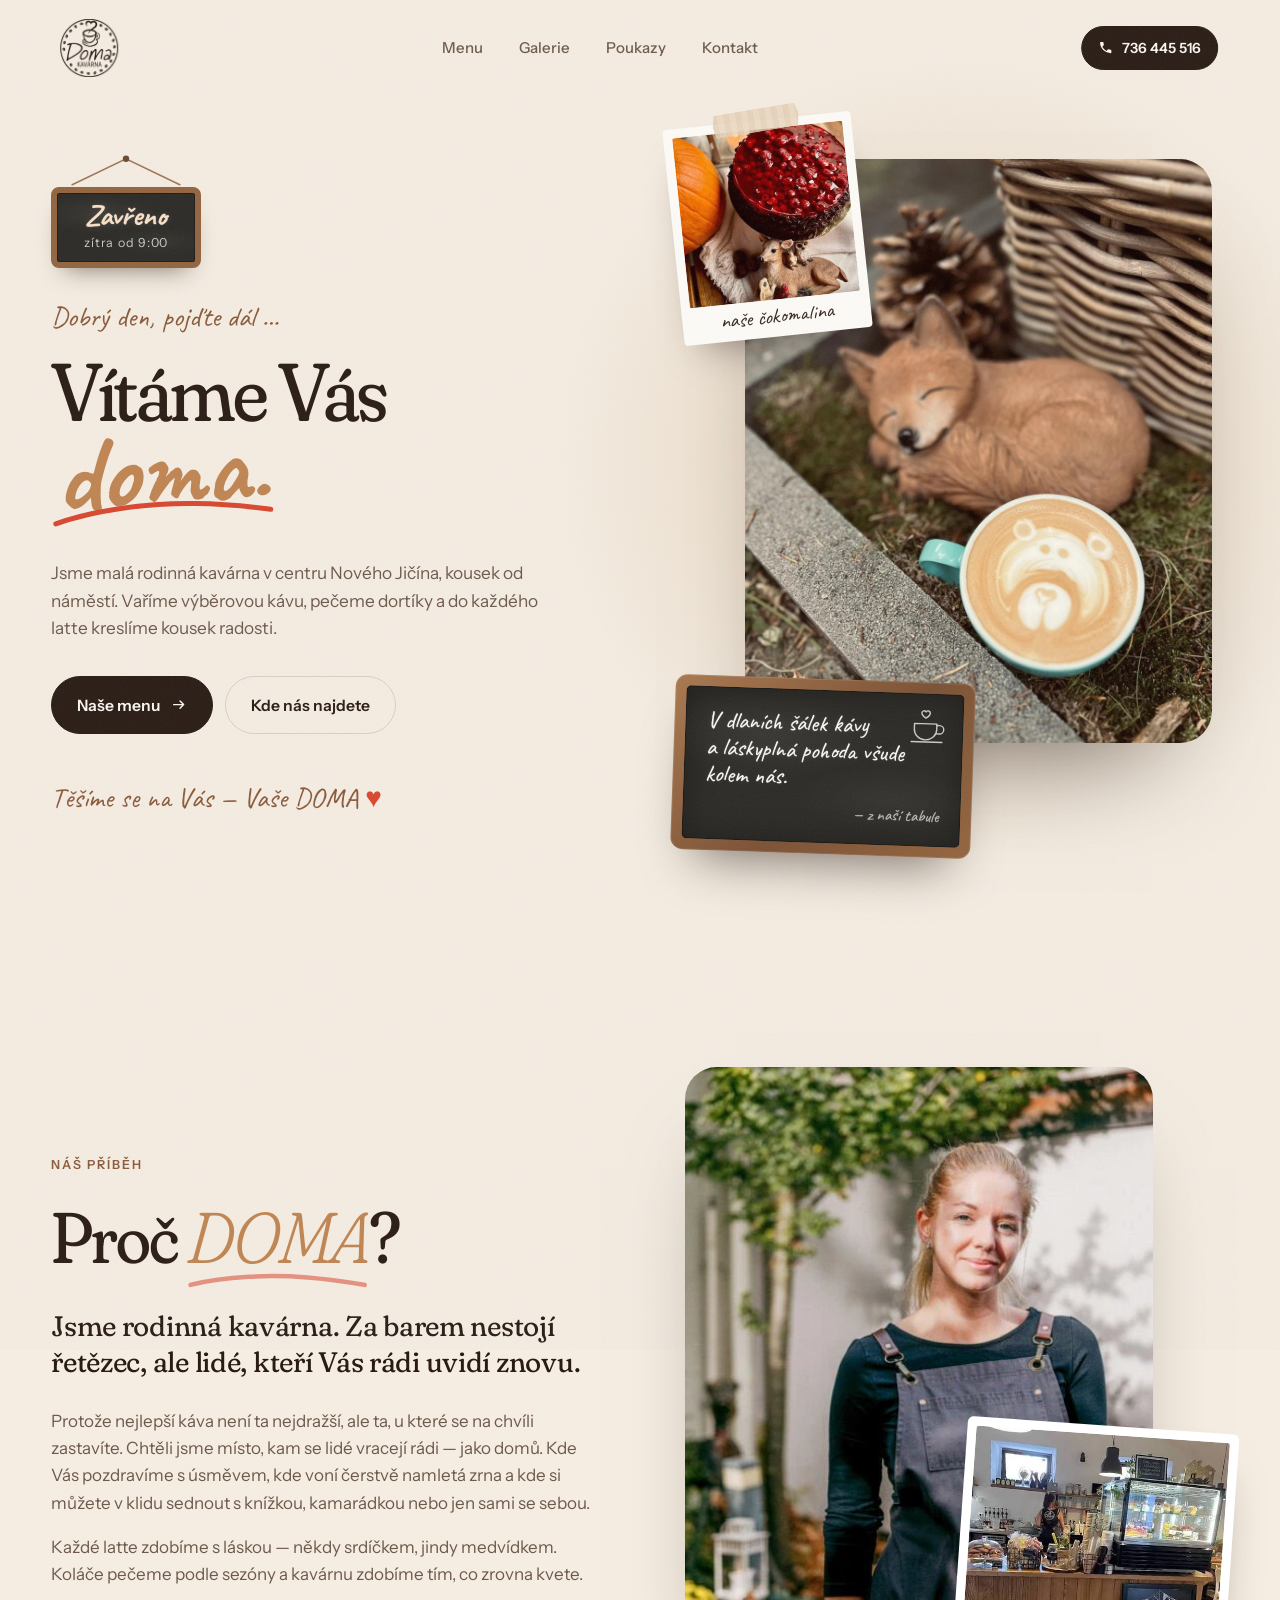
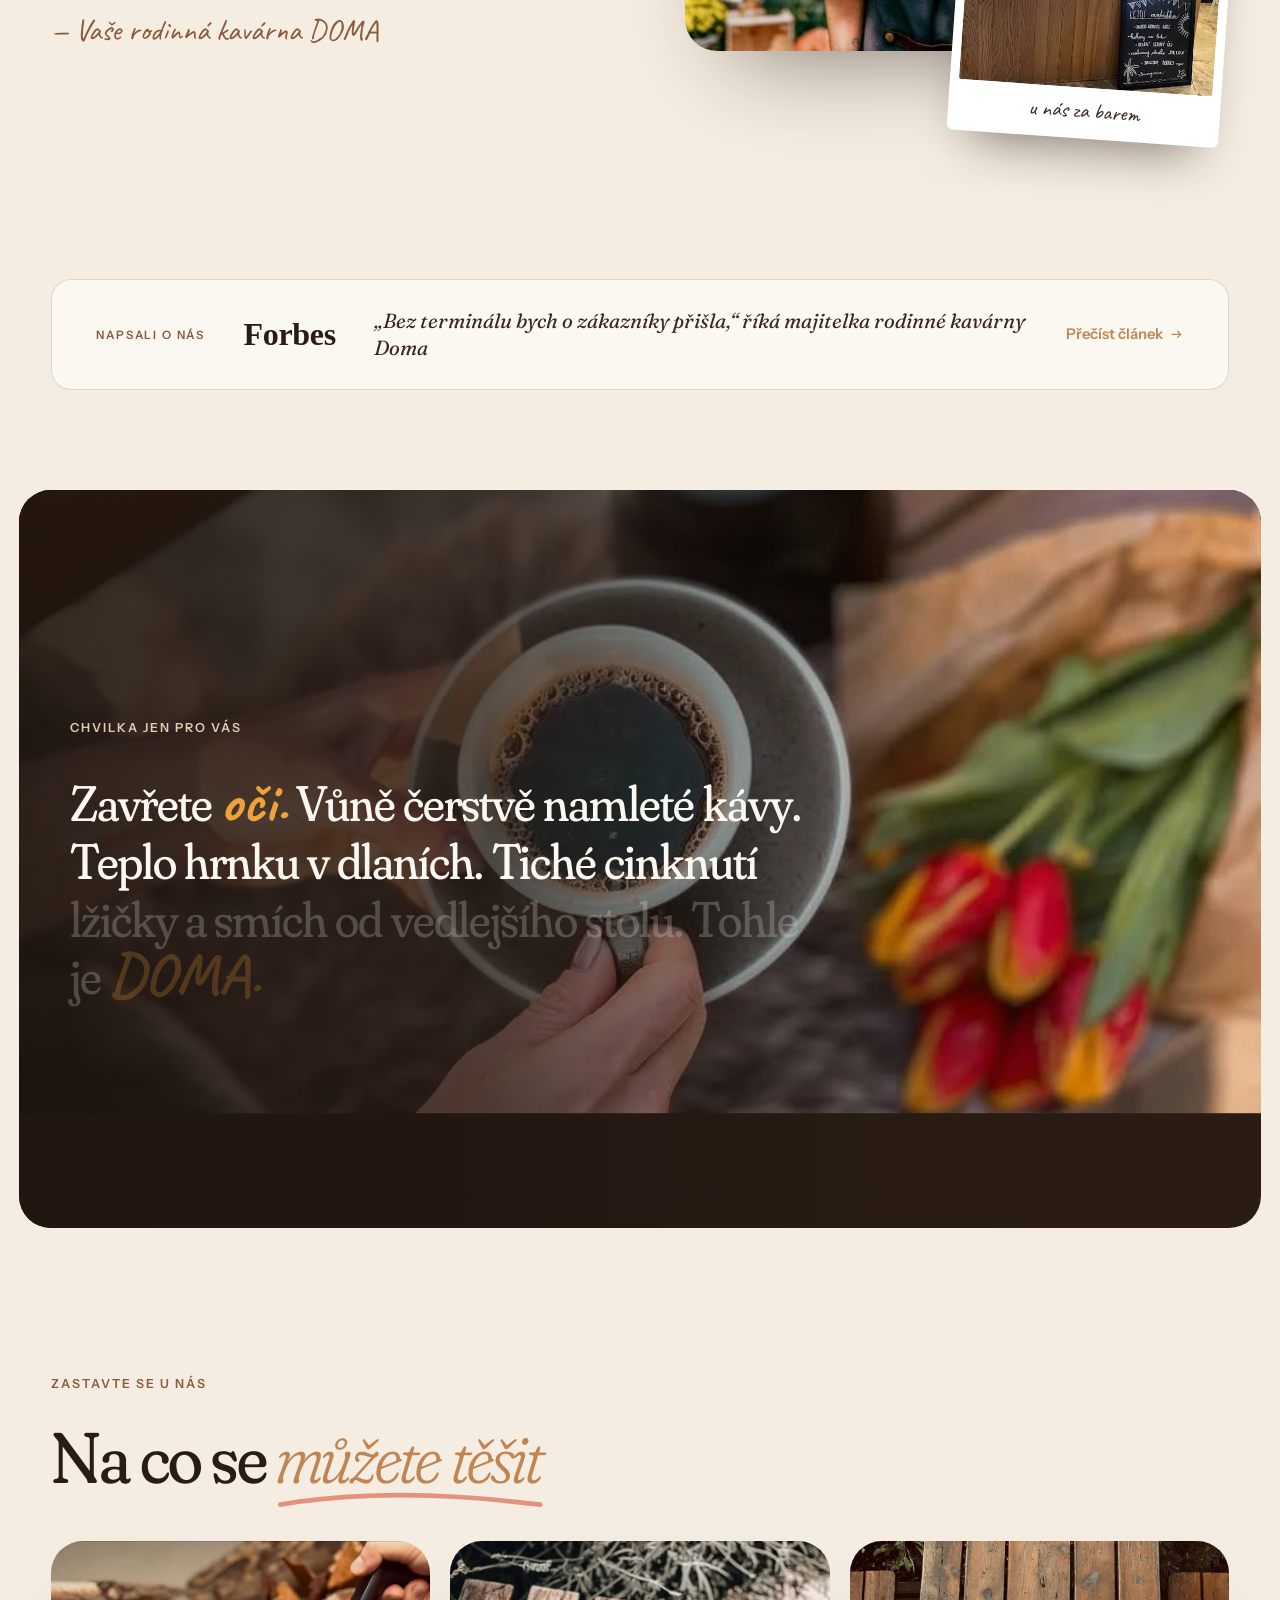
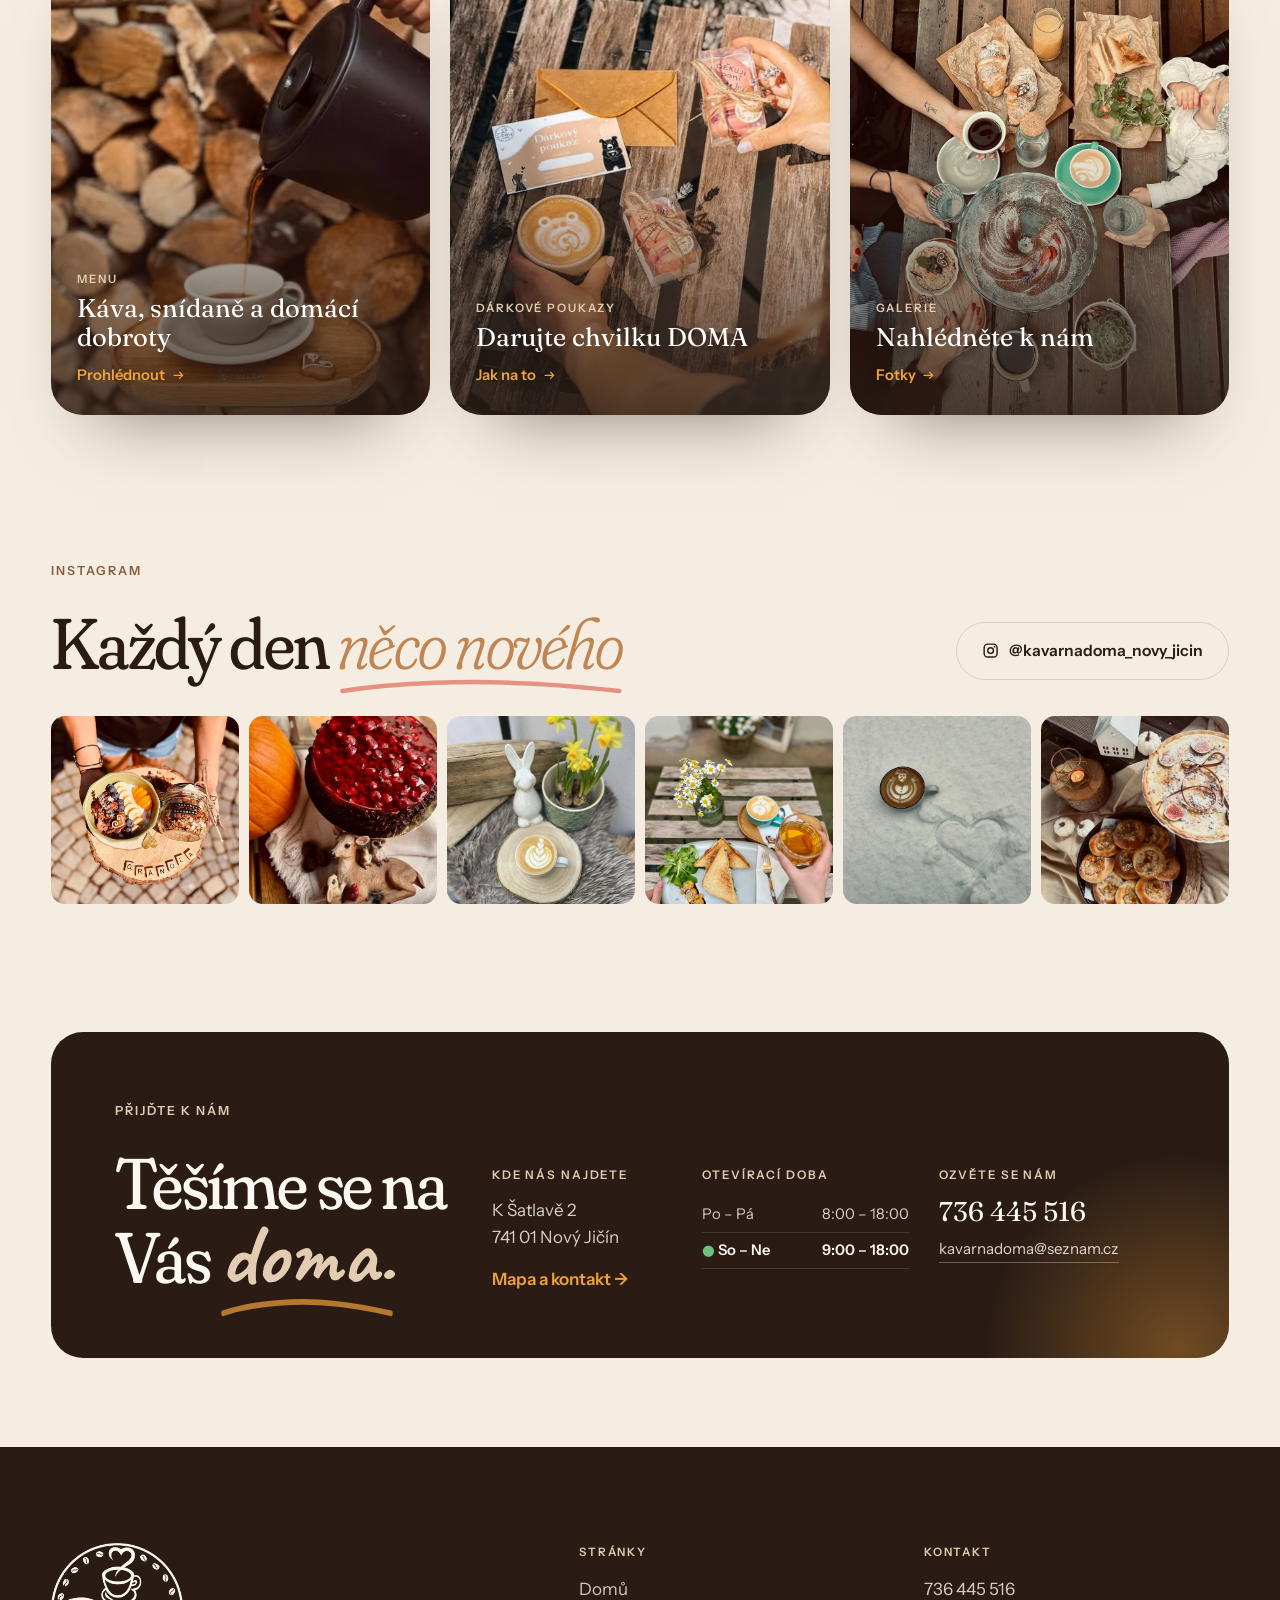
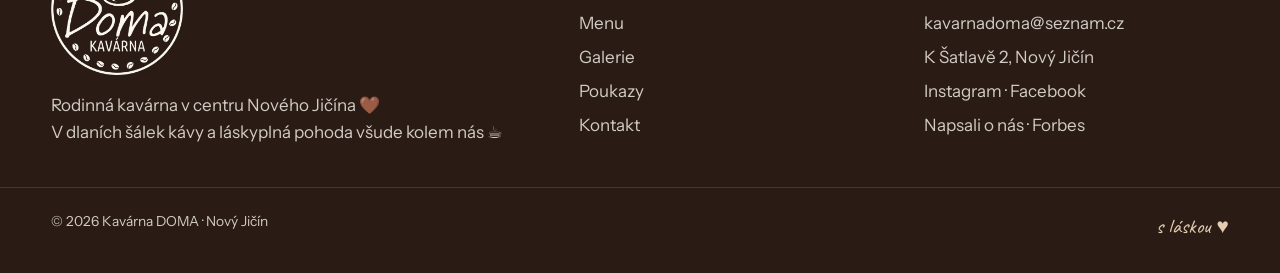
==== commit 3a647fd8: "Nový úvod: cedulka Otevřeno, křídová tabule s jejich větou, polaroid na pásce Co-Authored-By: Claude" ====
--- a/index.html
+++ b/index.html
@@ -56,41 +56,36 @@
 <main>
 
 <section class="hero">
-  <svg class="hero__doodles" viewBox="0 0 1200 800" aria-hidden="true" preserveAspectRatio="xMidYMid slice">
-    <g class="doodle" style="--d:1.4s"><path d="M560 150c8-18 28-18 33 0 5-18 25-18 33 0 0 20-33 36-33 36s-33-16-33-36z"/></g>
-    <g class="doodle" style="--d:1.6s"><ellipse cx="1150" cy="90" rx="13" ry="20" transform="rotate(28 1150 90)"/><path d="M1142 76c10 6 10 22 16 28"/></g>
-    <g class="doodle" style="--d:1.8s"><path d="M40 730h62v14a31 28 0 0 1-62 0z"/><path d="M102 736h8a10 10 0 0 1 0 20h-9"/><path d="M28 778h86"/><path d="M60 718c-6-8 6-12 0-22m18 22c-6-8 6-12 0-22"/></g>
-  </svg>
-
   <div class="hero__text">
-    <p class="open-badge hero-in" style="--d:.05s"><span class="pulse"></span><span data-open-state>Dnes pro Vás otevřeno</span></p>
-    <h1 class="hero__title hero-in" style="--d:.12s">Vítáme Vás <span class="hero__doma">doma.<svg viewBox="0 0 300 40" preserveAspectRatio="none" aria-hidden="true"><path d="M6 26c50-14 120-20 186-16 34 2 66 6 100 12"/></svg></span></h1>
-    <p class="hero__lead hero-in" style="--d:.2s">Jsme malá rodinná kavárna v&nbsp;centru Nového Jičína, kousek od náměstí. Zavřete oči a&nbsp;vychutnejte si vůni výběrové kávy, domácí dortík a&nbsp;chvilku jen pro sebe.</p>
-    <div class="hero__actions hero-in" style="--d:.28s">
+    <div class="doorsign hero-in" aria-live="polite">
+      <svg class="doorsign__string" viewBox="0 0 160 34" aria-hidden="true"><path d="M22 33 80 5l58 28"/><circle cx="80" cy="5" r="3.4"/></svg>
+      <div class="doorsign__board"><span class="doorsign__big" data-sign-big>Otevřeno</span><span class="doorsign__small" data-sign-small>dnes do 18:00</span></div>
+    </div>
+    <p class="hero__hello hero-in" style="--d:.08s">Dobrý den, pojďte dál&nbsp;…</p>
+    <h1 class="hero__title hero-in" style="--d:.14s">Vítáme Vás <span class="hero__doma">doma.<svg viewBox="0 0 300 40" preserveAspectRatio="none" aria-hidden="true"><path d="M6 26c50-14 120-20 186-16 34 2 66 6 100 12"/></svg></span></h1>
+    <p class="hero__lead hero-in" style="--d:.22s">Jsme malá rodinná kavárna v&nbsp;centru Nového Jičína, kousek od náměstí. Vaříme výběrovou kávu, pečeme dortíky a&nbsp;do každého latte kreslíme kousek radosti.</p>
+    <div class="hero__actions hero-in" style="--d:.3s">
       <a href="menu.html" class="btn btn--dark">Naše menu <svg viewBox="0 0 24 24" aria-hidden="true"><path d="M5 12h14m-5-5 5 5-5 5" fill="none" stroke="currentColor" stroke-width="2" stroke-linecap="round" stroke-linejoin="round"/></svg></a>
       <a href="kontakt.html" class="btn btn--ghost">Kde nás najdete</a>
     </div>
-    <p class="hero__sign hero-in" style="--d:.36s">Těšíme se na Vás&nbsp;— Vaše DOMA&nbsp;<span class="beat">♥</span></p>
-  </div>
-
-  <div class="hero__photos" id="heroPhotos">
-    <figure class="hero__back hero-photo" style="--d:.5s" data-depth="18">
-      <img src="assets/img/dort-cokomalina.jpg" alt="Čokomalina – čokoládový dort s malinami" width="504" height="553">
-      <figcaption>čokomalina</figcaption>
+    <p class="hero__sign hero-in" style="--d:.38s">Těšíme se na Vás&nbsp;— Vaše DOMA&nbsp;<span class="beat">♥</span></p>
+  </div>
+
+  <div class="hero__scene">
+    <figure class="hero__main hero-photo">
+      <img src="assets/img/liska.jpg" alt="Latte s medvídkem v pěně vedle spící keramické lištičky" width="1050" height="1400" fetchpriority="high">
     </figure>
-    <figure class="hero__main hero-photo" data-depth="8">
-      <img src="assets/img/liska.jpg" alt="Latte s medvídkem v pěně vedle spící lištičky u proutěného koše" width="1050" height="1400" fetchpriority="high">
-      <span class="hearts" id="hearts" aria-hidden="true"></span>
+    <figure class="hero__snap hero-photo" style="--d:.45s">
+      <img src="assets/img/dort-cokomalina.jpg" alt="Dort čokomalina" width="496" height="545">
+      <figcaption>naše čokomalina</figcaption>
     </figure>
-    <figure class="hero__pol hero-photo" style="--d:.35s" data-depth="-14">
-      <img src="assets/img/kava-tulipany.jpg" alt="Černá káva v dlaních a kytice tulipánů" width="909" height="960">
-      <figcaption>ranní káva s&nbsp;tulipány</figcaption>
-    </figure>
-    <span class="hero__stamp hero-photo" style="--d:.55s" data-depth="22" aria-hidden="true"><img src="assets/img/logo.png" alt="" width="480" height="480"></span>
-    <p class="hero__note hero-in" style="--d:1.1s" aria-hidden="true">
-      <svg viewBox="0 0 90 70"><path class="draw" d="M80 64C66 44 46 26 12 12m0 0 16-2M12 12l6 15"/></svg>
-      <span>s&nbsp;medvídkem, jak jinak</span>
-    </p>
+    <div class="chalk hero-photo" style="--d:.6s">
+      <div class="chalk__in">
+        <svg class="chalk__doodle" viewBox="0 0 60 56" aria-hidden="true"><path d="M10 26h32v8a16 15 0 0 1-32 0z"/><path d="M42 28h4a6 6 0 0 1 0 12h-5"/><path d="M6 52h44"/><path d="M26 18s-6-3.6-6-7.4a3.2 3.2 0 0 1 6-1.4 3.2 3.2 0 0 1 6 1.4c0 3.8-6 7.4-6 7.4z"/></svg>
+        <p class="chalk__text">V&nbsp;dlaních šálek kávy a&nbsp;láskyplná pohoda všude kolem nás.</p>
+        <p class="chalk__by">— z&nbsp;naší tabule</p>
+      </div>
+    </div>
   </div>
 </section>
 
--- a/assets/styles.css
+++ b/assets/styles.css
@@ -136,20 +136,16 @@
   display:grid;grid-template-columns:1fr 1.02fr;align-items:center;gap:clamp(36px,6vw,96px);
   padding:120px var(--gutter) 72px;
 }
-.hero::before{ /* warm latte glow behind the collage */
-  content:"";position:absolute;z-index:-1;right:-6%;top:12%;width:min(62vw,820px);aspect-ratio:1;border-radius:50%;
-  background:radial-gradient(circle at 50% 50%,rgba(227,205,178,.75),rgba(227,205,178,0) 66%);pointer-events:none;
-}
-.hero__doodles{position:absolute;inset:0;width:100%;height:100%;z-index:-1;pointer-events:none;overflow:visible}
-.doodle path,.doodle ellipse{fill:none;stroke:var(--caramel);stroke-width:2.4;stroke-linecap:round;stroke-linejoin:round;opacity:.5;
-  stroke-dasharray:400;stroke-dashoffset:400;transition:stroke-dashoffset 2.2s var(--ease) var(--d,1.4s)}
-.is-loaded .doodle path,.is-loaded .doodle ellipse{stroke-dashoffset:0}
-
+.hero::before{ /* warm lamplight */
+  content:"";position:absolute;z-index:-1;right:-8%;top:4%;width:min(66vw,880px);aspect-ratio:1;border-radius:50%;
+  background:radial-gradient(circle,rgba(239,190,120,.32),rgba(227,205,178,.35) 40%,rgba(227,205,178,0) 68%);pointer-events:none;
+}
 .h1,.hero__title{
   font-family:var(--serif);font-variation-settings:"SOFT" 100,"opsz" 144;font-weight:400;
-  font-size:clamp(2.9rem,6.4vw,5.6rem);line-height:.98;letter-spacing:-.03em;margin:.4em 0 .45em;
+  font-size:clamp(2.9rem,6.4vw,5.6rem);line-height:.98;letter-spacing:-.03em;margin:.15em 0 .45em;
 }
 .h1 em{color:var(--caramel);font-weight:300}
+.hero__hello{font-family:var(--hand);font-size:clamp(1.5rem,2.2vw,1.9rem);color:var(--wood);margin-top:26px;transform:rotate(-2deg);transform-origin:left}
 .hero__doma{position:relative;display:inline-block;font-family:var(--hand);font-weight:700;font-size:1.32em;line-height:.8;letter-spacing:0;color:var(--caramel);padding:0 .06em;transform:rotate(-3deg);transform-origin:left bottom}
 .hero__doma svg{position:absolute;left:0;right:0;bottom:-.16em;width:100%;height:.3em;overflow:visible}
 .hero__doma path{fill:none;stroke:var(--tulip);stroke-width:5;stroke-linecap:round;stroke-dasharray:320;stroke-dashoffset:320;transition:stroke-dashoffset 1.1s var(--ease) .95s;vector-effect:non-scaling-stroke}
@@ -159,63 +155,66 @@
 .hero__sign{font-family:var(--hand);font-size:1.75rem;color:var(--wood);margin-top:1.5em}
 .beat{display:inline-block;color:var(--tulip);animation:beat 2.6s var(--ease) infinite 2s}
 @keyframes beat{0%,55%,100%{transform:scale(1)}15%{transform:scale(1.25)}30%{transform:scale(.95)}}
-.open-badge{display:inline-flex;align-items:center;gap:10px;padding:.5em 1em;border-radius:999px;background:var(--cream);border:1px solid var(--line);font-size:.9rem}
-.open-badge span:last-child{color:var(--ink);font-weight:500}
+@keyframes spin{to{transform:rotate(360deg)}}
+@keyframes sway{0%,100%{rotate:-4deg}50%{rotate:4deg}}
 .pulse{position:relative;width:8px;height:8px;border-radius:50%;background:#4E9A5B}
 .pulse::after{content:"";position:absolute;inset:0;border-radius:50%;background:inherit;animation:pulse 2.4s infinite}
-.open-badge.is-closed .pulse{background:var(--caramel)}
 @keyframes pulse{to{transform:scale(2.8);opacity:0}}
-@keyframes spin{to{transform:rotate(360deg)}}
-@keyframes sway{0%,100%{rotate:-4deg}50%{rotate:4deg}}
-
-/* collage */
-.hero__photos{position:relative;padding:4% 0 11% 10%;--px:0;--py:0}
-.hero__photos [data-depth]{translate:calc(var(--px) * var(--dp) * 1px) calc(var(--py) * var(--dp) * 1px);transition:translate 1.2s var(--ease),opacity 1.3s var(--ease) var(--d,.1s),transform 1.6s var(--ease) var(--d,.1s)}
-.hero__main{position:relative;z-index:2;margin:0;aspect-ratio:4/5;border-radius:var(--r-lg);overflow:hidden;box-shadow:0 60px 100px -60px rgba(42,28,21,.7)}
+
+/* chalkboard surface shared by the door sign and the board */
+.doorsign__board,.chalk__in{
+  background:
+    radial-gradient(ellipse 60% 40% at 30% 30%,rgba(255,255,255,.06),transparent 70%),
+    radial-gradient(ellipse 50% 30% at 75% 70%,rgba(255,255,255,.045),transparent 70%),
+    #2c2a26;
+  color:rgba(255,255,255,.93);
+}
+.doorsign__big,.chalk__text,.chalk__by{font-family:var(--hand);text-shadow:0 0 1px rgba(255,255,255,.55),0 0 8px rgba(255,255,255,.12)}
+
+/* "Otevřeno" sign hanging on a string, like on the café door */
+.doorsign{position:relative;display:inline-block;margin-top:34px;transform-origin:50% -30px;animation:swing 7s ease-in-out infinite}
+@keyframes swing{0%,100%{rotate:-2.4deg}50%{rotate:2.4deg}}
+.doorsign__string{position:absolute;left:50%;top:-34px;width:150px;height:34px;transform:translateX(-50%);overflow:visible}
+.doorsign__string path{fill:none;stroke:#9c7656;stroke-width:1.6}
+.doorsign__string circle{fill:#6b4a31}
+.doorsign__board{display:flex;flex-direction:column;align-items:center;min-width:150px;padding:8px 22px 9px;border-radius:8px;border:6px solid #93643f;box-shadow:inset 0 0 0 1px rgba(0,0,0,.35),0 14px 24px -14px rgba(42,28,21,.6)}
+.doorsign__big{font-weight:700;font-size:1.85rem;line-height:1}
+.doorsign__small{font-size:.78rem;letter-spacing:.06em;opacity:.8;margin-top:3px}
+.doorsign.is-closed .doorsign__big{color:rgba(255,228,200,.95)}
+
+/* scene */
+.hero__scene{position:relative;padding:7% 3% 20% 13%}
+.hero__main{position:relative;z-index:1;margin:0;aspect-ratio:4/5;border-radius:var(--r-lg);overflow:hidden;box-shadow:0 60px 100px -60px rgba(42,28,21,.7)}
 .hero__main img{width:100%;height:100%;object-fit:cover;object-position:center 62%;transition:transform 8s ease-out}
 .is-loaded .hero__main img{transform:scale(1.04)}
-.hero__back{position:absolute;z-index:3;left:0;top:0;width:29%;margin:0;padding:8px 8px 0;background:#fff;border-radius:6px;box-shadow:0 24px 40px -22px rgba(42,28,21,.5)}
-.hero__back img{aspect-ratio:1;width:100%;height:auto;object-fit:cover;object-position:72% 28%;border-radius:3px}
-.hero__back figcaption{font-family:var(--hand);font-size:1.2rem;text-align:center;padding:4px 0 8px;color:var(--espresso-2);line-height:1.1}
-.hero__pol{
-  position:absolute;z-index:3;left:0;bottom:0;width:40%;margin:0;padding:9px 9px 0;background:#fff;border-radius:6px;
-  box-shadow:0 30px 50px -24px rgba(42,28,21,.55);
-}
-.hero__pol img{aspect-ratio:1;width:100%;height:auto;object-fit:cover;border-radius:3px}
-.hero__pol figcaption{font-family:var(--hand);font-size:1.35rem;text-align:center;padding:6px 0 10px;color:var(--espresso-2);line-height:1.1}
-.hero__stamp{position:absolute;z-index:4;right:-22px;top:-4px;width:clamp(96px,10vw,132px);aspect-ratio:1;border-radius:50%;background:var(--cream);padding:9px;box-shadow:0 20px 40px -18px rgba(42,28,21,.5)}
-.hero__stamp img{width:100%;height:100%}
-.hero__note{position:absolute;z-index:4;right:-2%;bottom:-1%;display:flex;align-items:flex-end;gap:6px;font-family:var(--hand);font-size:1.55rem;line-height:1;color:var(--wood);transform:rotate(-4deg)}
-.hero__note svg{width:62px;order:-1;margin-bottom:12px;overflow:visible}
-.hero__note .draw{fill:none;stroke:currentColor;stroke-width:2.6;stroke-linecap:round;stroke-linejoin:round;stroke-dasharray:140;stroke-dashoffset:140;transition:stroke-dashoffset 1s var(--ease) 1.5s}
-.is-loaded .hero__note .draw{stroke-dashoffset:0}
-
-/* little hearts rising from the latte */
-.hearts{position:absolute;left:66%;top:66%;width:0;height:0;pointer-events:none}
-.heartlet{position:absolute;left:0;top:0;width:18px;height:16px;color:#fff;opacity:0;animation:rise 3.4s ease-out forwards;filter:drop-shadow(0 2px 6px rgba(42,28,21,.25))}
-@keyframes rise{
-  0%{opacity:0;transform:translate(0,0) scale(.5) rotate(0)}
-  15%{opacity:.95}
-  100%{opacity:0;transform:translate(var(--dx,10px),-150px) scale(1.15) rotate(var(--rot,10deg))}
-}
+
+
+/* taped snapshot */
+.hero__snap{position:absolute;z-index:2;left:0;top:0;width:34%;margin:0;padding:9px 9px 0;background:#fdfbf7;border-radius:4px;box-shadow:0 24px 40px -22px rgba(42,28,21,.55)}
+.hero__snap::before{content:"";position:absolute;left:50%;top:-12px;width:46%;height:24px;transform:translateX(-50%) rotate(-4deg);background:repeating-linear-gradient(90deg,rgba(227,205,178,.82) 0 6px,rgba(234,214,190,.82) 6px 12px);box-shadow:0 1px 2px rgba(42,28,21,.15);clip-path:polygon(3% 0,97% 4%,100% 50%,97% 100%,2% 96%,0 50%)}
+.hero__snap img{aspect-ratio:1;width:100%;height:auto;object-fit:cover;object-position:72% 28%;border-radius:2px}
+.hero__snap figcaption{font-family:var(--hand);font-size:1.3rem;text-align:center;padding:5px 0 9px;color:var(--espresso-2);line-height:1.1}
+
+/* chalkboard with their own words */
+.chalk{position:absolute;z-index:3;left:0;bottom:0;width:54%;padding:11px;border-radius:12px;background:linear-gradient(135deg,#a9784f,#7b5134 55%,#94653f);box-shadow:0 30px 50px -24px rgba(42,28,21,.6),inset 0 0 0 1px rgba(255,255,255,.12)}
+.chalk__in{position:relative;border-radius:5px;padding:20px 22px 16px;box-shadow:inset 0 0 0 1px rgba(0,0,0,.4),inset 0 0 30px rgba(0,0,0,.35)}
+.chalk__doodle{position:absolute;right:14px;top:12px;width:42px;opacity:.75}
+.chalk__doodle path{fill:none;stroke:#fff;stroke-width:2;stroke-linecap:round;stroke-linejoin:round}
+.chalk__text{font-size:clamp(1.3rem,1.85vw,1.7rem);line-height:1.15;padding-right:36px}
+.chalk__by{font-size:1.05rem;opacity:.7;margin-top:8px;text-align:right}
 
 /* intro states */
 .hero-in{opacity:0;transform:translateY(18px);transition:opacity 1s var(--ease) var(--d,0s),transform 1s var(--ease) var(--d,0s)}
-.hero__note.hero-in{transform:rotate(-4deg) translateY(10px)}
-.hero-photo{opacity:0}
+.hero-photo{opacity:0;transition:opacity 1.3s var(--ease) var(--d,.1s),transform 1.6s var(--ease) var(--d,.1s)}
 .hero__main.hero-photo{transform:scale(1.03)}
-.hero__pol.hero-photo{transform:rotate(-12deg) translateY(30px)}
-.hero__back.hero-photo{transform:rotate(-2deg) translate(20px,20px)}
-.hero__stamp.hero-photo{transform:rotate(-60deg) scale(.6)}
+.hero__snap.hero-photo{transform:rotate(-14deg) translateY(30px)}
+.chalk.hero-photo{transform:rotate(8deg) translateY(40px)}
 .is-loaded .hero-in{opacity:1;transform:none}
-.is-loaded .hero__note.hero-in{transform:rotate(-4deg)}
 .is-loaded .hero-photo{opacity:1}
 .is-loaded .hero__main.hero-photo{transform:none}
-.is-loaded .hero__pol.hero-photo{transform:rotate(-5deg)}
-.is-loaded .hero__back.hero-photo{transform:rotate(-8deg)}
-.is-loaded .hero__stamp.hero-photo{transform:rotate(-10deg)}
-.hero__pol:hover{transform:rotate(-2deg) translateY(-6px)!important}
-.hero__back:hover{transform:rotate(-4deg) translateY(-6px)!important}
+.is-loaded .hero__snap.hero-photo{transform:rotate(-6deg)}
+.is-loaded .chalk.hero-photo{transform:rotate(2deg)}
+.hero__snap:hover{transform:rotate(-2deg) translateY(-6px)!important}
 
 /* hand-drawn underline under accent words in section headings */
 .h2 em,.h1 em{background:url("data:image/svg+xml,%3Csvg xmlns='http://www.w3.org/2000/svg' viewBox='0 0 200 12' preserveAspectRatio='none'%3E%3Cpath d='M3 8c40-6 90-7 130-5 22 1 44 3 64 5' fill='none' stroke='%23D9472F' stroke-width='3' stroke-linecap='round' opacity='.55'/%3E%3C/svg%3E") no-repeat 0 100%/0% .26em;transition:background-size 1.1s var(--ease) .45s;padding-bottom:.14em}
@@ -555,7 +554,7 @@
   .drawer__info a{font-family:var(--sans)!important;font-size:inherit!important;line-height:inherit!important;color:var(--wood)}
 
   .hero{grid-template-columns:1fr;min-height:auto;padding-top:110px;gap:48px}
-  .hero__photos{max-width:560px;width:100%;justify-self:center}
+  .hero__scene{max-width:580px;width:100%;justify-self:center}
   .story,.menu__body,.visit,.gift,.band__card{grid-template-columns:1fr}
   .collage{max-width:560px;width:100%;justify-self:center}
   .menu__card{grid-column:1;grid-row:auto;position:relative;top:0}
@@ -573,17 +572,21 @@
   .nav{padding:8px 8px 8px 14px;top:10px}
   .nav__cta{display:none}
   .brand__logo{width:50px;height:50px}
-  .hero__stamp{right:-6px;top:0;width:84px;padding:6px}
   .hero{padding-top:96px}
-  .hero__photos{padding:6% 0 16% 6%}
-  .hero__pol{width:44%}
-  .hero__back{width:30%;padding:5px 5px 0}
-  .hero__note{font-size:1.2rem;right:0;bottom:1%}
-  .hero__doodles{display:none}
-  .hero__back figcaption{font-size:.95rem;padding:2px 0 5px}
-  .hero__note svg{width:42px}
-  .hero::before{width:120vw;right:-40%;top:40%}
-  .hero__pol figcaption,.collage__side figcaption{font-size:1.05rem}
+  .hero::before{display:none}
+  .hero__scene{padding:9% 0 26% 8%}
+  .hero__snap{width:36%;padding:6px 6px 0}
+  .hero__snap figcaption{font-size:1rem;padding:3px 0 6px}
+  .chalk{width:72%;padding:8px}
+  .chalk__in{padding:14px 16px 12px}
+  .chalk__text{font-size:1.2rem;padding-right:30px}
+  .chalk__by{font-size:.9rem}
+  .chalk__doodle{width:30px;right:10px;top:10px}
+  .doorsign{margin-top:30px}
+  .doorsign__board{min-width:128px;padding:6px 16px 7px}
+  .doorsign__big{font-size:1.55rem}
+  .hero__hello{margin-top:18px;font-size:1.4rem}
+  .collage__side figcaption{font-size:1.05rem}
   .tabs{width:100%}
   .tabs button{flex:1;padding:.75em .3em;font-size:.84rem}
   .items h4{font-size:1.25rem}
@@ -617,7 +620,6 @@
   .hero__actions{display:grid;grid-template-columns:1fr 1fr;gap:10px;margin-top:1.5em}
   .hero__actions .btn{justify-content:center;padding:.95em .8em;font-size:.92rem}
   .hero__sign{display:none}
-  .hero__main{aspect-ratio:1/1.05}
 
   .story{gap:36px}
   .collage{padding:0 10% 18% 0}
@@ -656,10 +658,9 @@
 @media (prefers-reduced-motion:reduce){
   *,*::before,*::after{animation:none!important;transition:none!important}
   .reveal,.hero-in,.hero-photo{opacity:1!important}
-  .reveal,.hero-in:not(.hero__note){transform:none!important}
-  .doodle path,.doodle ellipse,.hero__doma path,.hero__note .draw{stroke-dashoffset:0!important}
+  .reveal,.hero-in{transform:none!important}
+  .hero__doma path{stroke-dashoffset:0!important}
   .h2 em,.h1 em{background-size:100% .26em!important}
-  .hero__pol{transform:rotate(-5deg)!important}
   .senses__text .w{opacity:1}
 }
 .steps,.services-wrap{padding-bottom:clamp(60px,8vw,110px)}
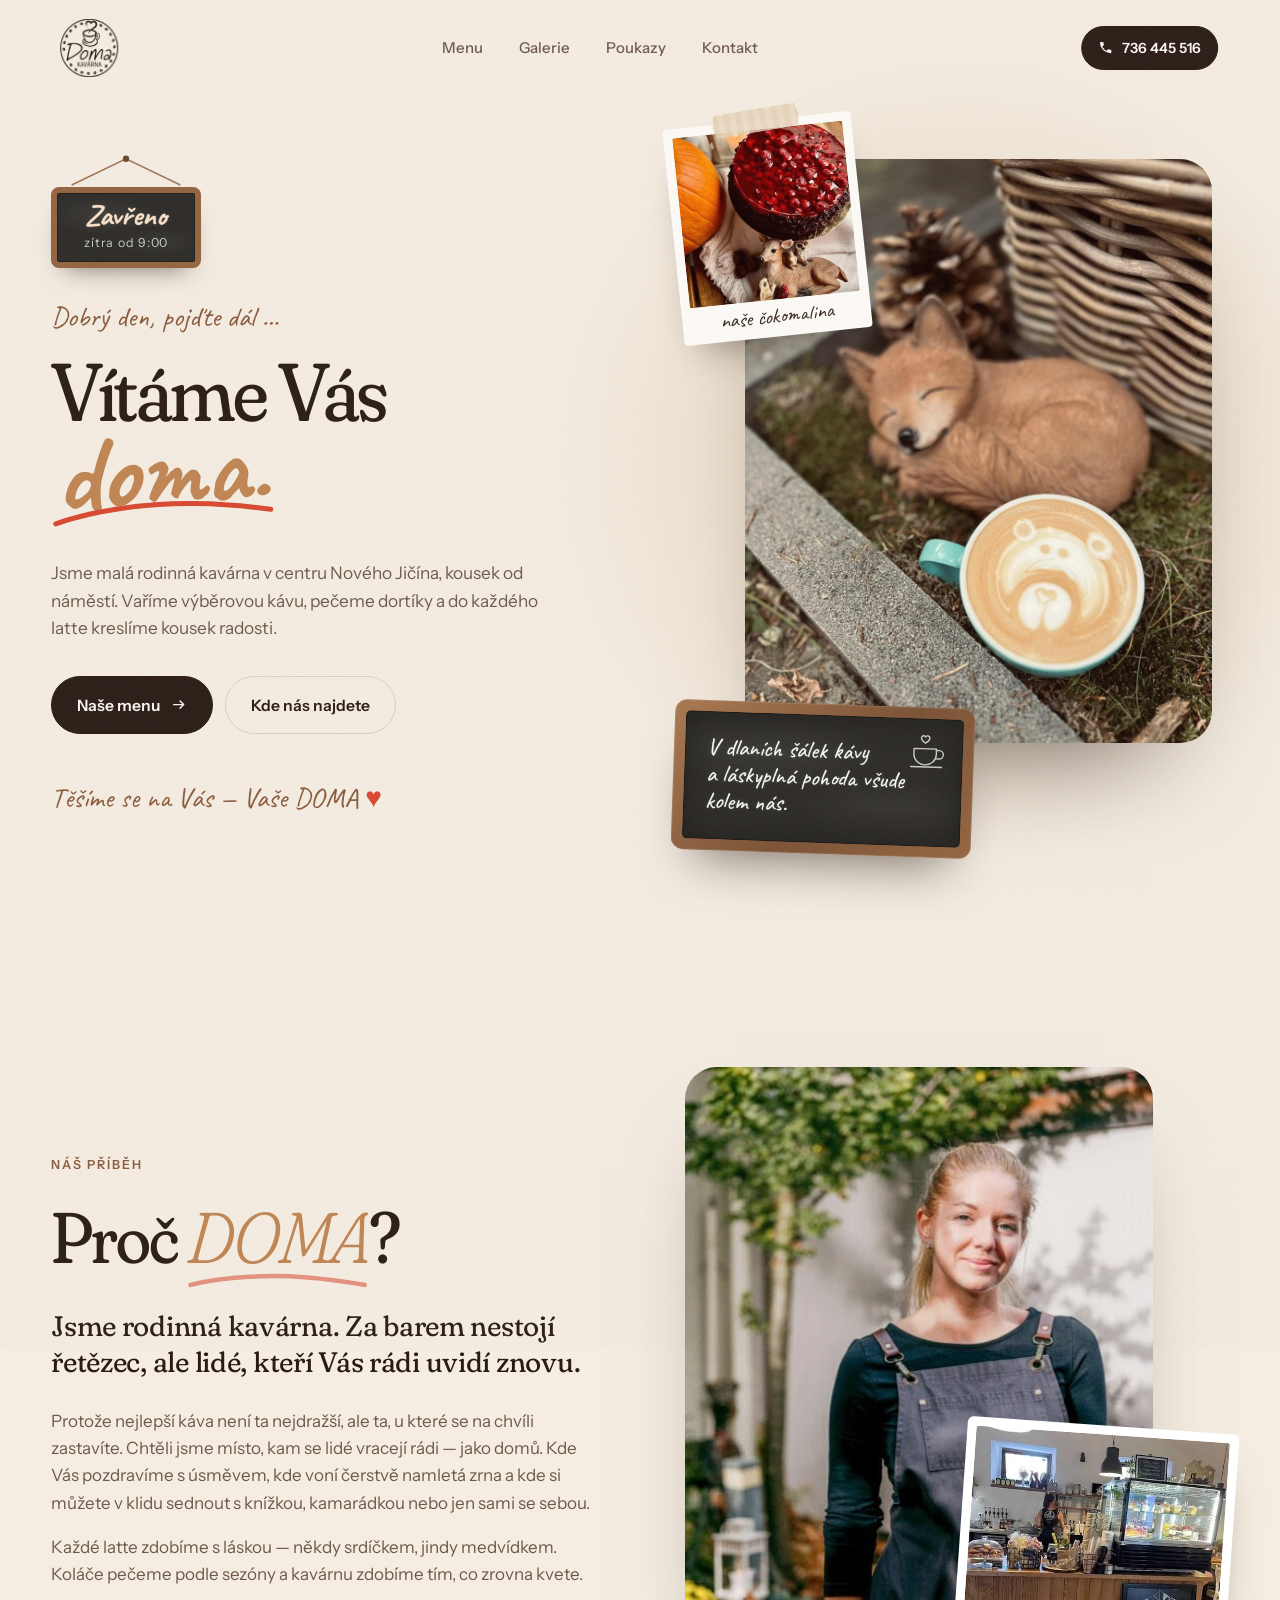
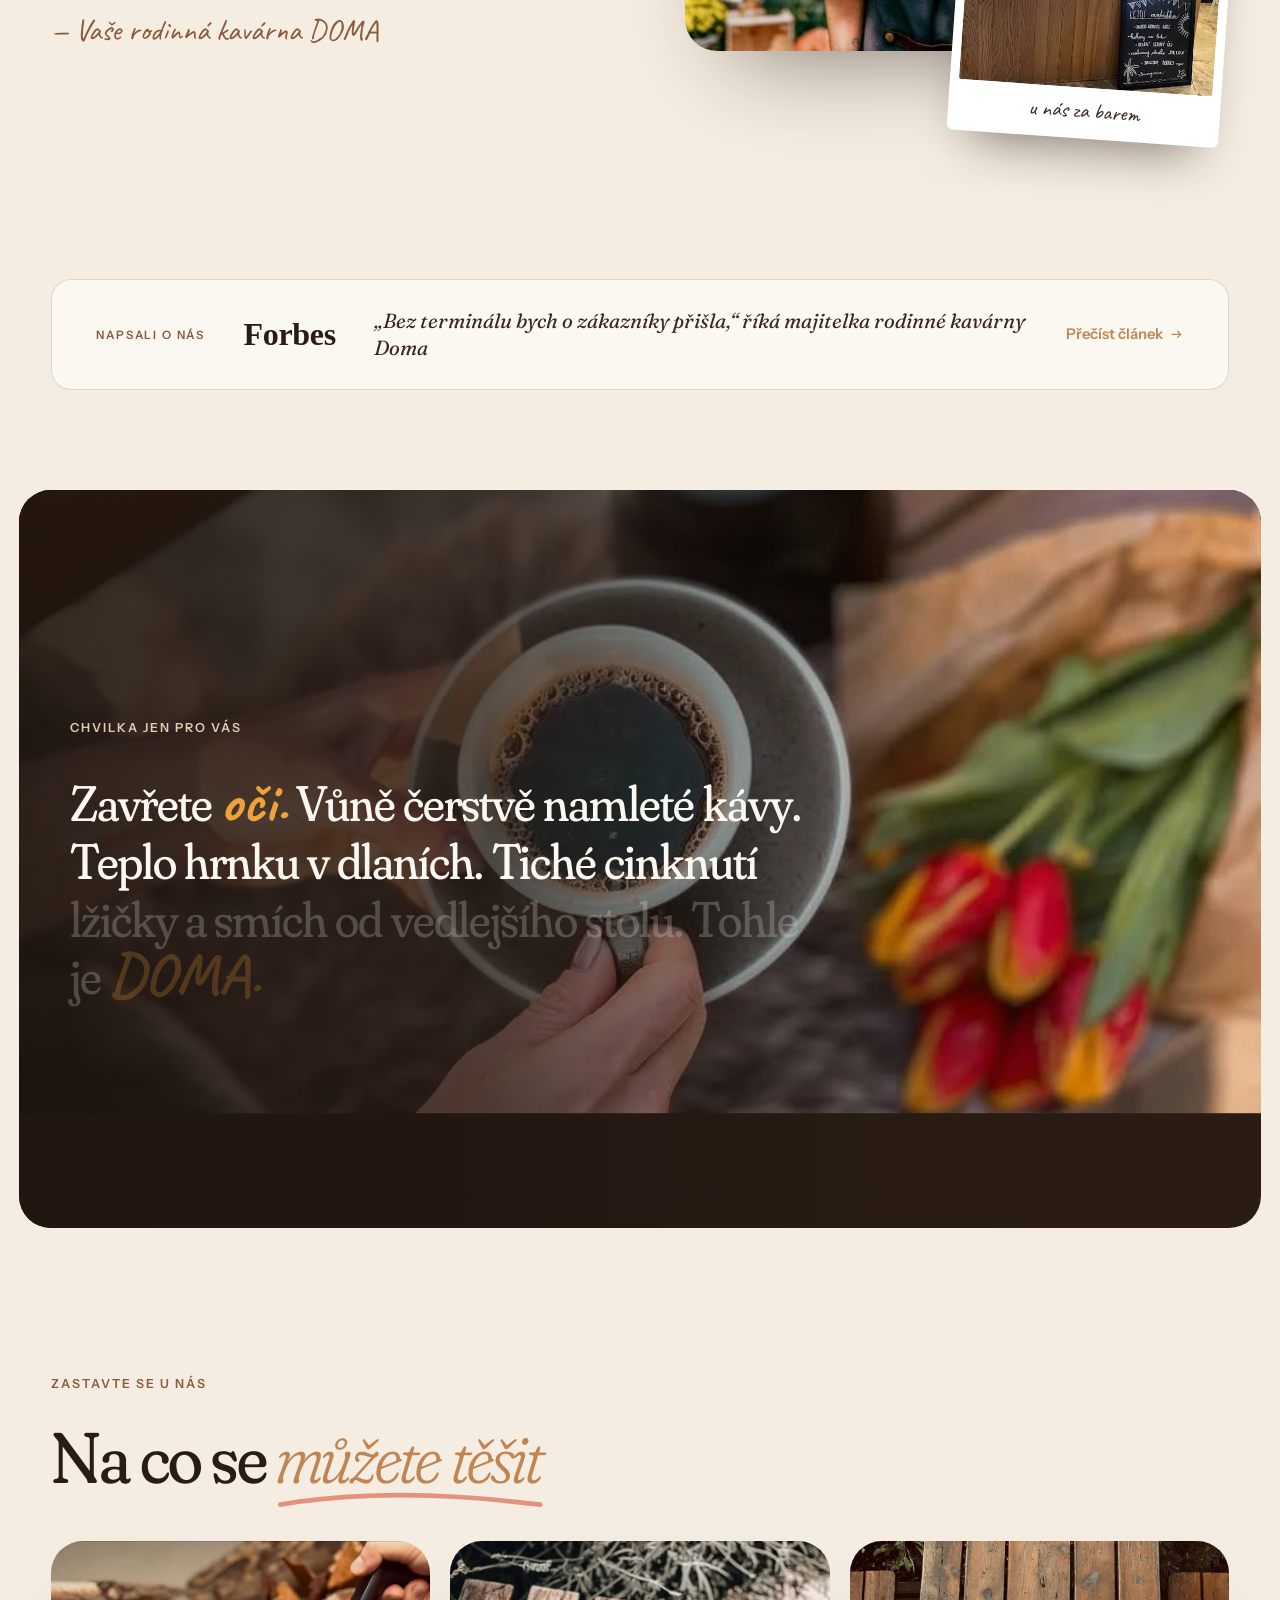
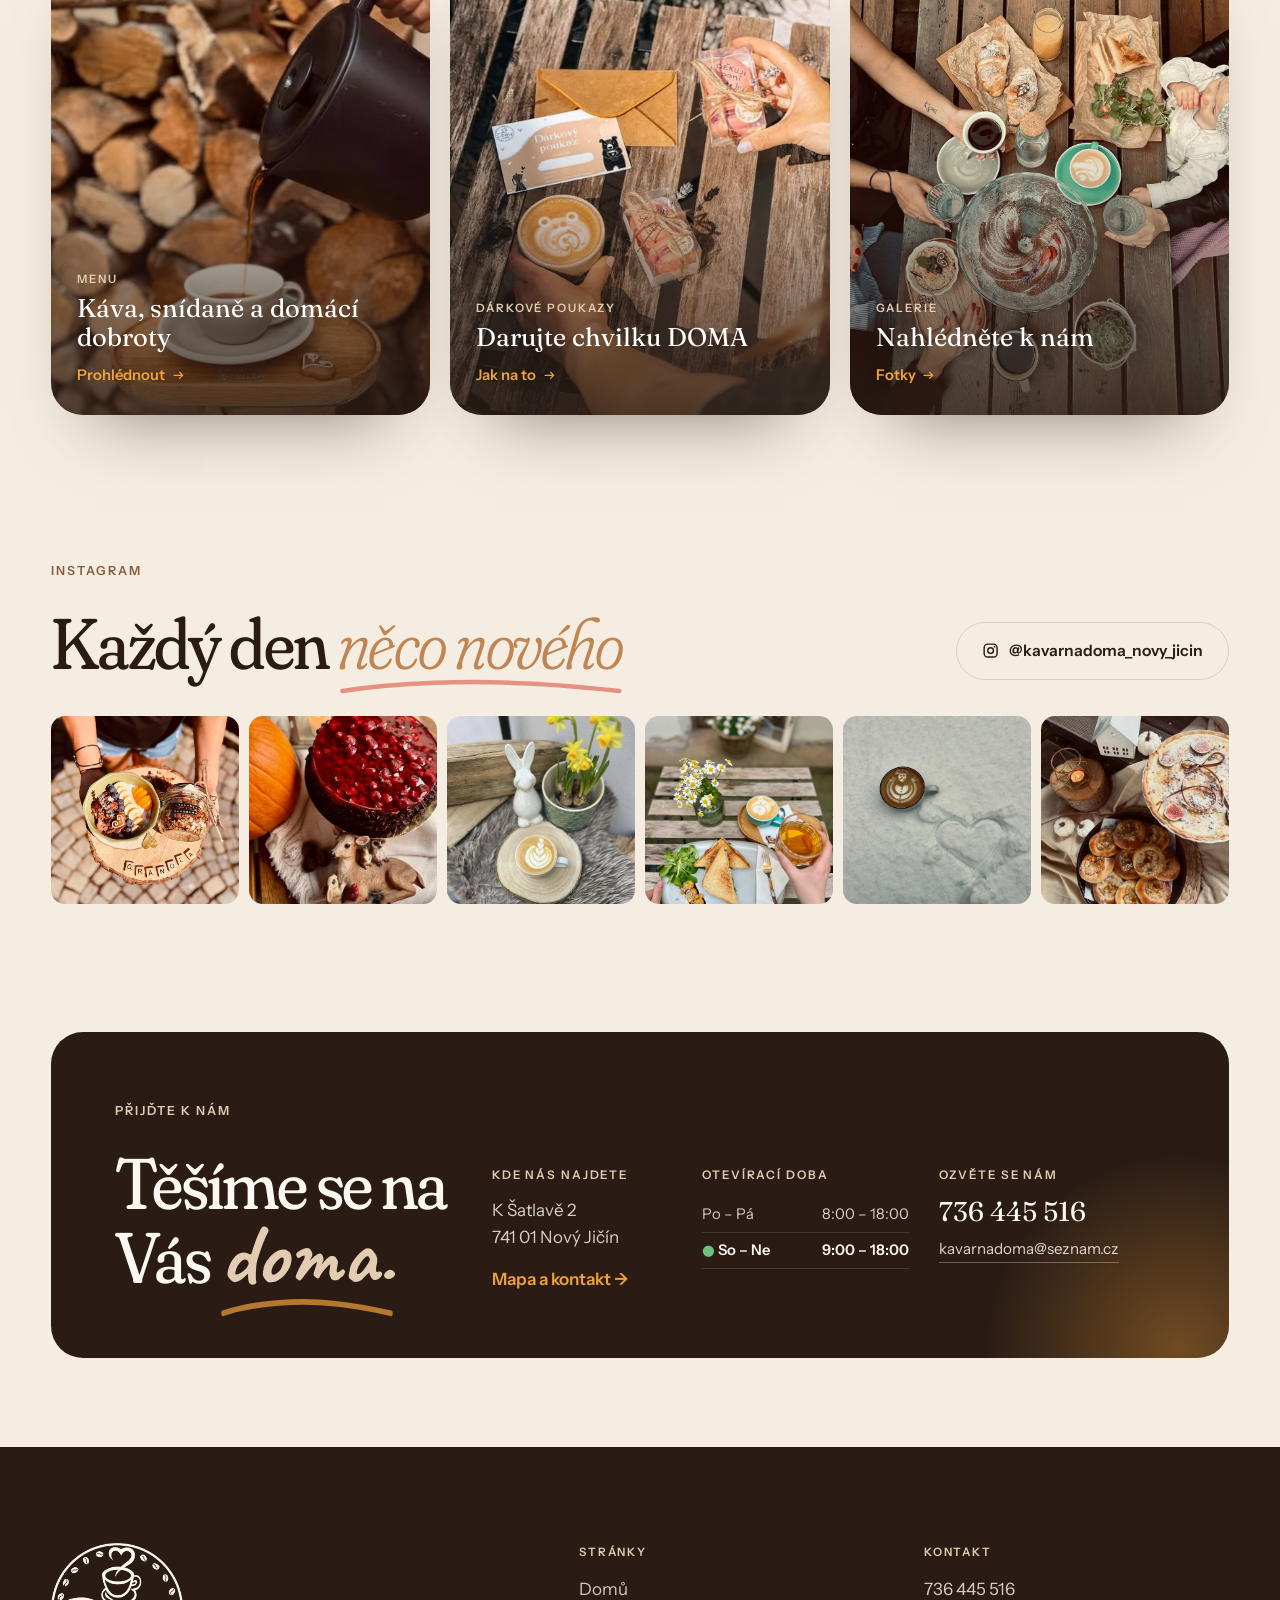
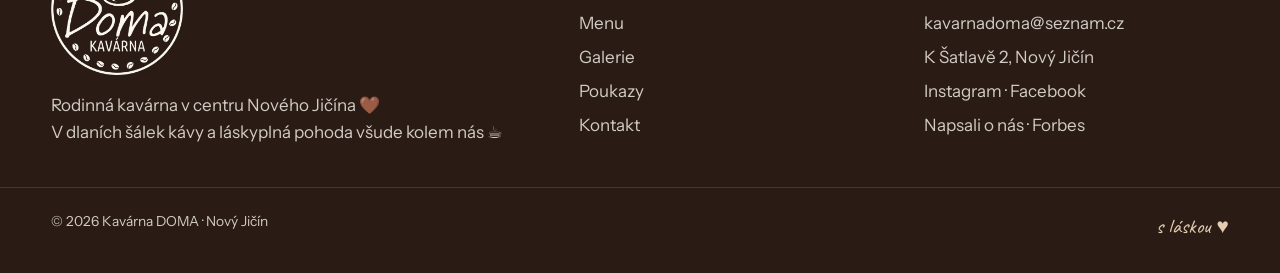
==== commit 2f929f91: "Odebrán popisek pod tabulí v úvodu Co-Authored-By: Claude Opus 5.5 <noreply@anthropic.com> Claude-Se" ====
--- a/index.html
+++ b/index.html
@@ -83,7 +83,6 @@
       <div class="chalk__in">
         <svg class="chalk__doodle" viewBox="0 0 60 56" aria-hidden="true"><path d="M10 26h32v8a16 15 0 0 1-32 0z"/><path d="M42 28h4a6 6 0 0 1 0 12h-5"/><path d="M6 52h44"/><path d="M26 18s-6-3.6-6-7.4a3.2 3.2 0 0 1 6-1.4 3.2 3.2 0 0 1 6 1.4c0 3.8-6 7.4-6 7.4z"/></svg>
         <p class="chalk__text">V&nbsp;dlaních šálek kávy a&nbsp;láskyplná pohoda všude kolem nás.</p>
-        <p class="chalk__by">— z&nbsp;naší tabule</p>
       </div>
     </div>
   </div>
--- a/assets/styles.css
+++ b/assets/styles.css
@@ -197,7 +197,7 @@
 
 /* chalkboard with their own words */
 .chalk{position:absolute;z-index:3;left:0;bottom:0;width:54%;padding:11px;border-radius:12px;background:linear-gradient(135deg,#a9784f,#7b5134 55%,#94653f);box-shadow:0 30px 50px -24px rgba(42,28,21,.6),inset 0 0 0 1px rgba(255,255,255,.12)}
-.chalk__in{position:relative;border-radius:5px;padding:20px 22px 16px;box-shadow:inset 0 0 0 1px rgba(0,0,0,.4),inset 0 0 30px rgba(0,0,0,.35)}
+.chalk__in{position:relative;border-radius:5px;padding:22px 22px 24px;box-shadow:inset 0 0 0 1px rgba(0,0,0,.4),inset 0 0 30px rgba(0,0,0,.35)}
 .chalk__doodle{position:absolute;right:14px;top:12px;width:42px;opacity:.75}
 .chalk__doodle path{fill:none;stroke:#fff;stroke-width:2;stroke-linecap:round;stroke-linejoin:round}
 .chalk__text{font-size:clamp(1.3rem,1.85vw,1.7rem);line-height:1.15;padding-right:36px}
@@ -578,7 +578,7 @@
   .hero__snap{width:36%;padding:6px 6px 0}
   .hero__snap figcaption{font-size:1rem;padding:3px 0 6px}
   .chalk{width:72%;padding:8px}
-  .chalk__in{padding:14px 16px 12px}
+  .chalk__in{padding:15px 16px 17px}
   .chalk__text{font-size:1.2rem;padding-right:30px}
   .chalk__by{font-size:.9rem}
   .chalk__doodle{width:30px;right:10px;top:10px}
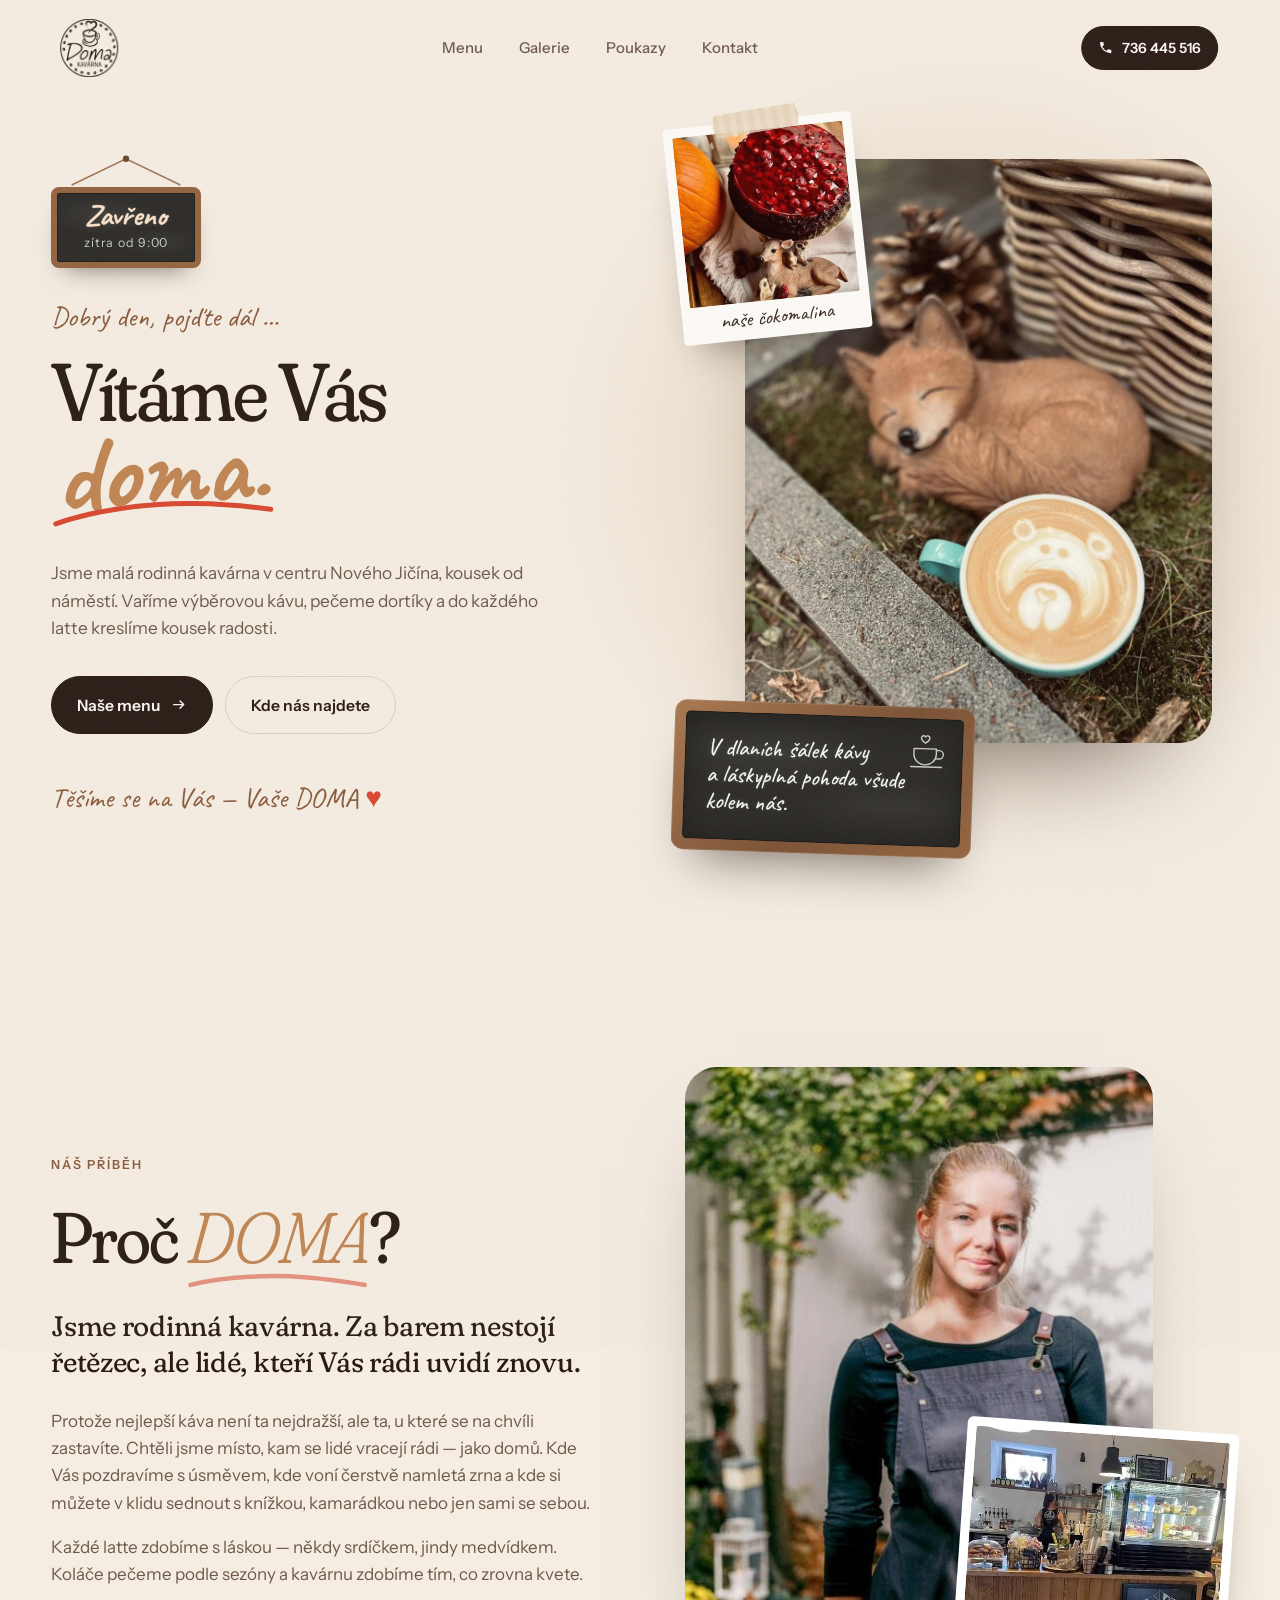
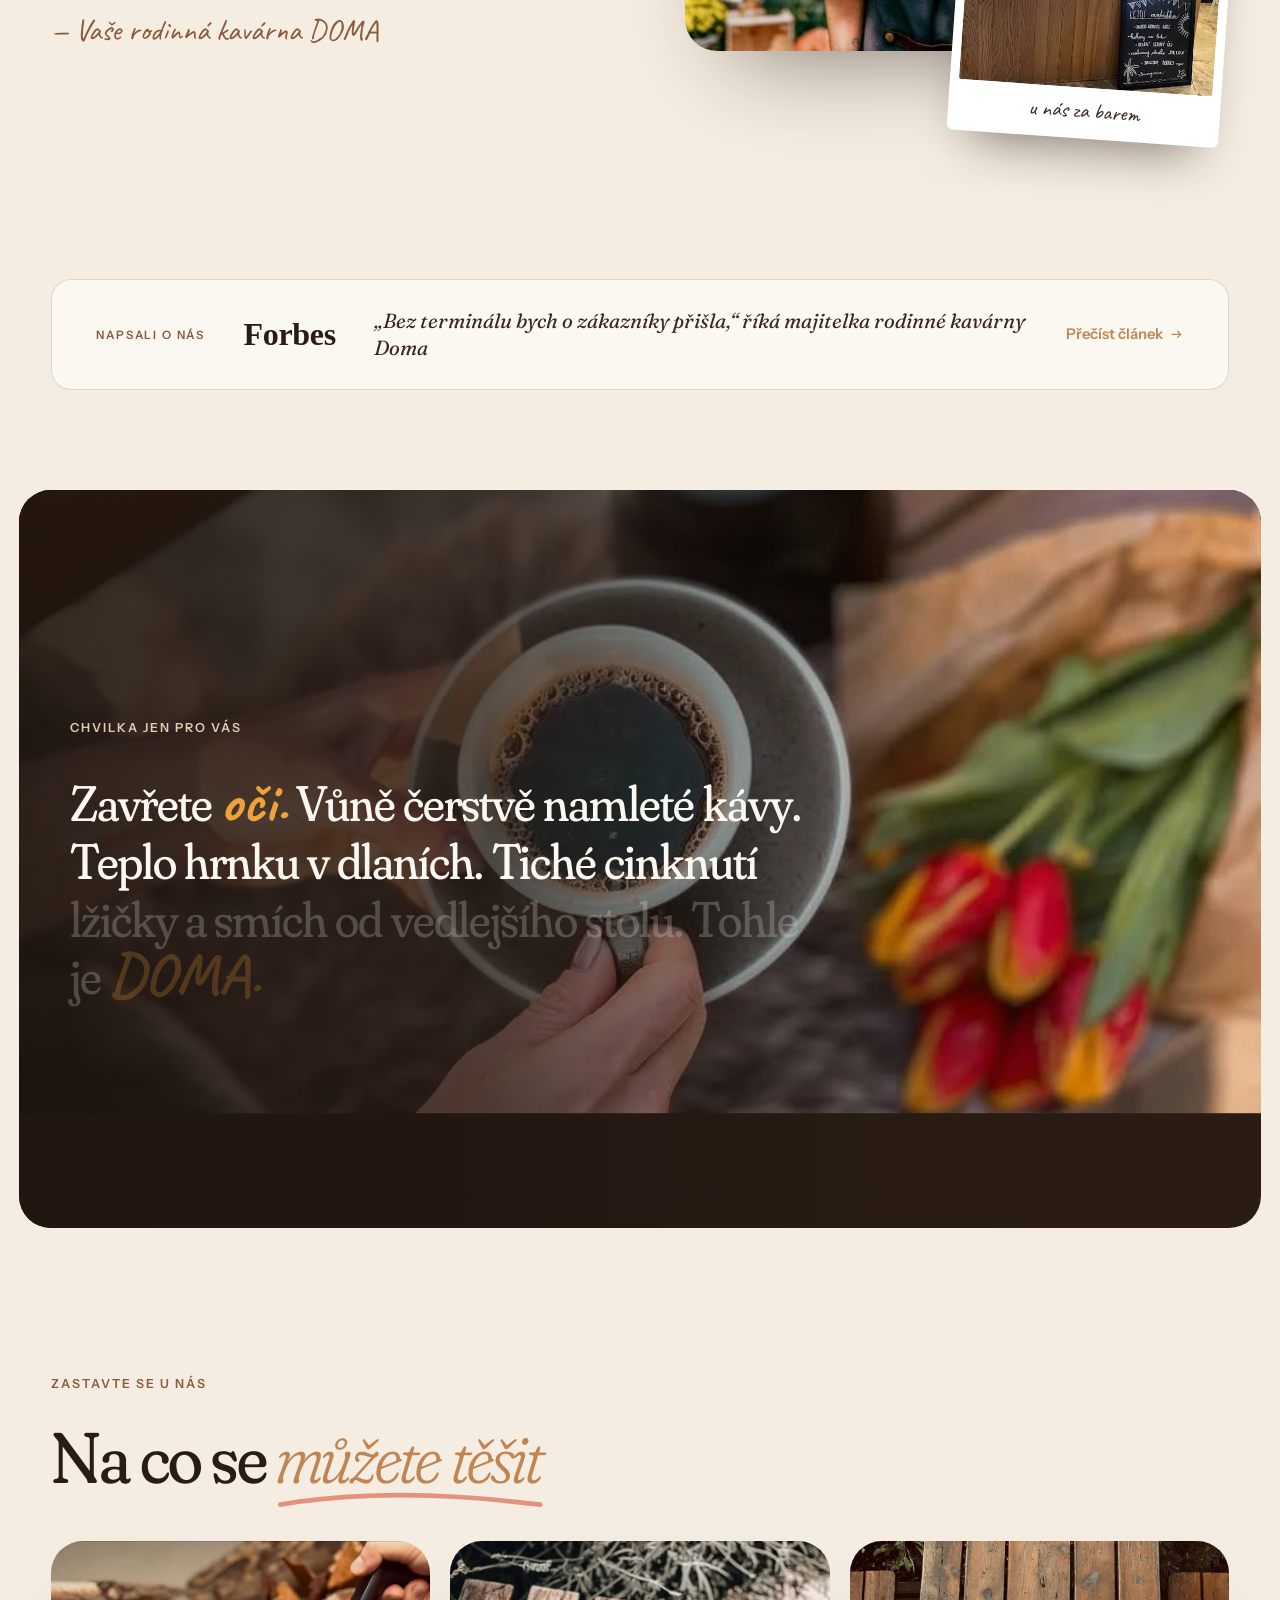
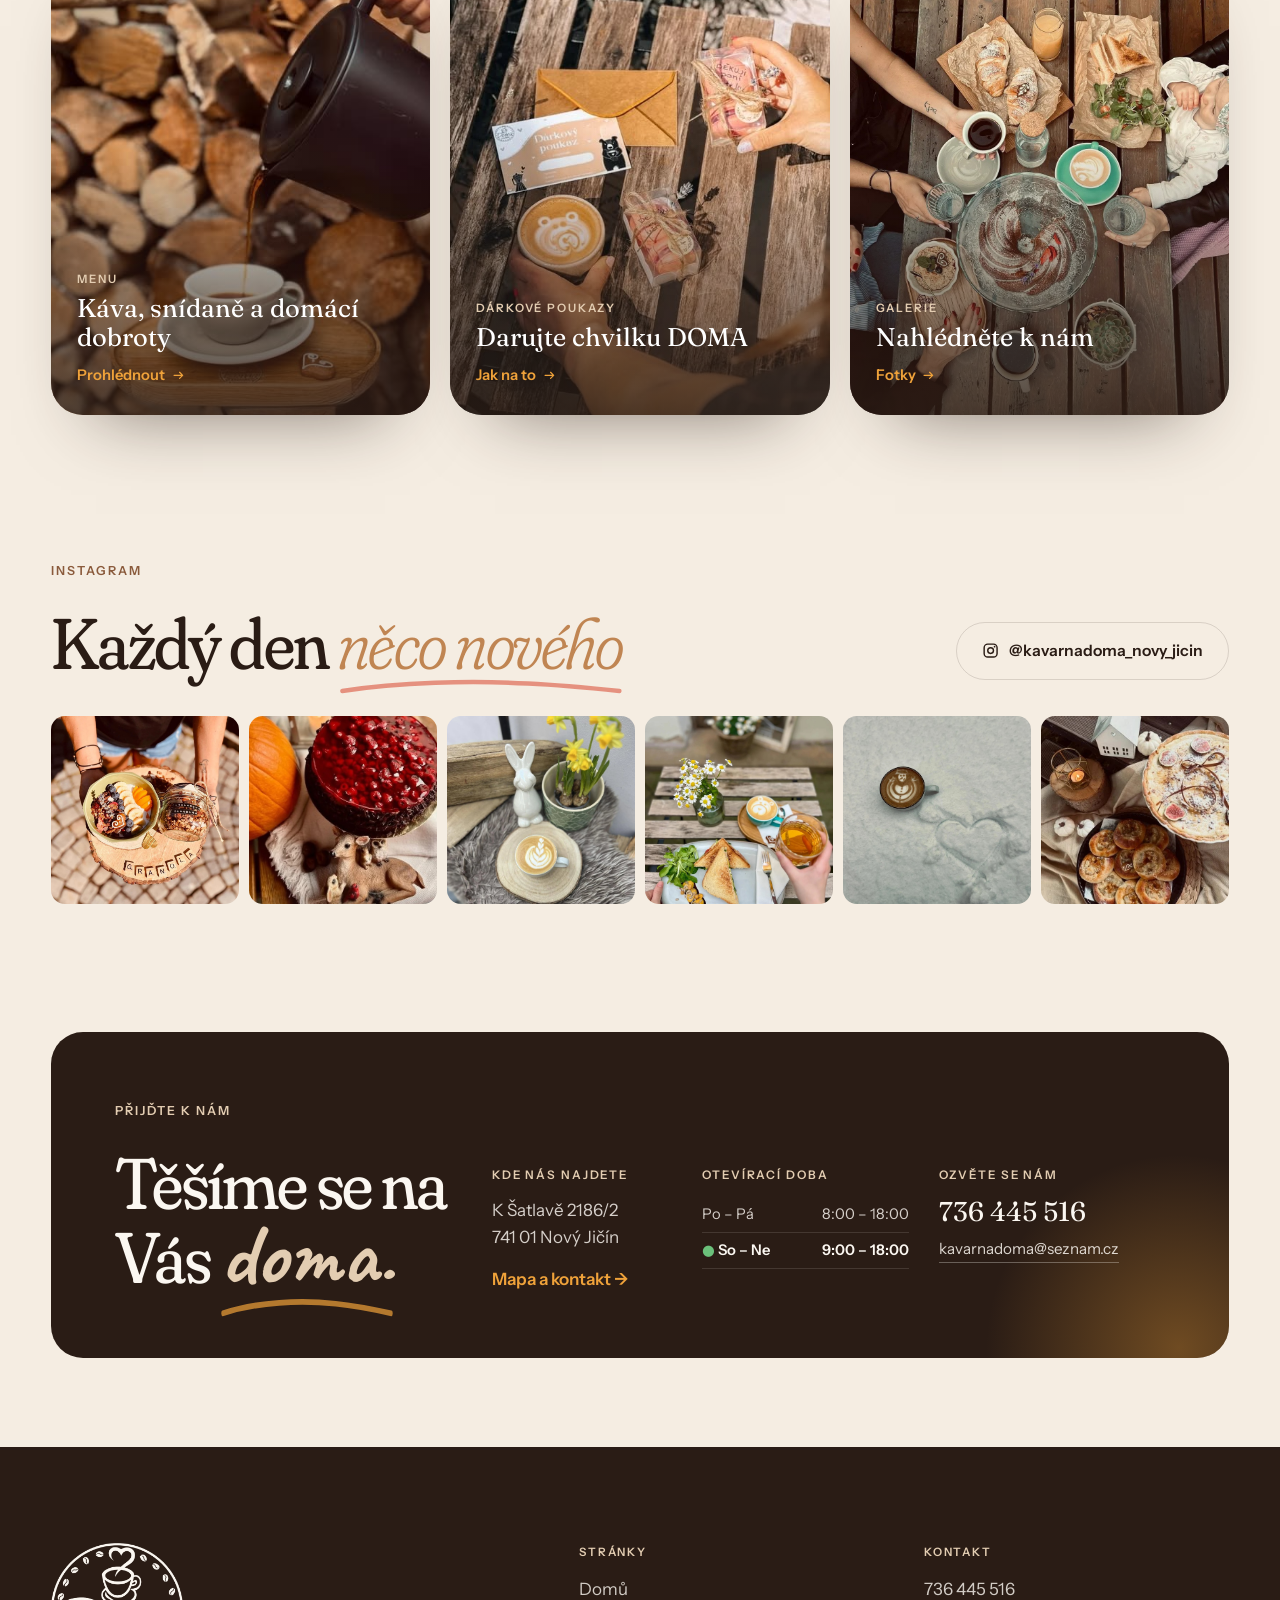
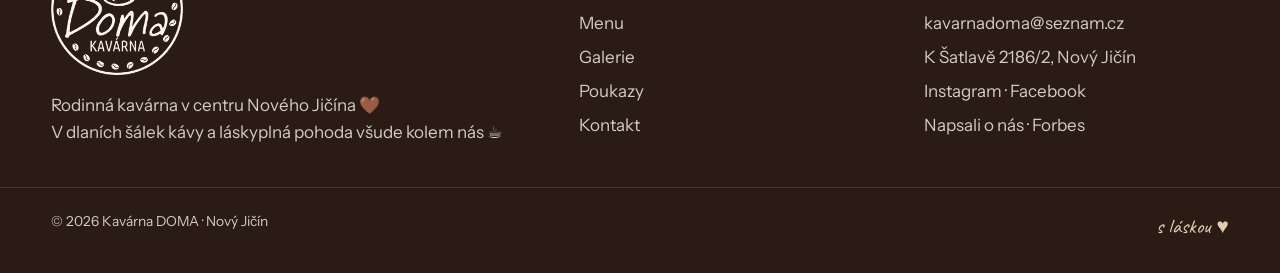
==== commit b380684e: "Přesná adresa K Šatlavě 2186/2 podle Google Map, mapa míří na Kavárnu DOMA Co-Authored-By: Claude Op" ====
--- a/index.html
+++ b/index.html
@@ -6,12 +6,13 @@
   <title>Kavárna DOMA · Nový Jičín</title>
   <meta name="description" content="Kavárna DOMA – výběrová káva v centru Nového Jičína. Zavřete oči a vychutnejte si vůni výběrové kávy.">
   <meta name="theme-color" content="#F5EDE2">
+  <meta name="robots" content="noindex, nofollow">
   <meta property="og:type" content="website">
   <meta property="og:locale" content="cs_CZ">
   <meta property="og:site_name" content="Kavárna DOMA">
   <meta property="og:title" content="Kavárna DOMA · Nový Jičín">
   <meta property="og:description" content="Kavárna DOMA – výběrová káva v centru Nového Jičína. Zavřete oči a vychutnejte si vůni výběrové kávy.">
-  <meta property="og:image" content="https://michalek333s.github.io/Kavarna-DOMA/assets/img/og.jpg">
+  <meta property="og:image" content="https://kavarnadoma.vercel.app/assets/img/og.jpg">
   <meta property="og:image:width" content="1200">
   <meta property="og:image:height" content="630">
   <meta name="twitter:card" content="summary_large_image">
@@ -47,7 +48,7 @@
   <a href="kontakt.html">Kontakt</a>
   <a class="btn btn--dark" href="tel:+420736445516">Zavolat · 736 445 516</a>
   <div class="drawer__info">
-    <p><b>K Šatlavě 2</b>, Nový Jičín</p>
+    <p><b>K Šatlavě 2186/2</b>, Nový Jičín</p>
     <p>Po – Pá 8–18 · So – Ne 9–18</p>
     <p><a href="mailto:kavarnadoma@seznam.cz">kavarnadoma@seznam.cz</a> · <a href="https://www.instagram.com/kavarnadoma_novy_jicin/" target="_blank" rel="noopener">Instagram</a></p>
   </div>
@@ -168,7 +169,7 @@
     <div class="visit__grid">
       <div>
         <h4>Kde nás najdete</h4>
-        <p>K Šatlavě 2<br>741 01 Nový Jičín</p>
+        <p>K Šatlavě 2186/2<br>741 01 Nový Jičín</p>
         <a class="link" href="kontakt.html">Mapa a kontakt →</a>
       </div>
       <div>
@@ -210,7 +211,7 @@
       <ul>
         <li><a href="tel:+420736445516">736 445 516</a></li>
         <li><a href="mailto:kavarnadoma@seznam.cz">kavarnadoma@seznam.cz</a></li>
-        <li>K Šatlavě 2, Nový Jičín</li>
+        <li>K Šatlavě 2186/2, Nový Jičín</li>
         <li><a href="https://www.instagram.com/kavarnadoma_novy_jicin/" target="_blank" rel="noopener">Instagram</a> · <a href="https://www.facebook.com/kavarnadoma/" target="_blank" rel="noopener">Facebook</a></li>
         <li><a href="https://forbes.cz/bez-terminalu-bych-o-zakazniky-prisla-rika-majitelka-rodinne-kavarny-doma/" target="_blank" rel="noopener">Napsali o nás · Forbes</a></li>
       </ul>
@@ -223,7 +224,7 @@
 </footer>
 
 <script type="application/ld+json">
-{"@context":"https://schema.org","@type":"CafeOrCoffeeShop","name":"Kavárna DOMA","image":"https://michalek333s.github.io/Kavarna-DOMA/assets/img/og.jpg","telephone":"+420736445516","email":"kavarnadoma@seznam.cz","servesCuisine":["Káva","Dorty","Snídaně"],"address":{"@type":"PostalAddress","streetAddress":"K Šatlavě 2","postalCode":"741 01","addressLocality":"Nový Jičín","addressCountry":"CZ"},"openingHoursSpecification":[{"@type":"OpeningHoursSpecification","dayOfWeek":["Monday","Tuesday","Wednesday","Thursday","Friday"],"opens":"08:00","closes":"18:00"},{"@type":"OpeningHoursSpecification","dayOfWeek":["Saturday","Sunday"],"opens":"09:00","closes":"18:00"}],"sameAs":["https://www.facebook.com/kavarnadoma/","https://www.instagram.com/kavarnadoma_novy_jicin/"]}
+{"@context":"https://schema.org","@type":"CafeOrCoffeeShop","name":"Kavárna DOMA","image":"https://kavarnadoma.vercel.app/assets/img/og.jpg","telephone":"+420736445516","email":"kavarnadoma@seznam.cz","servesCuisine":["Káva","Dorty","Snídaně"],"address":{"@type":"PostalAddress","streetAddress":"K Šatlavě 2186/2","postalCode":"741 01","addressLocality":"Nový Jičín","addressCountry":"CZ"},"openingHoursSpecification":[{"@type":"OpeningHoursSpecification","dayOfWeek":["Monday","Tuesday","Wednesday","Thursday","Friday"],"opens":"08:00","closes":"18:00"},{"@type":"OpeningHoursSpecification","dayOfWeek":["Saturday","Sunday"],"opens":"09:00","closes":"18:00"}],"sameAs":["https://www.facebook.com/kavarnadoma/","https://www.instagram.com/kavarnadoma_novy_jicin/"]}
 </script>
 <script src="assets/main.js" defer></script>
 </body>
